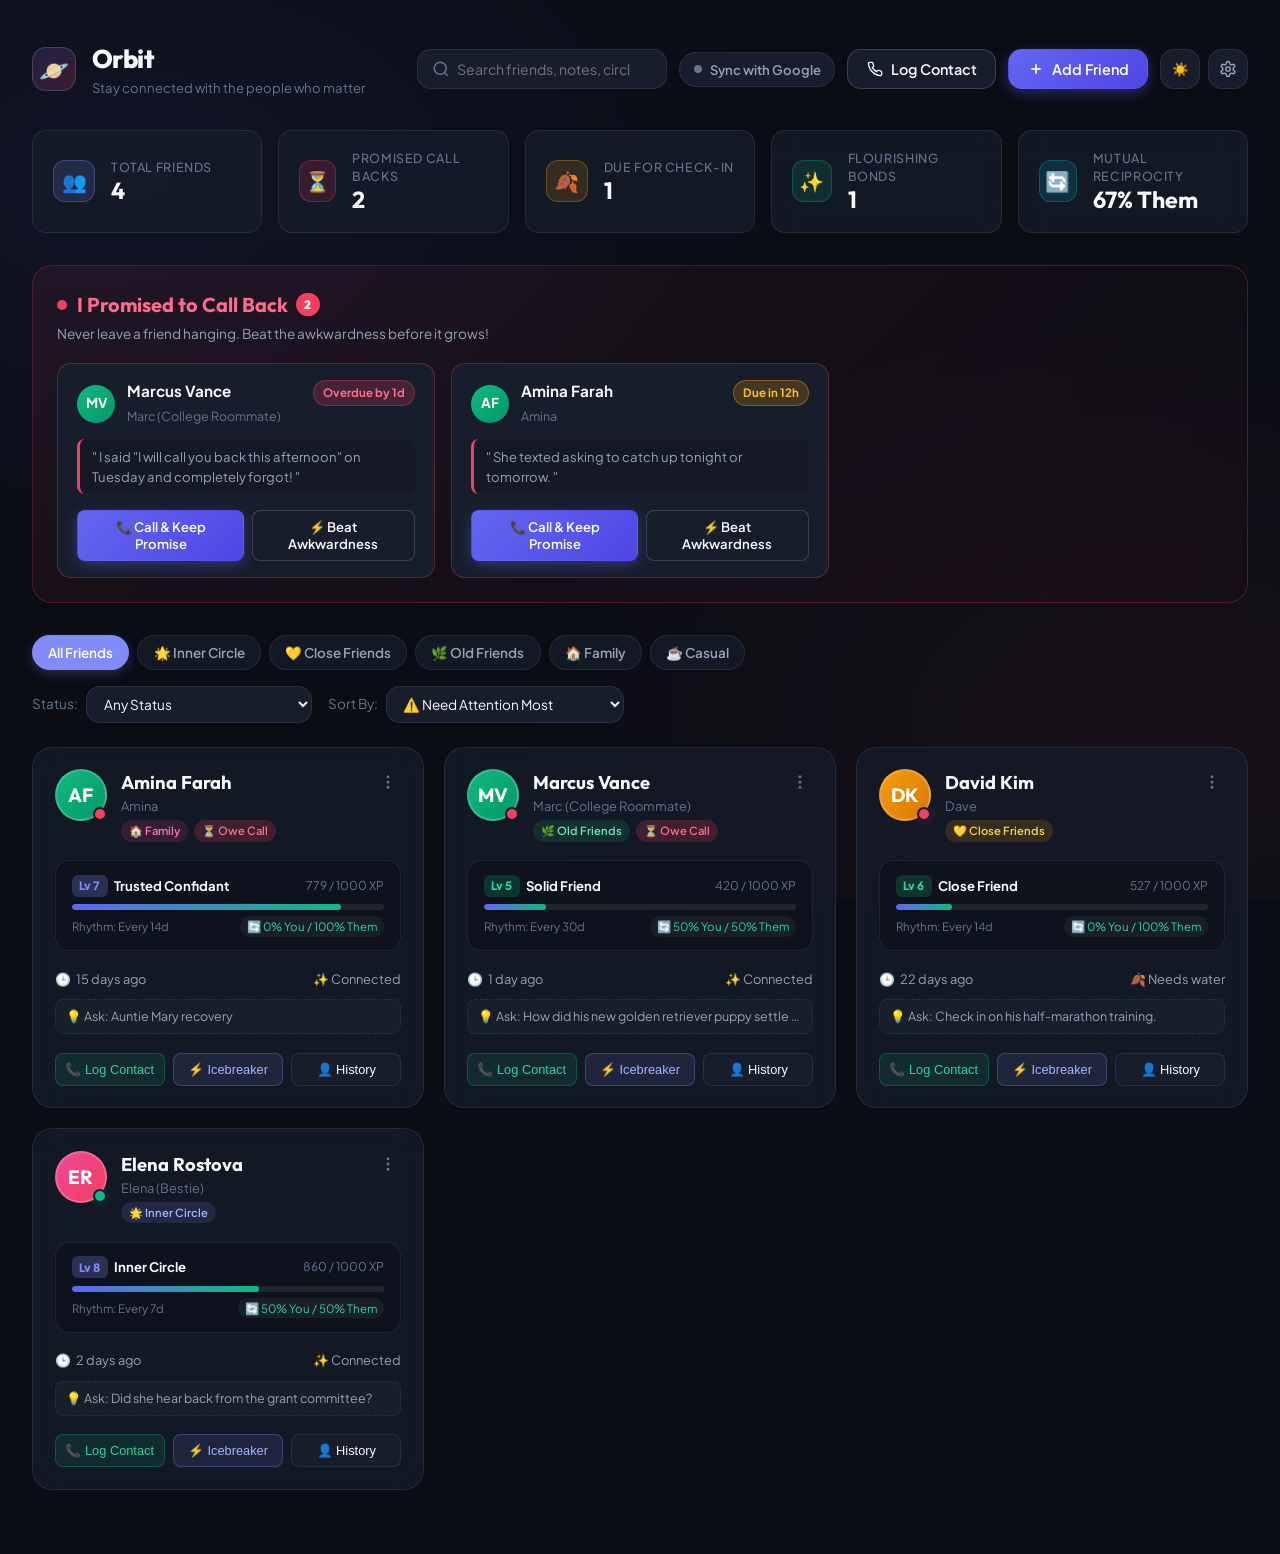
==== android/app/src/main/assets/index.html @ af42774a "feat: Orbit v1.0.0 - Social Circle & Connection Tracker with Android optimization and Cloud Hosting" ====
<!DOCTYPE html>
<html lang="en">
<head>
  <meta charset="UTF-8">
  <meta name="viewport" content="width=device-width, initial-scale=1.0, viewport-fit=cover">
  <title>Orbit - Social Circle & Connection Tracker</title>
  
  <!-- PWA & Android Meta Tags -->
  <meta name="theme-color" content="#121622">
  <meta name="mobile-web-app-capable" content="yes">
  <meta name="apple-mobile-web-app-capable" content="yes">
  <meta name="apple-mobile-web-app-status-bar-style" content="black-translucent">
  <link rel="manifest" href="manifest.json">
  <link rel="icon" type="image/png" sizes="192x192" href="icons/icon-192.png">
  <link rel="apple-touch-icon" href="icons/icon-192.png">

  <!-- Google Identity Services SDK -->
  <script src="https://accounts.google.com/gsi/client" async defer></script>

  <link rel="stylesheet" href="styles.css">
  <link rel="preconnect" href="https://fonts.googleapis.com">
  <link rel="preconnect" href="https://fonts.gstatic.com" crossorigin>
  <link href="https://fonts.googleapis.com/css2?family=Plus+Jakarta+Sans:wght@400;500;600;700;800&family=Outfit:wght@500;600;700;800&display=swap" rel="stylesheet">
</head>
<body class="theme-dark">
  <div id="app" class="app-container">
    
    <!-- TOP HEADER -->
    <header class="app-header">
      <div class="header-brand">
        <div class="brand-logo">
          <span class="logo-orbit-ring"></span>
          <span class="logo-core">🪐</span>
        </div>
        <div class="brand-text">
          <h1>Orbit</h1>
          <p class="tagline">Stay connected with the people who matter</p>
        </div>
      </div>

      <div class="header-actions">
        <div class="search-box">
          <svg class="search-icon" width="18" height="18" viewBox="0 0 24 24" fill="none" stroke="currentColor" stroke-width="2"><circle cx="11" cy="11" r="8"/><path d="m21 21-4.35-4.35"/></svg>
          <input type="text" id="searchInput" placeholder="Search friends, notes, circles...">
          <button id="clearSearchBtn" class="clear-search-btn" title="Clear search" style="display:none;">&times;</button>
        </div>

        <button id="googleSyncPill" class="google-sync-pill" title="Google Account Cloud Sync">
          <span id="syncStatusDot" class="sync-dot dot-disconnected"></span>
          <img id="syncUserAvatar" class="sync-avatar" style="display:none;" alt="User">
          <span id="syncStatusText">Sync with Google</span>
        </button>

        <button id="quickLogBtn" class="btn btn-secondary">
          <svg width="16" height="16" viewBox="0 0 24 24" fill="none" stroke="currentColor" stroke-width="2"><path d="M22 16.92v3a2 2 0 0 1-2.18 2 19.79 19.79 0 0 1-8.63-3.07 19.5 19.5 0 0 1-6-6 19.79 19.79 0 0 1-3.07-8.67A2 2 0 0 1 4.11 2h3a2 2 0 0 1 2 1.72 12.84 12.84 0 0 0 .7 2.81 2 2 0 0 1-.45 2.11L8.09 9.91a16 16 0 0 0 6 6l1.27-1.27a2 2 0 0 1 2.11-.45 12.84 12.84 0 0 0 2.81.7A2 2 0 0 1 22 16.92z"/></svg>
          <span>Log Contact</span>
        </button>

        <button id="addContactBtn" class="btn btn-primary">
          <svg width="16" height="16" viewBox="0 0 24 24" fill="none" stroke="currentColor" stroke-width="2.5"><line x1="12" y1="5" x2="12" y2="19"></line><line x1="5" y1="12" x2="19" y2="12"></line></svg>
          <span>Add Friend</span>
        </button>

        <div class="header-tools">
          <button id="themeToggleBtn" class="icon-btn" title="Toggle Dark/Light Mode">
            <span id="themeIcon">☀️</span>
          </button>
          <button id="dataSettingsBtn" class="icon-btn" title="Backup / Restore">
            <svg width="18" height="18" viewBox="0 0 24 24" fill="none" stroke="currentColor" stroke-width="2"><path d="M12.22 2h-.44a2 2 0 0 0-2 2v.18a2 2 0 0 1-1 1.73l-.43.25a2 2 0 0 1-2 0l-.15-.08a2 2 0 0 0-2.73.73l-.22.38a2 2 0 0 0 .73 2.73l.15.1a2 2 0 0 1 1 1.72v.51a2 2 0 0 1-1 1.74l-.15.09a2 2 0 0 0-.73 2.73l.22.38a2 2 0 0 0 2.73.73l.15-.08a2 2 0 0 1 2 0l.43.25a2 2 0 0 1 1 1.73V20a2 2 0 0 0 2 2h.44a2 2 0 0 0 2-2v-.18a2 2 0 0 1 1-1.73l.43-.25a2 2 0 0 1 2 0l.15.08a2 2 0 0 0 2.73-.73l.22-.39a2 2 0 0 0-.73-2.73l-.15-.08a2 2 0 0 1-1-1.74v-.5a2 2 0 0 1 1-1.74l.15-.09a2 2 0 0 0 .73-2.73l-.22-.38a2 2 0 0 0-2.73-.73l-.15.08a2 2 0 0 1-2 0l-.43-.25a2 2 0 0 1-1-1.73V4a2 2 0 0 0-2-2z"/><circle cx="12" cy="12" r="3"/></svg>
          </button>
        </div>
      </div>
    </header>

    <!-- ANDROID INSTALL PWA BANNER -->
    <div id="androidInstallBanner" class="android-install-banner" style="display:none;">
      <div class="banner-left">
        <img src="icons/icon-96.png" class="install-icon" alt="Orbit">
        <div class="install-text">
          <strong>Install Orbit on Android</strong>
          <span>Seamless access, callback notifications & Google Sync</span>
        </div>
      </div>
      <div class="banner-actions">
        <button id="btnInstallApp" class="btn btn-sm btn-primary">Install App</button>
        <button id="btnDismissInstall" class="dismiss-install-btn">&times;</button>
      </div>
    </div>

    <!-- DASHBOARD STATS ROW -->
    <section class="stats-overview">
      <div class="stat-card" data-filter="all">
        <div class="stat-icon circle-purple">👥</div>
        <div class="stat-info">
          <span class="stat-label">Total Friends</span>
          <span class="stat-value" id="statTotalContacts">0</span>
        </div>
      </div>

      <div class="stat-card stat-alert" id="statCardOweCall" data-filter="owe_call">
        <div class="stat-icon circle-rose">⏳</div>
        <div class="stat-info">
          <span class="stat-label">Promised Call Backs</span>
          <span class="stat-value" id="statPromisedCalls">0</span>
        </div>
      </div>

      <div class="stat-card" id="statCardNeedWater" data-filter="needs_water">
        <div class="stat-icon circle-amber">🍂</div>
        <div class="stat-info">
          <span class="stat-label">Due for Check-in</span>
          <span class="stat-value" id="statNeedsCheckin">0</span>
        </div>
      </div>

      <div class="stat-card" data-filter="strong">
        <div class="stat-icon circle-green">✨</div>
        <div class="stat-info">
          <span class="stat-label">Flourishing Bonds</span>
          <span class="stat-value" id="statFlourishing">0</span>
        </div>
      </div>

      <div class="stat-card" data-filter="two_way">
        <div class="stat-icon circle-cyan">🔄</div>
        <div class="stat-info">
          <span class="stat-label">Mutual Reciprocity</span>
          <span class="stat-value" id="statReciprocityScore">0%</span>
        </div>
      </div>
    </section>

    <!-- URGENT CALLBACK BANNER / REMINDER DECK -->
    <section id="promisedCallsDeck" class="promised-calls-section" style="display:none;">
      <div class="section-badge-header">
        <div class="badge-title">
          <span class="badge-pulse"></span>
          <h2>I Promised to Call Back <span class="badge-count" id="promisedCountBadge">0</span></h2>
        </div>
        <p class="badge-hint">Never leave a friend hanging. Beat the awkwardness before it grows!</p>
      </div>
      <div id="promisedCallsList" class="promised-cards-grid">
        <!-- Rendered dynamically -->
      </div>
    </section>

    <!-- FILTER & CONTROL TOOLBAR -->
    <section class="toolbar-section">
      <div class="circles-tabs" id="circlesTabs">
        <button class="circle-tab active" data-circle="all">All Friends</button>
        <button class="circle-tab" data-circle="inner">🌟 Inner Circle</button>
        <button class="circle-tab" data-circle="close">💛 Close Friends</button>
        <button class="circle-tab" data-circle="old">🌿 Old Friends</button>
        <button class="circle-tab" data-circle="family">🏠 Family</button>
        <button class="circle-tab" data-circle="casual">☕ Casual</button>
      </div>

      <div class="toolbar-filters">
        <div class="filter-dropdown-wrap">
          <label for="statusFilterSelect">Status:</label>
          <select id="statusFilterSelect">
            <option value="all">Any Status</option>
            <option value="owe_call">⏳ Owe a Call</option>
            <option value="cooling">🍂 Cooling Down / Overdue</option>
            <option value="thriving">✨ Flourishing / Active</option>
            <option value="they_reached_out">📥 They Reached Out Last</option>
          </select>
        </div>

        <div class="filter-dropdown-wrap">
          <label for="sortSelect">Sort By:</label>
          <select id="sortSelect">
            <option value="urgency">⚠️ Need Attention Most</option>
            <option value="level_desc">🏆 Highest Connection Level</option>
            <option value="level_asc">🌱 Growing Bonds (Lowest Lv)</option>
            <option value="recent">🕒 Recently Contacted</option>
            <option value="name">🔤 Alphabetical (A-Z)</option>
          </select>
        </div>
      </div>
    </section>

    <!-- MAIN CONTACTS GRID -->
    <main class="contacts-main">
      <div id="contactsGrid" class="contacts-grid">
        <!-- Contact cards injected by JS -->
      </div>

      <div id="emptyState" class="empty-state" style="display:none;">
        <div class="empty-illustration">🪐</div>
        <h3 id="emptyStateTitle">No contacts found</h3>
        <p id="emptyStateMsg">Try adjusting your search or circle filter, or add a new friend to start tracking your circle!</p>
        <button class="btn btn-primary" id="emptyAddBtn">Add First Friend</button>
      </div>
    </main>

  </div><!-- /app-container -->

  <!-- MODAL: ADD / EDIT CONTACT -->
  <div id="contactModal" class="modal-backdrop" style="display:none;">
    <div class="modal-card">
      <div class="modal-header">
        <h3 id="contactModalTitle">Add New Friend</h3>
        <button class="modal-close-btn" data-close="contactModal">&times;</button>
      </div>
      <form id="contactForm" class="modal-body">
        <input type="hidden" id="editContactId">

        <div class="form-row">
          <div class="form-group flex-2">
            <label for="formName">Full Name *</label>
            <input type="text" id="formName" required placeholder="e.g. Alex Morgan">
          </div>
          <div class="form-group flex-1">
            <label for="formNickname">Nickname / Tag</label>
            <input type="text" id="formNickname" placeholder="e.g. Al, College buddy">
          </div>
        </div>

        <div class="form-row">
          <div class="form-group flex-1">
            <label for="formPhone">Phone Number</label>
            <input type="tel" id="formPhone" placeholder="e.g. +1 555-0192">
          </div>
          <div class="form-group flex-1">
            <label for="formEmail">Email</label>
            <input type="email" id="formEmail" placeholder="e.g. alex@example.com">
          </div>
        </div>

        <div class="form-row">
          <div class="form-group flex-1">
            <label for="formCircle">Social Circle Tier</label>
            <select id="formCircle">
              <option value="inner">🌟 Inner Circle (Very close)</option>
              <option value="close" selected>💛 Close Friends (Regular)</option>
              <option value="old">🌿 Old Friends (Don't lose touch!)</option>
              <option value="family">🏠 Family / Kin</option>
              <option value="casual">☕ Casual / Community</option>
            </select>
          </div>
          <div class="form-group flex-1">
            <label for="formCadence">Desired Contact Rhythm</label>
            <select id="formCadence">
              <option value="7">Every 7 Days (Weekly)</option>
              <option value="14" selected>Every 2 Weeks (Bi-weekly)</option>
              <option value="30">Every Month (30 Days)</option>
              <option value="60">Every 2 Months (60 Days)</option>
              <option value="90">Every Quarter (90 Days)</option>
              <option value="180">Twice a Year (180 Days)</option>
            </select>
          </div>
        </div>

        <div class="connection-leveler-box">
          <div class="leveler-header">
            <div>
              <span class="leveler-label">Connection Leveler (Initial Setup)</span>
              <p class="form-hint">Auto-levels up with each contact! You can also adjust it anytime.</p>
            </div>
            <div class="level-badge" id="formLevelBadge">Level 5: Solid Friend</div>
          </div>
          <div class="slider-row">
            <input type="range" id="formInitialLevel" min="1" max="10" value="5" step="1">
            <span class="slider-val" id="formLevelVal">Lv 5</span>
          </div>
        </div>

        <div class="form-group">
          <label for="formBirthday">Birthday (Optional)</label>
          <input type="date" id="formBirthday">
        </div>

        <div class="form-group">
          <label for="formNextTopics">Topics to Ask / Remember for Next Call</label>
          <input type="text" id="formNextTopics" placeholder="e.g. New puppy, wedding plans, how interview went">
        </div>

        <div class="form-group">
          <label for="formNotes">General Notes & Memories</label>
          <textarea id="formNotes" rows="2" placeholder="Where you met, shared memories, things they love..."></textarea>
        </div>

        <div class="modal-footer">
          <button type="button" class="btn btn-ghost" data-close="contactModal">Cancel</button>
          <button type="submit" class="btn btn-primary">Save Friend</button>
        </div>
      </form>
    </div>
  </div>

  <!-- MODAL: LOG INTERACTION -->
  <div id="interactionModal" class="modal-backdrop" style="display:none;">
    <div class="modal-card">
      <div class="modal-header">
        <h3 id="interactionModalTitle">Log Connection</h3>
        <button class="modal-close-btn" data-close="interactionModal">&times;</button>
      </div>
      <form id="interactionForm" class="modal-body">
        <input type="hidden" id="logContactId">

        <div class="form-group" id="logContactPickerWrap">
          <label for="logContactSelect">Friend *</label>
          <select id="logContactSelect" required>
            <!-- Injected -->
          </select>
        </div>

        <div class="form-group">
          <label>Interaction Type</label>
          <div class="interaction-type-grid">
            <label class="type-pill selected">
              <input type="radio" name="interactionType" value="call" checked>
              <span class="type-icon">📞</span>
              <span class="type-text">Phone / Video Call</span>
              <span class="xp-tag">+25 XP</span>
            </label>
            <label class="type-pill">
              <input type="radio" name="interactionType" value="meetup">
              <span class="type-icon">☕</span>
              <span class="type-text">Met in Person</span>
              <span class="xp-tag">+35 XP</span>
            </label>
            <label class="type-pill">
              <input type="radio" name="interactionType" value="message">
              <span class="type-icon">💬</span>
              <span class="type-text">Text / Voice Note</span>
              <span class="xp-tag">+15 XP</span>
            </label>
            <label class="type-pill">
              <input type="radio" name="interactionType" value="promised_call">
              <span class="type-icon">⏳</span>
              <span class="type-text">I Promised to Call!</span>
              <span class="xp-tag alert-xp">Set Reminder</span>
            </label>
          </div>
        </div>

        <!-- Reciprocity Tracker: Who initiated? -->
        <div class="form-group reciprocity-selector-wrap" id="reciprocityFieldGroup">
          <label>Who reached out / initiated?</label>
          <div class="reciprocity-options">
            <label class="radio-card">
              <input type="radio" name="initiator" value="me" checked>
              <div class="radio-card-content">
                <span class="r-icon">🙋‍♂️</span>
                <span class="r-title">I Reached Out</span>
                <span class="r-desc">You called or initiated contact</span>
              </div>
            </label>
            <label class="radio-card special-card">
              <input type="radio" name="initiator" value="them">
              <div class="radio-card-content">
                <span class="r-icon">📥</span>
                <span class="r-title">They Contacted Me!</span>
                <span class="r-desc">They called/pinged you (+15 Bonus XP)</span>
              </div>
            </label>
          </div>
        </div>

        <!-- Promised callback deadline (shown if promised_call selected) -->
        <div class="form-group" id="promiseDeadlineContainer" style="display:none;">
          <label for="promisedDeadline">When did you promise to call back by?</label>
          <div class="deadline-presets">
            <button type="button" class="btn-preset" data-hours="4">Later Today (4 hrs)</button>
            <button type="button" class="btn-preset" data-hours="24">Tomorrow</button>
            <button type="button" class="btn-preset" data-hours="72">In 3 Days</button>
            <button type="button" class="btn-preset" data-hours="168">This Weekend</button>
          </div>
          <input type="datetime-local" id="promisedDeadline" class="mt-2">
        </div>

        <div class="form-row">
          <div class="form-group flex-1">
            <label for="interactionDate">Date & Time</label>
            <input type="datetime-local" id="interactionDate" required>
          </div>
          <div class="form-group flex-1">
            <label for="interactionMood">Vibe / Quality</label>
            <select id="interactionMood">
              <option value="great">🔥 Amazing & Energizing</option>
              <option value="good" selected>😊 Warm & Good</option>
              <option value="quick">⚡ Quick Check-in</option>
              <option value="deep">❤️ Deep & Heartfelt</option>
              <option value="missed">📵 Missed call / Left voicemail</option>
            </select>
          </div>
        </div>

        <div class="form-group">
          <label for="interactionSummary">What did you talk about?</label>
          <textarea id="interactionSummary" rows="2" placeholder="Life updates, shared laughs, what they are currently doing..."></textarea>
        </div>

        <div class="form-group">
          <label for="interactionNextTopics">Update: Topics to remember for next time</label>
          <input type="text" id="interactionNextTopics" placeholder="e.g. Ask how the road trip was">
        </div>

        <div class="modal-footer">
          <button type="button" class="btn btn-ghost" data-close="interactionModal">Cancel</button>
          <button type="submit" class="btn btn-primary" id="saveInteractionBtn">Save & Level Up</button>
        </div>
      </form>
    </div>
  </div>

  <!-- MODAL: AWKWARDNESS-BUSTER ICEBREAKER GENERATOR -->
  <div id="icebreakerModal" class="modal-backdrop" style="display:none;">
    <div class="modal-card modal-large">
      <div class="modal-header">
        <div class="header-with-badge">
          <h3>Awkwardness-Buster</h3>
          <span class="modal-tag">Break the silence with zero weirdness</span>
        </div>
        <button class="modal-close-btn" data-close="icebreakerModal">&times;</button>
      </div>
      <div class="modal-body">
        <p class="icebreaker-intro">
          It happens to everyone: you said you'd call back, days or months slipped by, and now picking up the phone feels intimidating. 
          Use these proven, heartfelt, pressure-free scripts tailored for <strong id="icebreakerFriendName">your friend</strong> to reconnect effortlessly:
        </p>

        <div class="icebreaker-tabs">
          <button class="ice-tab active" data-scenario="forgot_call">😅 "I forgot to call back" (Honest & Humorous)</button>
          <button class="ice-tab" data-scenario="been_months">🌿 "It's been a minute" (Warm & Zero Pressure)</button>
          <button class="ice-tab" data-scenario="random_thought">💭 "Thought of you" (Casual)</button>
          <button class="ice-tab" data-scenario="catchup_call">☕ "Quick Catch-up Invite" (Concrete)</button>
        </div>

        <div class="script-cards-container" id="scriptCardsContainer">
          <!-- Dynamically populated scripts -->
        </div>

        <div class="quick-launch-actions" id="quickLaunchActions">
          <span class="launch-label">Reach out right now:</span>
          <a id="btnActionCall" href="#" class="btn btn-action-call">📞 Call Now</a>
          <a id="btnActionWhatsApp" href="#" target="_blank" class="btn btn-action-wa">💬 WhatsApp</a>
          <a id="btnActionSms" href="#" class="btn btn-action-sms">✉️ SMS</a>
        </div>
      </div>
    </div>
  </div>

  <!-- MODAL: CONTACT PROFILE & FULL HISTORY -->
  <div id="profileModal" class="modal-backdrop" style="display:none;">
    <div class="modal-card modal-large">
      <div class="modal-header">
        <div class="profile-header-info">
          <div class="profile-avatar" id="profAvatar">AM</div>
          <div>
            <h2 id="profName">Friend Name</h2>
            <div class="prof-sub">
              <span id="profCircleBadge" class="circle-pill">Close Friends</span>
              <span id="profStatusBadge" class="status-pill">Connected</span>
            </div>
          </div>
        </div>
        <button class="modal-close-btn" data-close="profileModal">&times;</button>
      </div>

      <div class="modal-body profile-layout">
        <!-- Left Column: Metrics & Level Adjuster -->
        <div class="profile-sidebar">
          
          <!-- Connection Leveler Card -->
          <div class="leveler-panel">
            <div class="panel-header">
              <h4>Connection Leveler</h4>
              <span class="level-indicator-badge" id="profLevelBadge">Level 6</span>
            </div>
            
            <div class="level-bar-wrap">
              <div class="level-progress-bar">
                <div class="level-progress-fill" id="profProgressFill" style="width: 65%;"></div>
              </div>
              <div class="level-meta">
                <span id="profXpText">650 / 1000 XP</span>
                <span id="profLevelTitle">Close Friend</span>
              </div>
            </div>

            <!-- Manual Leveler Adjustment -->
            <div class="manual-adjust-box">
              <label for="profManualSlider">
                <span>Manual Level Adjustment:</span>
                <strong id="profManualSliderVal">Lv 6</strong>
              </label>
              <input type="range" id="profManualSlider" min="1" max="10" step="1" value="6">
              <button id="applyManualLevelBtn" class="btn btn-sm btn-secondary w-full mt-2">Update Connection Level</button>
            </div>

            <!-- Reciprocity Meter -->
            <div class="reciprocity-meter-box">
              <span class="rec-label">Mutual Reciprocity Balance</span>
              <div class="rec-split-bar">
                <div class="rec-user-fill" id="profRecUserFill" style="width:50%;" title="You initiated">50% You</div>
                <div class="rec-them-fill" id="profRecThemFill" style="width:50%;" title="They initiated">50% Them</div>
              </div>
              <p class="rec-caption" id="profRecCaption">Balanced two-way friendship!</p>
            </div>
          </div>

          <!-- Quick Details -->
          <div class="details-panel">
            <h4>Contact Details</h4>
            <div class="detail-item" id="profPhoneRow">
              <span class="d-icon">📞</span>
              <span id="profPhoneText">No phone</span>
            </div>
            <div class="detail-item" id="profEmailRow">
              <span class="d-icon">✉️</span>
              <span id="profEmailText">No email</span>
            </div>
            <div class="detail-item">
              <span class="d-icon">⏱️</span>
              <span>Cadence: <strong id="profCadenceText">Every 14 days</strong></span>
            </div>
            <div class="detail-item" id="profBirthdayRow">
              <span class="d-icon">🎂</span>
              <span id="profBirthdayText">None set</span>
            </div>
          </div>

          <!-- Things to Ask Next Time -->
          <div class="topics-panel">
            <h4>Next Call Reminders</h4>
            <div id="profNextTopicsBox" class="topics-bubble">
              Ask about their new puppy!
            </div>
          </div>
        </div>

        <!-- Right Column: Timeline & Log History -->
        <div class="profile-content">
          <div class="timeline-header">
            <h4>Interaction Timeline</h4>
            <div class="timeline-actions">
              <button id="profLogInterBtn" class="btn btn-sm btn-primary">+ Log Contact</button>
              <button id="profIcebreakerBtn" class="btn btn-sm btn-secondary">⚡ Icebreaker</button>
              <button id="profEditBtn" class="btn btn-sm btn-ghost">✏️ Edit</button>
            </div>
          </div>

          <div class="timeline-list" id="profTimelineList">
            <!-- Timeline items injected -->
          </div>
        </div>
      </div>
    </div>
  </div>

  <!-- MODAL: DATA BACKUP / SETTINGS -->
  <div id="dataSettingsModal" class="modal-backdrop" style="display:none;">
    <div class="modal-card">
      <div class="modal-header">
        <h3>Settings & Data Management</h3>
        <button class="modal-close-btn" data-close="dataSettingsModal">&times;</button>
      </div>
      <div class="modal-body settings-body">
        <div class="settings-group">
          <h4>Export & Backup</h4>
          <p class="text-sm">Download your entire social circle, contact history, and connection levels as a JSON file.</p>
          <button id="exportDataBtn" class="btn btn-secondary">
            <svg width="16" height="16" viewBox="0 0 24 24" fill="none" stroke="currentColor" stroke-width="2"><path d="M21 15v4a2 2 0 0 1-2 2H5a2 2 0 0 1-2-2v-4"/><polyline points="7 10 12 15 17 10"/><line x1="12" y1="15" x2="12" y2="3"/></svg>
            Export All Data (JSON)
          </button>
        </div>

        <div class="settings-group">
          <h4>Import & Restore</h4>
          <p class="text-sm">Restore your social circle from a previously exported backup file.</p>
          <input type="file" id="importFileInput" accept=".json" style="display:none;">
          <button id="importDataBtn" class="btn btn-secondary">
            <svg width="16" height="16" viewBox="0 0 24 24" fill="none" stroke="currentColor" stroke-width="2"><path d="M21 15v4a2 2 0 0 1-2 2H5a2 2 0 0 1-2-2v-4"/><polyline points="17 8 12 3 7 8"/><line x1="12" y1="3" x2="12" y2="15"/></svg>
            Import Data File
          </button>
        </div>

        <div class="settings-group">
          <h4>Audio & Notifications</h4>
          <p class="text-sm">Enable sound cues and browser notifications for callbacks that are due.</p>
          <button id="enableSoundBtn" class="btn btn-ghost">🔔 Test Chime Sound</button>
        </div>

        <div class="settings-group danger-zone">
          <h4>Reset Options</h4>
          <div class="danger-actions">
            <button id="loadSampleDataBtn" class="btn btn-ghost">🔄 Reload Sample Friends</button>
            <button id="clearAllDataBtn" class="btn btn-danger">⚠️ Wipe All Data</button>
          </div>
        </div>
      </div>
    </div>
  </div>

  <!-- MODAL: GOOGLE ACCOUNT SYNC -->
  <div id="googleSyncModal" class="modal-backdrop" style="display:none;">
    <div class="modal-card modal-large">
      <div class="modal-header">
        <div class="header-with-badge">
          <h3>Google Account Cloud Sync</h3>
          <span class="modal-tag">Seamlessly sync friends, callbacks, and levels across PC and Android</span>
        </div>
        <button class="modal-close-btn" data-close="googleSyncModal">&times;</button>
      </div>
      <div class="modal-body google-sync-body">
        
        <!-- Warning for file:// origin with 1-click switch button -->
        <div id="fileOriginWarning" class="origin-warning-banner" style="display:none;">
          <div class="origin-warning-content">
            <span class="warn-icon">⚠️</span>
            <div>
              <strong>You are running Orbit via local file mode (<code>file://</code>)</strong>
              <p>Google OAuth strictly blocks <code>file://</code> URLs for security. To enable Google Sign-In and Android Sync, run Orbit via your local server.</p>
            </div>
          </div>
          <a href="http://localhost:5000/" class="btn btn-sm btn-primary">🚀 Switch to http://localhost:5000</a>
        </div>

        <!-- Connected Account Card (Shown when signed in) -->
        <div id="googleAccountProfileCard" class="google-profile-card" style="display:none;">
          <img id="googleProfImg" src="" alt="Google Profile" class="google-profile-img">
          <div class="google-profile-info">
            <h4 id="googleProfName">Bisrat</h4>
            <span id="googleProfEmail">user@gmail.com</span>
            <span class="sync-active-badge">🟢 Google Account Active & Synced</span>
          </div>
          <button id="btnGoogleDisconnect" class="btn btn-sm btn-ghost">Disconnect</button>
        </div>

        <!-- SYNC METHOD 1: GOOGLE ACCOUNT IDENTITY & DIRECT DRIVE BACKUP -->
        <div class="sync-config-section">
          <div class="section-badge-tag">Method 1 (Instant — Zero Setup)</div>
          <h4>Link Your Google Account</h4>
          <p class="text-sm">Link your Google email address to enable personalized sync identity and 1-click Google Drive backup:</p>
          
          <div class="form-row mt-2">
            <div class="form-group flex-2">
              <label for="googleAccountEmailInput">Your Google Email Address</label>
              <input type="email" id="googleAccountEmailInput" placeholder="e.g. yourname@gmail.com">
            </div>
            <div class="form-group flex-1" style="justify-content: flex-end;">
              <button id="btnLinkGoogleEmail" class="btn btn-primary w-full">Link Account</button>
            </div>
          </div>

          <div class="sync-drive-actions mt-2">
            <button id="btnExportToGoogleDrive" class="btn btn-secondary">
              <svg width="16" height="16" viewBox="0 0 24 24" fill="none" stroke="currentColor" stroke-width="2"><path d="M21 15v4a2 2 0 0 1-2 2H5a2 2 0 0 1-2-2v-4"/><polyline points="7 10 12 15 17 10"/><line x1="12" y1="15" x2="12" y2="3"/></svg>
              💾 Save Backup to Google Drive
            </button>
            <button id="btnSyncNowGlobal" class="btn btn-secondary">🔄 Sync Now</button>
          </div>
        </div>

        <!-- SYNC METHOD 2: REAL-TIME LOCAL WI-FI SYNC -->
        <div class="sync-config-section">
          <div class="section-badge-tag">Method 2 (Local Network)</div>
          <h4>Real-Time PC ⇄ Android Wi-Fi Sync</h4>
          <p class="text-sm">When your PC and Android phone are on the same Wi-Fi network, Orbit syncs changes in real-time automatically.</p>
          
          <div class="wifi-sync-status-row">
            <span id="wifiSyncIndicator" class="wifi-dot dot-active"></span>
            <span id="wifiSyncStatusText">Local Server: <strong>http://localhost:5000/</strong> (Active)</span>
          </div>
        </div>

        <!-- SYNC METHOD 3: GOOGLE CLOUD OAUTH2 CLIENT ID -->
        <div class="sync-config-section">
          <div class="section-badge-tag">Method 3 (Advanced)</div>
          <h4>Google Cloud OAuth 2.0 Client (Google Drive AppData)</h4>
          <p class="text-sm">If you have a Google Cloud Developer OAuth Client ID, enter it below for official background Drive sync:</p>
          
          <div class="form-group mt-2">
            <label for="googleClientIdInput">Google OAuth Client ID</label>
            <input type="text" id="googleClientIdInput" placeholder="e.g. 1234567890-abcdefg.apps.googleusercontent.com">
          </div>

          <div class="sync-action-row">
            <button id="btnSaveClientId" class="btn btn-secondary">Save Client ID</button>
            <button id="btnGoogleConnect" class="btn btn-primary btn-google-brand">
              <svg width="18" height="18" viewBox="0 0 24 24"><path fill="#EA4335" d="M12 5c1.54 0 2.93.56 4.02 1.48l3.01-3.01C17.21 1.74 14.77 1 12 1 7.42 1 3.51 3.6 1.7 7.37l3.7 2.87C6.28 7.35 8.9 5 12 5z"/><path fill="#4285F4" d="M23.49 12.27c0-.79-.07-1.54-.19-2.27H12v4.51h6.47c-.29 1.48-1.14 2.73-2.4 3.58l3.7 2.87c2.16-1.99 3.72-4.94 3.72-8.69z"/><path fill="#FBBC05" d="M5.4 14.76c-.24-.72-.38-1.49-.38-2.26s.14-1.54.38-2.26L1.7 7.37C.62 9.53 0 11.96 0 14.5s.62 4.97 1.7 7.13l3.7-2.87z"/><path fill="#34A853" d="M12 23.5c3.24 0 5.95-1.08 7.93-2.91l-3.7-2.87c-1.08.72-2.45 1.16-4.23 1.16-3.1 0-5.72-2.35-6.6-5.24L1.7 16.5C3.51 20.27 7.42 23.5 12 23.5z"/></svg>
              <span>Sign in & Sync with Google</span>
            </button>
          </div>

          <details class="setup-guide-box">
            <summary><strong>Google Client ID Setup Instructions</strong></summary>
            <ol class="guide-steps">
              <li>Open <a href="https://console.cloud.google.com/" target="_blank">Google Cloud Console</a>.</li>
              <li>Create a project, go to <strong>APIs & Services ➔ Credentials</strong>.</li>
              <li>Click <strong>Create Credentials ➔ OAuth Client ID</strong> (Web application).</li>
              <li>Under <em>Authorized JavaScript origins</em>, add <code>http://localhost:5000</code>.</li>
              <li>Paste the Client ID above!</li>
            </ol>
          </details>
        </div>

      </div>
    </div>
  </div>

  <!-- ANDROID MOBILE BOTTOM NAVIGATION BAR -->
  <nav class="mobile-bottom-nav">
    <button class="mobile-nav-item active" data-nav="circle">
      <span class="nav-icon">🪐</span>
      <span class="nav-label">Circle</span>
    </button>
    <button class="mobile-nav-item" data-nav="callbacks">
      <span class="nav-icon">⏳</span>
      <span class="nav-label">Callbacks</span>
      <span class="nav-badge" id="navPromisedBadge" style="display:none;">0</span>
    </button>
    <button class="mobile-nav-item mobile-fab-item" id="mobileFabAdd" title="Add Contact">
      <div class="fab-circle">➕</div>
    </button>
    <button class="mobile-nav-item" id="mobileNavSync">
      <span class="nav-icon">🔄</span>
      <span class="nav-label">Sync</span>
    </button>
    <button class="mobile-nav-item" data-nav="settings">
      <span class="nav-icon">⚙️</span>
      <span class="nav-label">Settings</span>
    </button>
  </nav>

  <!-- TOAST NOTIFICATION CONTAINER -->
  <div id="toastContainer" class="toast-container"></div>

  <!-- SCRIPTS -->
  <script src="google-sync.js"></script>
  <script src="app.js"></script>
</body>
</html>
---- android/app/src/main/assets/styles.css ----
/* ==========================================================================
   ORBIT - SOCIAL CIRCLE & CONNECTION TRACKER
   Design System & Styling
   ========================================================================== */

:root {
  /* Dark Theme Palette (Default) */
  --bg-primary: #0a0d14;
  --bg-secondary: #121622;
  --bg-card: rgba(22, 28, 42, 0.75);
  --bg-card-hover: rgba(30, 38, 58, 0.85);
  --bg-card-solid: #171d2b;
  --bg-input: #1a2233;
  --bg-modal: #131826;
  
  --border-subtle: rgba(255, 255, 255, 0.08);
  --border-highlight: rgba(255, 255, 255, 0.16);
  --border-focus: #6366f1;

  --text-primary: #f8fafc;
  --text-secondary: #94a3b8;
  --text-muted: #64748b;
  --text-inverse: #0f172a;

  /* Accent Colors */
  --accent-purple: #818cf8;
  --accent-purple-glow: rgba(129, 140, 248, 0.25);
  --accent-rose: #f43f5e;
  --accent-rose-glow: rgba(244, 63, 94, 0.25);
  --accent-amber: #f59e0b;
  --accent-amber-glow: rgba(245, 158, 11, 0.25);
  --accent-emerald: #10b981;
  --accent-emerald-glow: rgba(16, 185, 129, 0.25);
  --accent-cyan: #06b6d4;
  --accent-cyan-glow: rgba(6, 182, 212, 0.25);

  /* Radius & Shadows */
  --radius-sm: 8px;
  --radius-md: 14px;
  --radius-lg: 20px;
  --radius-full: 9999px;

  --shadow-sm: 0 2px 8px rgba(0, 0, 0, 0.2);
  --shadow-md: 0 8px 24px rgba(0, 0, 0, 0.35);
  --shadow-lg: 0 16px 40px rgba(0, 0, 0, 0.5);
  --shadow-glow: 0 0 20px var(--accent-purple-glow);

  --font-heading: 'Outfit', -apple-system, BlinkMacSystemFont, "Segoe UI", Roboto, sans-serif;
  --font-body: 'Plus Jakarta Sans', -apple-system, BlinkMacSystemFont, "Segoe UI", Roboto, sans-serif;
}

/* Light Theme Overrides */
body.theme-light {
  --bg-primary: #f8fafc;
  --bg-secondary: #ffffff;
  --bg-card: rgba(255, 255, 255, 0.9);
  --bg-card-hover: #ffffff;
  --bg-card-solid: #ffffff;
  --bg-input: #f1f5f9;
  --bg-modal: #ffffff;

  --border-subtle: rgba(0, 0, 0, 0.08);
  --border-highlight: rgba(0, 0, 0, 0.16);
  --border-focus: #4f46e5;

  --text-primary: #0f172a;
  --text-secondary: #475569;
  --text-muted: #94a3b8;
  --text-inverse: #ffffff;

  --shadow-sm: 0 2px 6px rgba(0, 0, 0, 0.05);
  --shadow-md: 0 8px 20px rgba(0, 0, 0, 0.08);
  --shadow-lg: 0 16px 36px rgba(0, 0, 0, 0.12);
}

/* Base Reset */
*, *::before, *::after {
  box-sizing: border-box;
  margin: 0;
  padding: 0;
}

body {
  font-family: var(--font-body);
  background-color: var(--bg-primary);
  color: var(--text-primary);
  line-height: 1.5;
  min-height: 100vh;
  -webkit-font-smoothing: antialiased;
  background-image: 
    radial-gradient(at 10% 20%, rgba(99, 102, 241, 0.08) 0px, transparent 40%),
    radial-gradient(at 90% 80%, rgba(244, 63, 94, 0.06) 0px, transparent 40%);
  background-attachment: fixed;
}

/* Container */
.app-container {
  max-width: 1320px;
  margin: 0 auto;
  padding: 1.5rem 2rem 4rem;
}

/* Buttons */
.btn {
  display: inline-flex;
  align-items: center;
  justify-content: center;
  gap: 0.5rem;
  font-family: var(--font-body);
  font-size: 0.9rem;
  font-weight: 600;
  padding: 0.65rem 1.15rem;
  border-radius: var(--radius-md);
  border: 1px solid transparent;
  cursor: pointer;
  transition: all 0.2s cubic-bezier(0.16, 1, 0.3, 1);
  text-decoration: none;
}

.btn-primary {
  background: linear-gradient(135deg, #6366f1 0%, #4f46e5 100%);
  color: #ffffff;
  box-shadow: 0 4px 14px rgba(99, 102, 241, 0.35);
}
.btn-primary:hover {
  transform: translateY(-1px);
  box-shadow: 0 6px 20px rgba(99, 102, 241, 0.5);
}

.btn-secondary {
  background: var(--bg-card-solid);
  color: var(--text-primary);
  border: 1px solid var(--border-highlight);
}
.btn-secondary:hover {
  background: var(--bg-input);
  border-color: var(--accent-purple);
  transform: translateY(-1px);
}

.btn-ghost {
  background: transparent;
  color: var(--text-secondary);
  border: 1px solid var(--border-subtle);
}
.btn-ghost:hover {
  background: var(--border-subtle);
  color: var(--text-primary);
}

.btn-danger {
  background: rgba(244, 63, 94, 0.15);
  color: #ff4d6d;
  border: 1px solid rgba(244, 63, 94, 0.3);
}
.btn-danger:hover {
  background: var(--accent-rose);
  color: #fff;
}

.btn-sm {
  padding: 0.45rem 0.8rem;
  font-size: 0.82rem;
  border-radius: var(--radius-sm);
}

.icon-btn {
  display: inline-flex;
  align-items: center;
  justify-content: center;
  width: 40px;
  height: 40px;
  border-radius: var(--radius-md);
  border: 1px solid var(--border-subtle);
  background: var(--bg-card-solid);
  color: var(--text-secondary);
  cursor: pointer;
  transition: all 0.2s ease;
}
.icon-btn:hover {
  color: var(--text-primary);
  border-color: var(--border-highlight);
  background: var(--bg-input);
}

/* ==========================================================================
   HEADER
   ========================================================================== */
.app-header {
  display: flex;
  align-items: center;
  justify-content: space-between;
  gap: 1.5rem;
  padding: 1rem 0 2rem;
  flex-wrap: wrap;
}

.header-brand {
  display: flex;
  align-items: center;
  gap: 1rem;
}

.brand-logo {
  position: relative;
  width: 44px;
  height: 44px;
  display: flex;
  align-items: center;
  justify-content: center;
  background: linear-gradient(135deg, rgba(99, 102, 241, 0.2), rgba(244, 63, 94, 0.2));
  border: 1px solid rgba(255, 255, 255, 0.15);
  border-radius: 14px;
}

.logo-core {
  font-size: 1.5rem;
  z-index: 1;
}

.brand-text h1 {
  font-family: var(--font-heading);
  font-size: 1.6rem;
  font-weight: 800;
  letter-spacing: -0.02em;
  background: linear-gradient(135deg, #ffffff 0%, #cbd5e1 100%);
  -webkit-background-clip: text;
  -webkit-text-fill-color: transparent;
}

body.theme-light .brand-text h1 {
  background: linear-gradient(135deg, #0f172a 0%, #334155 100%);
  -webkit-background-clip: text;
  -webkit-text-fill-color: transparent;
}

.brand-text .tagline {
  font-size: 0.82rem;
  color: var(--text-muted);
}

.header-actions {
  display: flex;
  align-items: center;
  gap: 0.75rem;
  flex-wrap: wrap;
}

.search-box {
  position: relative;
  display: flex;
  align-items: center;
}

.search-icon {
  position: absolute;
  left: 0.9rem;
  color: var(--text-muted);
  pointer-events: none;
}

.search-box input {
  padding: 0.65rem 2.2rem 0.65rem 2.4rem;
  background: var(--bg-card-solid);
  border: 1px solid var(--border-subtle);
  border-radius: var(--radius-md);
  color: var(--text-primary);
  font-family: var(--font-body);
  font-size: 0.88rem;
  width: 250px;
  transition: all 0.2s ease;
}

.search-box input:focus {
  outline: none;
  border-color: var(--border-focus);
  box-shadow: 0 0 0 3px rgba(99, 102, 241, 0.2);
  width: 290px;
}

.clear-search-btn {
  position: absolute;
  right: 0.6rem;
  background: none;
  border: none;
  color: var(--text-muted);
  font-size: 1.2rem;
  cursor: pointer;
  padding: 0 0.3rem;
}
.clear-search-btn:hover {
  color: var(--text-primary);
}

.header-tools {
  display: flex;
  gap: 0.5rem;
}

/* ==========================================================================
   STATS OVERVIEW
   ========================================================================== */
.stats-overview {
  display: grid;
  grid-template-columns: repeat(auto-fit, minmax(200px, 1fr));
  gap: 1rem;
  margin-bottom: 2rem;
}

.stat-card {
  display: flex;
  align-items: center;
  gap: 1rem;
  background: var(--bg-card);
  backdrop-filter: blur(12px);
  border: 1px solid var(--border-subtle);
  border-radius: var(--radius-md);
  padding: 1.1rem 1.25rem;
  cursor: pointer;
  transition: all 0.2s cubic-bezier(0.16, 1, 0.3, 1);
}

.stat-card:hover {
  border-color: var(--border-highlight);
  transform: translateY(-2px);
  box-shadow: var(--shadow-sm);
}

.stat-card.active-filter {
  border-color: var(--accent-purple);
  background: var(--bg-card-hover);
}

.stat-icon {
  width: 42px;
  height: 42px;
  border-radius: 12px;
  display: flex;
  align-items: center;
  justify-content: center;
  font-size: 1.25rem;
}

.circle-purple { background: rgba(129, 140, 248, 0.15); border: 1px solid rgba(129, 140, 248, 0.3); }
.circle-rose { background: rgba(244, 63, 94, 0.15); border: 1px solid rgba(244, 63, 94, 0.3); }
.circle-amber { background: rgba(245, 158, 11, 0.15); border: 1px solid rgba(245, 158, 11, 0.3); }
.circle-green { background: rgba(16, 185, 129, 0.15); border: 1px solid rgba(16, 185, 129, 0.3); }
.circle-cyan { background: rgba(6, 182, 212, 0.15); border: 1px solid rgba(6, 182, 212, 0.3); }

.stat-info {
  display: flex;
  flex-direction: column;
}

.stat-label {
  font-size: 0.78rem;
  font-weight: 500;
  color: var(--text-muted);
  text-transform: uppercase;
  letter-spacing: 0.05em;
}

.stat-value {
  font-family: var(--font-heading);
  font-size: 1.45rem;
  font-weight: 700;
  color: var(--text-primary);
  line-height: 1.2;
}

/* ==========================================================================
   PROMISED CALLS DECK / URGENT CALLBACK BANNER
   ========================================================================== */
.promised-calls-section {
  background: linear-gradient(135deg, rgba(244, 63, 94, 0.08) 0%, rgba(225, 29, 72, 0.02) 100%);
  border: 1px solid rgba(244, 63, 94, 0.25);
  border-radius: var(--radius-lg);
  padding: 1.5rem;
  margin-bottom: 2rem;
  position: relative;
  overflow: hidden;
}

.section-badge-header {
  margin-bottom: 1.2rem;
}

.badge-title {
  display: flex;
  align-items: center;
  gap: 0.6rem;
}

.badge-pulse {
  width: 10px;
  height: 10px;
  background-color: var(--accent-rose);
  border-radius: 50%;
  box-shadow: 0 0 0 0 rgba(244, 63, 94, 0.7);
  animation: pulse-ring 2s infinite;
}

@keyframes pulse-ring {
  0% { transform: scale(0.95); box-shadow: 0 0 0 0 rgba(244, 63, 94, 0.7); }
  70% { transform: scale(1); box-shadow: 0 0 0 10px rgba(244, 63, 94, 0); }
  100% { transform: scale(0.95); box-shadow: 0 0 0 0 rgba(244, 63, 94, 0); }
}

.badge-title h2 {
  font-family: var(--font-heading);
  font-size: 1.25rem;
  font-weight: 700;
  color: #ff6b8b;
  display: flex;
  align-items: center;
  gap: 0.5rem;
}

.badge-count {
  background: var(--accent-rose);
  color: #fff;
  font-size: 0.75rem;
  font-weight: 800;
  padding: 0.15rem 0.55rem;
  border-radius: var(--radius-full);
}

.badge-hint {
  font-size: 0.85rem;
  color: var(--text-secondary);
  margin-top: 0.25rem;
}

.promised-cards-grid {
  display: grid;
  grid-template-columns: repeat(auto-fill, minmax(320px, 1fr));
  gap: 1rem;
}

.promised-card {
  background: var(--bg-card-solid);
  border: 1px solid rgba(244, 63, 94, 0.3);
  border-radius: var(--radius-md);
  padding: 1rem 1.2rem;
  display: flex;
  flex-direction: column;
  gap: 0.75rem;
  transition: transform 0.2s ease, border-color 0.2s ease;
}

.promised-card:hover {
  transform: translateY(-2px);
  border-color: var(--accent-rose);
}

.promised-card-top {
  display: flex;
  justify-content: space-between;
  align-items: flex-start;
}

.promised-friend-info {
  display: flex;
  align-items: center;
  gap: 0.75rem;
}

.avatar-mini {
  width: 38px;
  height: 38px;
  border-radius: 50%;
  display: flex;
  align-items: center;
  justify-content: center;
  font-weight: 700;
  font-size: 0.85rem;
  color: #ffffff;
}

.friend-name-sub h4 {
  font-size: 0.95rem;
  font-weight: 700;
  color: var(--text-primary);
}

.friend-name-sub span {
  font-size: 0.78rem;
  color: var(--text-muted);
}

.due-pill {
  font-size: 0.72rem;
  font-weight: 700;
  padding: 0.2rem 0.55rem;
  border-radius: var(--radius-full);
  display: inline-flex;
  align-items: center;
  gap: 0.3rem;
}

.due-overdue {
  background: rgba(244, 63, 94, 0.2);
  color: #ff6b8b;
  border: 1px solid rgba(244, 63, 94, 0.4);
}

.due-today {
  background: rgba(245, 158, 11, 0.2);
  color: #fbbf24;
  border: 1px solid rgba(245, 158, 11, 0.4);
}

.due-future {
  background: rgba(99, 102, 241, 0.2);
  color: #a5b4fc;
  border: 1px solid rgba(99, 102, 241, 0.4);
}

.promised-note {
  font-size: 0.82rem;
  color: var(--text-secondary);
  background: rgba(0, 0, 0, 0.15);
  padding: 0.5rem 0.75rem;
  border-radius: var(--radius-sm);
  border-left: 3px solid var(--accent-rose);
}

.promised-actions {
  display: flex;
  align-items: center;
  gap: 0.5rem;
  margin-top: 0.25rem;
}

/* ==========================================================================
   TOOLBAR & FILTERS
   ========================================================================== */
.toolbar-section {
  display: flex;
  align-items: center;
  justify-content: space-between;
  gap: 1rem;
  margin-bottom: 1.5rem;
  flex-wrap: wrap;
}

.circles-tabs {
  display: flex;
  gap: 0.5rem;
  flex-wrap: wrap;
}

.circle-tab {
  background: var(--bg-card);
  border: 1px solid var(--border-subtle);
  color: var(--text-secondary);
  font-family: var(--font-body);
  font-size: 0.84rem;
  font-weight: 600;
  padding: 0.5rem 0.95rem;
  border-radius: var(--radius-full);
  cursor: pointer;
  transition: all 0.2s ease;
}

.circle-tab:hover {
  background: var(--bg-card-hover);
  color: var(--text-primary);
  border-color: var(--border-highlight);
}

.circle-tab.active {
  background: var(--accent-purple);
  color: #ffffff;
  border-color: var(--accent-purple);
  box-shadow: 0 4px 12px var(--accent-purple-glow);
}

.toolbar-filters {
  display: flex;
  gap: 1rem;
  align-items: center;
  flex-wrap: wrap;
}

.filter-dropdown-wrap {
  display: flex;
  align-items: center;
  gap: 0.5rem;
  font-size: 0.85rem;
  color: var(--text-muted);
}

.filter-dropdown-wrap select {
  background: var(--bg-card-solid);
  border: 1px solid var(--border-subtle);
  color: var(--text-primary);
  font-family: var(--font-body);
  font-size: 0.85rem;
  padding: 0.5rem 0.8rem;
  border-radius: var(--radius-md);
  cursor: pointer;
}

.filter-dropdown-wrap select:focus {
  outline: none;
  border-color: var(--border-focus);
}

/* ==========================================================================
   CONTACT CARDS GRID
   ========================================================================== */
.contacts-grid {
  display: grid;
  grid-template-columns: repeat(auto-fill, minmax(360px, 1fr));
  gap: 1.25rem;
}

.contact-card {
  background: var(--bg-card);
  backdrop-filter: blur(14px);
  border: 1px solid var(--border-subtle);
  border-radius: var(--radius-lg);
  padding: 1.35rem;
  display: flex;
  flex-direction: column;
  justify-content: space-between;
  gap: 1.15rem;
  position: relative;
  transition: all 0.25s cubic-bezier(0.16, 1, 0.3, 1);
}

.contact-card:hover {
  transform: translateY(-3px);
  border-color: var(--border-highlight);
  box-shadow: var(--shadow-md);
}

/* Card Header */
.contact-header {
  display: flex;
  align-items: flex-start;
  gap: 0.9rem;
  position: relative;
}

.avatar-wrapper {
  position: relative;
}

.avatar {
  width: 52px;
  height: 52px;
  border-radius: 50%;
  display: flex;
  align-items: center;
  justify-content: center;
  font-family: var(--font-heading);
  font-size: 1.2rem;
  font-weight: 700;
  color: #ffffff;
  border: 2px solid rgba(255, 255, 255, 0.2);
}

.status-dot {
  position: absolute;
  bottom: 0;
  right: 0;
  width: 14px;
  height: 14px;
  border-radius: 50%;
  border: 2px solid var(--bg-card-solid);
}

.status-thriving { background-color: var(--accent-emerald); box-shadow: 0 0 8px var(--accent-emerald-glow); }
.status-due { background-color: var(--accent-amber); box-shadow: 0 0 8px var(--accent-amber-glow); }
.status-cooling { background-color: var(--accent-rose); box-shadow: 0 0 8px var(--accent-rose-glow); }
.status-owe { background-color: #f43f5e; animation: pulse-ring 2s infinite; }

.contact-info {
  flex: 1;
  min-width: 0;
}

.contact-name-row {
  display: flex;
  align-items: baseline;
  gap: 0.5rem;
}

.contact-name {
  font-family: var(--font-heading);
  font-size: 1.15rem;
  font-weight: 700;
  color: var(--text-primary);
  white-space: nowrap;
  overflow: hidden;
  text-overflow: ellipsis;
}

.contact-nickname {
  font-size: 0.8rem;
  color: var(--text-muted);
}

.contact-tags {
  display: flex;
  gap: 0.4rem;
  margin-top: 0.25rem;
  flex-wrap: wrap;
}

.circle-badge {
  font-size: 0.7rem;
  font-weight: 600;
  padding: 0.15rem 0.5rem;
  border-radius: var(--radius-full);
  background: rgba(255, 255, 255, 0.08);
  color: var(--text-secondary);
}

.badge-inner { background: rgba(129, 140, 248, 0.15); color: #a5b4fc; }
.badge-close { background: rgba(245, 158, 11, 0.15); color: #fcd34d; }
.badge-old { background: rgba(16, 185, 129, 0.15); color: #6ee7b7; }
.badge-family { background: rgba(236, 72, 153, 0.15); color: #f472b6; }
.badge-casual { background: rgba(6, 182, 212, 0.15); color: #67e8f9; }

.card-top-action {
  background: none;
  border: none;
  color: var(--text-muted);
  cursor: pointer;
  padding: 0.25rem;
  border-radius: 6px;
  transition: all 0.2s ease;
}
.card-top-action:hover {
  color: var(--text-primary);
  background: var(--border-subtle);
}

/* ==========================================================================
   CONNECTION LEVELER VISUALIZER
   ========================================================================== */
.connection-leveler-display {
  background: rgba(0, 0, 0, 0.2);
  border: 1px solid var(--border-subtle);
  border-radius: var(--radius-md);
  padding: 0.85rem 1rem;
}

.leveler-top {
  display: flex;
  align-items: center;
  justify-content: space-between;
  margin-bottom: 0.45rem;
}

.level-tag {
  display: flex;
  align-items: center;
  gap: 0.4rem;
  font-size: 0.82rem;
  font-weight: 700;
  color: var(--text-primary);
}

.level-number-pill {
  font-size: 0.72rem;
  padding: 0.15rem 0.45rem;
  border-radius: 6px;
  font-weight: 800;
  letter-spacing: 0.02em;
}

/* Level color gradient assignments */
.lvl-1, .lvl-2 { background: #334155; color: #94a3b8; }
.lvl-3, .lvl-4 { background: rgba(6, 182, 212, 0.2); color: #22d3ee; }
.lvl-5, .lvl-6 { background: rgba(16, 185, 129, 0.2); color: #34d399; }
.lvl-7, .lvl-8 { background: rgba(129, 140, 248, 0.25); color: #818cf8; }
.lvl-9, .lvl-10 { background: linear-gradient(135deg, #f59e0b, #ec4899); color: #ffffff; }

.xp-counter {
  font-size: 0.75rem;
  color: var(--text-muted);
}

.progress-track {
  height: 6px;
  background: rgba(255, 255, 255, 0.08);
  border-radius: var(--radius-full);
  overflow: hidden;
  position: relative;
}

.progress-bar-fill {
  height: 100%;
  border-radius: var(--radius-full);
  transition: width 0.4s cubic-bezier(0.16, 1, 0.3, 1);
  background: linear-gradient(90deg, #6366f1, #10b981);
}

.leveler-sub {
  display: flex;
  align-items: center;
  justify-content: space-between;
  font-size: 0.72rem;
  color: var(--text-muted);
  margin-top: 0.4rem;
}

.reciprocity-pill {
  display: inline-flex;
  align-items: center;
  gap: 0.3rem;
  padding: 0.1rem 0.45rem;
  border-radius: var(--radius-full);
  background: rgba(255, 255, 255, 0.05);
}

.rec-they-initiated {
  color: #34d399;
}

/* Card Body Content */
.contact-body {
  display: flex;
  flex-direction: column;
  gap: 0.65rem;
}

.contact-meta-row {
  display: flex;
  align-items: center;
  justify-content: space-between;
  font-size: 0.8rem;
  color: var(--text-secondary);
}

.meta-item {
  display: flex;
  align-items: center;
  gap: 0.35rem;
}

.topics-preview {
  font-size: 0.78rem;
  color: var(--text-secondary);
  background: rgba(255, 255, 255, 0.03);
  border: 1px dashed var(--border-subtle);
  border-radius: var(--radius-sm);
  padding: 0.45rem 0.65rem;
  display: flex;
  align-items: center;
  gap: 0.4rem;
}

.topics-preview span {
  white-space: nowrap;
  overflow: hidden;
  text-overflow: ellipsis;
}

/* Card Actions Footer */
.card-actions {
  display: flex;
  gap: 0.5rem;
  align-items: center;
}

.btn-card-action {
  flex: 1;
  font-size: 0.8rem;
  padding: 0.5rem 0.6rem;
  background: var(--bg-card-solid);
  border: 1px solid var(--border-subtle);
  border-radius: var(--radius-sm);
  color: var(--text-primary);
  display: inline-flex;
  align-items: center;
  justify-content: center;
  gap: 0.35rem;
  cursor: pointer;
  transition: all 0.15s ease;
}

.btn-card-action:hover {
  background: var(--border-subtle);
  border-color: var(--border-highlight);
}

.btn-card-icebreaker {
  background: rgba(129, 140, 248, 0.12);
  border-color: rgba(129, 140, 248, 0.3);
  color: #a5b4fc;
}
.btn-card-icebreaker:hover {
  background: var(--accent-purple);
  color: #fff;
}

.btn-card-call {
  background: rgba(16, 185, 129, 0.12);
  border-color: rgba(16, 185, 129, 0.3);
  color: #34d399;
}
.btn-card-call:hover {
  background: var(--accent-emerald);
  color: #fff;
}

/* ==========================================================================
   MODALS & BACKDROPS
   ========================================================================== */
.modal-backdrop {
  position: fixed;
  inset: 0;
  background: rgba(0, 0, 0, 0.75);
  backdrop-filter: blur(8px);
  display: flex;
  align-items: center;
  justify-content: center;
  padding: 1.5rem;
  z-index: 1000;
  animation: modal-fade-in 0.2s ease;
}

@keyframes modal-fade-in {
  from { opacity: 0; }
  to { opacity: 1; }
}

.modal-card {
  background: var(--bg-modal);
  border: 1px solid var(--border-highlight);
  border-radius: var(--radius-lg);
  width: 100%;
  max-width: 580px;
  max-height: 90vh;
  display: flex;
  flex-direction: column;
  overflow: hidden;
  box-shadow: var(--shadow-lg);
  animation: modal-slide-up 0.25s cubic-bezier(0.16, 1, 0.3, 1);
}

.modal-large {
  max-width: 820px;
}

@keyframes modal-slide-up {
  from { transform: translateY(20px) scale(0.97); opacity: 0; }
  to { transform: translateY(0) scale(1); opacity: 1; }
}

.modal-header {
  padding: 1.25rem 1.5rem;
  border-bottom: 1px solid var(--border-subtle);
  display: flex;
  align-items: center;
  justify-content: space-between;
}

.modal-header h3 {
  font-family: var(--font-heading);
  font-size: 1.25rem;
  font-weight: 700;
}

.modal-close-btn {
  background: none;
  border: none;
  color: var(--text-muted);
  font-size: 1.6rem;
  line-height: 1;
  cursor: pointer;
  padding: 0 0.3rem;
  transition: color 0.15s ease;
}
.modal-close-btn:hover {
  color: var(--text-primary);
}

.modal-body {
  padding: 1.5rem;
  overflow-y: auto;
  display: flex;
  flex-direction: column;
  gap: 1.15rem;
}

.modal-footer {
  display: flex;
  justify-content: flex-end;
  gap: 0.75rem;
  padding-top: 1rem;
  border-top: 1px solid var(--border-subtle);
  margin-top: 0.5rem;
}

/* Form Controls */
.form-row {
  display: flex;
  gap: 1rem;
}

.flex-1 { flex: 1; }
.flex-2 { flex: 2; }

.form-group {
  display: flex;
  flex-direction: column;
  gap: 0.4rem;
}

.form-group label {
  font-size: 0.82rem;
  font-weight: 600;
  color: var(--text-secondary);
}

.form-group input,
.form-group select,
.form-group textarea {
  background: var(--bg-input);
  border: 1px solid var(--border-subtle);
  border-radius: var(--radius-sm);
  padding: 0.65rem 0.85rem;
  color: var(--text-primary);
  font-family: var(--font-body);
  font-size: 0.9rem;
  transition: all 0.2s ease;
}

.form-group input:focus,
.form-group select:focus,
.form-group textarea:focus {
  outline: none;
  border-color: var(--border-focus);
  box-shadow: 0 0 0 3px rgba(99, 102, 241, 0.2);
}

.form-hint {
  font-size: 0.75rem;
  color: var(--text-muted);
}

/* Connection Leveler Setup in Form */
.connection-leveler-box {
  background: rgba(99, 102, 241, 0.08);
  border: 1px solid rgba(99, 102, 241, 0.25);
  border-radius: var(--radius-md);
  padding: 1rem 1.15rem;
  display: flex;
  flex-direction: column;
  gap: 0.75rem;
}

.leveler-header {
  display: flex;
  justify-content: space-between;
  align-items: flex-start;
}

.leveler-label {
  font-size: 0.88rem;
  font-weight: 700;
  color: var(--text-primary);
}

.level-badge {
  font-size: 0.8rem;
  font-weight: 700;
  padding: 0.2rem 0.65rem;
  border-radius: var(--radius-full);
  background: var(--accent-purple);
  color: #fff;
}

.slider-row {
  display: flex;
  align-items: center;
  gap: 1rem;
}

.slider-row input[type="range"],
.manual-adjust-box input[type="range"] {
  flex: 1;
  accent-color: var(--accent-purple);
  cursor: pointer;
}

.slider-val {
  font-family: var(--font-heading);
  font-weight: 800;
  font-size: 1.1rem;
  color: var(--text-primary);
  min-width: 45px;
  text-align: right;
}

/* Interaction Type Grid */
.interaction-type-grid {
  display: grid;
  grid-template-columns: repeat(2, 1fr);
  gap: 0.65rem;
}

.type-pill {
  display: flex;
  align-items: center;
  gap: 0.5rem;
  padding: 0.75rem 0.85rem;
  background: var(--bg-card-solid);
  border: 1px solid var(--border-subtle);
  border-radius: var(--radius-md);
  cursor: pointer;
  position: relative;
  transition: all 0.2s ease;
}

.type-pill input {
  display: none;
}

.type-pill:hover {
  border-color: var(--border-highlight);
  background: var(--bg-input);
}

.type-pill.selected {
  border-color: var(--accent-purple);
  background: rgba(99, 102, 241, 0.15);
}

.type-pill .type-icon {
  font-size: 1.2rem;
}

.type-pill .type-text {
  font-size: 0.82rem;
  font-weight: 600;
  color: var(--text-primary);
  flex: 1;
}

.type-pill .xp-tag {
  font-size: 0.7rem;
  font-weight: 800;
  color: #34d399;
  background: rgba(16, 185, 129, 0.15);
  padding: 0.15rem 0.4rem;
  border-radius: 4px;
}

.type-pill .alert-xp {
  color: #ff6b8b;
  background: rgba(244, 63, 94, 0.15);
}

/* Reciprocity Radio Selection */
.reciprocity-options {
  display: grid;
  grid-template-columns: repeat(2, 1fr);
  gap: 0.75rem;
}

.radio-card {
  display: flex;
  align-items: flex-start;
  padding: 0.8rem;
  background: var(--bg-card-solid);
  border: 1px solid var(--border-subtle);
  border-radius: var(--radius-md);
  cursor: pointer;
  transition: all 0.2s ease;
}

.radio-card input {
  display: none;
}

.radio-card.selected {
  border-color: var(--accent-purple);
  background: rgba(99, 102, 241, 0.12);
}

.radio-card.special-card.selected {
  border-color: var(--accent-emerald);
  background: rgba(16, 185, 129, 0.12);
}

.radio-card-content {
  display: flex;
  flex-direction: column;
}

.r-icon {
  font-size: 1.1rem;
  margin-bottom: 0.2rem;
}

.r-title {
  font-size: 0.85rem;
  font-weight: 700;
  color: var(--text-primary);
}

.r-desc {
  font-size: 0.72rem;
  color: var(--text-muted);
}

/* Deadline presets */
.deadline-presets {
  display: flex;
  gap: 0.5rem;
  flex-wrap: wrap;
}

.btn-preset {
  background: var(--bg-card-solid);
  border: 1px solid var(--border-subtle);
  color: var(--text-secondary);
  font-size: 0.78rem;
  padding: 0.35rem 0.65rem;
  border-radius: var(--radius-sm);
  cursor: pointer;
}
.btn-preset:hover {
  background: var(--bg-input);
  color: var(--text-primary);
}

.mt-2 { margin-top: 0.5rem; }
.w-full { width: 100%; }

/* ==========================================================================
   ICEBREAKER GENERATOR MODAL
   ========================================================================== */
.header-with-badge {
  display: flex;
  flex-direction: column;
  gap: 0.2rem;
}

.modal-tag {
  font-size: 0.8rem;
  color: var(--text-muted);
}

.icebreaker-intro {
  font-size: 0.88rem;
  color: var(--text-secondary);
  line-height: 1.5;
}

.icebreaker-tabs {
  display: flex;
  gap: 0.5rem;
  overflow-x: auto;
  padding-bottom: 0.5rem;
}

.ice-tab {
  white-space: nowrap;
  background: var(--bg-card-solid);
  border: 1px solid var(--border-subtle);
  color: var(--text-secondary);
  font-family: var(--font-body);
  font-size: 0.82rem;
  font-weight: 600;
  padding: 0.45rem 0.85rem;
  border-radius: var(--radius-full);
  cursor: pointer;
  transition: all 0.2s ease;
}

.ice-tab.active {
  background: var(--accent-purple);
  color: #ffffff;
  border-color: var(--accent-purple);
}

.script-cards-container {
  display: flex;
  flex-direction: column;
  gap: 0.85rem;
}

.script-card {
  background: var(--bg-card-solid);
  border: 1px solid var(--border-subtle);
  border-radius: var(--radius-md);
  padding: 1rem 1.15rem;
  display: flex;
  flex-direction: column;
  gap: 0.65rem;
  position: relative;
  transition: border-color 0.2s ease;
}

.script-card:hover {
  border-color: var(--border-highlight);
}

.script-header {
  display: flex;
  justify-content: space-between;
  align-items: center;
}

.script-tone {
  font-size: 0.78rem;
  font-weight: 700;
  text-transform: uppercase;
  letter-spacing: 0.05em;
  color: var(--accent-purple);
}

.script-text {
  font-size: 0.9rem;
  color: var(--text-primary);
  line-height: 1.55;
  background: rgba(0, 0, 0, 0.2);
  padding: 0.75rem 1rem;
  border-radius: var(--radius-sm);
  border-left: 3px solid var(--accent-purple);
}

.script-footer {
  display: flex;
  justify-content: flex-end;
}

.quick-launch-actions {
  display: flex;
  align-items: center;
  gap: 0.75rem;
  padding-top: 1rem;
  border-top: 1px solid var(--border-subtle);
  flex-wrap: wrap;
}

.launch-label {
  font-size: 0.82rem;
  font-weight: 600;
  color: var(--text-muted);
}

.btn-action-call {
  background: rgba(16, 185, 129, 0.15);
  color: #34d399;
  border: 1px solid rgba(16, 185, 129, 0.3);
}
.btn-action-call:hover { background: var(--accent-emerald); color: #fff; }

.btn-action-wa {
  background: rgba(37, 211, 102, 0.15);
  color: #25d366;
  border: 1px solid rgba(37, 211, 102, 0.3);
}
.btn-action-wa:hover { background: #25d366; color: #fff; }

.btn-action-sms {
  background: rgba(6, 182, 212, 0.15);
  color: #22d3ee;
  border: 1px solid rgba(6, 182, 212, 0.3);
}
.btn-action-sms:hover { background: var(--accent-cyan); color: #fff; }

/* ==========================================================================
   PROFILE & FULL HISTORY MODAL
   ========================================================================== */
.profile-header-info {
  display: flex;
  align-items: center;
  gap: 1rem;
}

.profile-avatar {
  width: 56px;
  height: 56px;
  border-radius: 50%;
  background: linear-gradient(135deg, #6366f1, #ec4899);
  color: #fff;
  font-family: var(--font-heading);
  font-size: 1.35rem;
  font-weight: 800;
  display: flex;
  align-items: center;
  justify-content: center;
}

.prof-sub {
  display: flex;
  gap: 0.5rem;
  margin-top: 0.2rem;
}

.circle-pill, .status-pill {
  font-size: 0.72rem;
  font-weight: 700;
  padding: 0.15rem 0.55rem;
  border-radius: var(--radius-full);
}

.profile-layout {
  display: grid;
  grid-template-columns: 280px 1fr;
  gap: 1.5rem;
}

.profile-sidebar {
  display: flex;
  flex-direction: column;
  gap: 1.25rem;
}

.leveler-panel, .details-panel, .topics-panel {
  background: var(--bg-card-solid);
  border: 1px solid var(--border-subtle);
  border-radius: var(--radius-md);
  padding: 1rem;
}

.panel-header {
  display: flex;
  justify-content: space-between;
  align-items: center;
  margin-bottom: 0.75rem;
}

.panel-header h4, .details-panel h4, .topics-panel h4, .timeline-header h4 {
  font-family: var(--font-heading);
  font-size: 0.95rem;
  font-weight: 700;
  color: var(--text-primary);
}

.level-indicator-badge {
  font-size: 0.75rem;
  font-weight: 800;
  padding: 0.15rem 0.5rem;
  border-radius: 6px;
  background: var(--accent-purple);
  color: #fff;
}

.level-bar-wrap {
  margin-bottom: 1rem;
}

.level-progress-bar {
  height: 8px;
  background: rgba(255, 255, 255, 0.08);
  border-radius: var(--radius-full);
  overflow: hidden;
  margin-bottom: 0.35rem;
}

.level-progress-fill {
  height: 100%;
  border-radius: var(--radius-full);
  background: linear-gradient(90deg, #6366f1, #34d399);
}

.level-meta {
  display: flex;
  justify-content: space-between;
  font-size: 0.75rem;
  color: var(--text-muted);
}

.manual-adjust-box {
  background: rgba(0, 0, 0, 0.15);
  border-radius: var(--radius-sm);
  padding: 0.75rem;
  margin-bottom: 1rem;
}

.manual-adjust-box label {
  display: flex;
  justify-content: space-between;
  font-size: 0.78rem;
  color: var(--text-secondary);
  margin-bottom: 0.4rem;
}

.reciprocity-meter-box {
  display: flex;
  flex-direction: column;
  gap: 0.4rem;
}

.rec-label {
  font-size: 0.75rem;
  color: var(--text-muted);
  font-weight: 600;
}

.rec-split-bar {
  height: 18px;
  border-radius: var(--radius-full);
  display: flex;
  overflow: hidden;
  font-size: 0.65rem;
  font-weight: 800;
  line-height: 18px;
  text-align: center;
}

.rec-user-fill {
  background: #6366f1;
  color: #fff;
  transition: width 0.3s ease;
}

.rec-them-fill {
  background: #10b981;
  color: #fff;
  transition: width 0.3s ease;
}

.rec-caption {
  font-size: 0.72rem;
  color: var(--text-secondary);
  font-style: italic;
}

.detail-item {
  display: flex;
  align-items: center;
  gap: 0.5rem;
  font-size: 0.82rem;
  color: var(--text-secondary);
  margin-top: 0.5rem;
}

.topics-bubble {
  font-size: 0.84rem;
  color: var(--text-primary);
  background: rgba(129, 140, 248, 0.08);
  border-left: 3px solid var(--accent-purple);
  padding: 0.65rem 0.85rem;
  border-radius: var(--radius-sm);
  margin-top: 0.5rem;
}

/* Timeline */
.timeline-header {
  display: flex;
  justify-content: space-between;
  align-items: center;
  margin-bottom: 1rem;
}

.timeline-actions {
  display: flex;
  gap: 0.4rem;
}

.timeline-list {
  display: flex;
  flex-direction: column;
  gap: 0.85rem;
  position: relative;
}

.timeline-list::before {
  content: '';
  position: absolute;
  top: 10px;
  bottom: 10px;
  left: 17px;
  width: 2px;
  background: var(--border-subtle);
}

.timeline-card {
  position: relative;
  display: flex;
  gap: 1rem;
  align-items: flex-start;
}

.timeline-dot {
  width: 36px;
  height: 36px;
  border-radius: 50%;
  background: var(--bg-card-solid);
  border: 2px solid var(--border-highlight);
  display: flex;
  align-items: center;
  justify-content: center;
  font-size: 1rem;
  z-index: 1;
}

.timeline-body {
  flex: 1;
  background: var(--bg-card-solid);
  border: 1px solid var(--border-subtle);
  border-radius: var(--radius-md);
  padding: 0.85rem 1rem;
}

.timeline-meta {
  display: flex;
  justify-content: space-between;
  align-items: center;
  margin-bottom: 0.25rem;
}

.timeline-title {
  font-size: 0.85rem;
  font-weight: 700;
  color: var(--text-primary);
}

.timeline-time {
  font-size: 0.75rem;
  color: var(--text-muted);
}

.timeline-note {
  font-size: 0.82rem;
  color: var(--text-secondary);
  line-height: 1.5;
}

.timeline-badge-reciprocity {
  display: inline-block;
  margin-top: 0.35rem;
  font-size: 0.68rem;
  font-weight: 700;
  color: #34d399;
  background: rgba(16, 185, 129, 0.12);
  padding: 0.1rem 0.4rem;
  border-radius: 4px;
}

/* ==========================================================================
   SETTINGS & DATA BACKUP MODAL
   ========================================================================== */
.settings-body {
  gap: 1.5rem;
}

.settings-group {
  display: flex;
  flex-direction: column;
  gap: 0.45rem;
  padding-bottom: 1.25rem;
  border-bottom: 1px solid var(--border-subtle);
}

.settings-group h4 {
  font-family: var(--font-heading);
  font-size: 0.95rem;
  font-weight: 700;
}

.text-sm {
  font-size: 0.82rem;
  color: var(--text-muted);
}

.danger-zone {
  border-bottom: none;
}

.danger-zone h4 {
  color: #ff4d6d;
}

.danger-actions {
  display: flex;
  gap: 0.75rem;
  margin-top: 0.5rem;
}

/* ==========================================================================
   EMPTY STATE & TOASTS
   ========================================================================== */
.empty-state {
  text-align: center;
  padding: 4rem 1.5rem;
  background: var(--bg-card);
  border: 1px dashed var(--border-subtle);
  border-radius: var(--radius-lg);
  display: flex;
  flex-direction: column;
  align-items: center;
  gap: 0.75rem;
  max-width: 480px;
  margin: 2rem auto;
}

.empty-illustration {
  font-size: 3rem;
  margin-bottom: 0.5rem;
}

.empty-state h3 {
  font-family: var(--font-heading);
  font-size: 1.25rem;
  font-weight: 700;
}

.empty-state p {
  font-size: 0.88rem;
  color: var(--text-muted);
  margin-bottom: 0.5rem;
}

.toast-container {
  position: fixed;
  bottom: 24px;
  right: 24px;
  display: flex;
  flex-direction: column;
  gap: 0.6rem;
  z-index: 2000;
  pointer-events: none;
}

.toast {
  pointer-events: auto;
  background: var(--bg-card-solid);
  border: 1px solid var(--border-highlight);
  color: var(--text-primary);
  padding: 0.8rem 1.2rem;
  border-radius: var(--radius-md);
  box-shadow: var(--shadow-lg);
  font-size: 0.88rem;
  display: flex;
  align-items: center;
  gap: 0.6rem;
  animation: toast-in 0.3s cubic-bezier(0.16, 1, 0.3, 1);
}

.toast-success { border-left: 4px solid var(--accent-emerald); }
.toast-info { border-left: 4px solid var(--accent-purple); }
.toast-warning { border-left: 4px solid var(--accent-amber); }
.toast-error { border-left: 4px solid var(--accent-rose); }

@keyframes toast-in {
  from { transform: translateX(100%); opacity: 0; }
  to { transform: translateX(0); opacity: 1; }
}

/* ==========================================================================
   RESPONSIVE DESIGN
   ========================================================================== */
@media (max-width: 900px) {
  .app-container {
    padding: 1rem 1rem 3rem;
  }
  .profile-layout {
    grid-template-columns: 1fr;
  }
  .header-actions {
    width: 100%;
    justify-content: space-between;
  }
  .search-box input {
    width: 100%;
  }
  .search-box input:focus {
    width: 100%;
  }
}

@media (max-width: 600px) {
  .form-row, .reciprocity-options, .interaction-type-grid {
    grid-template-columns: 1fr;
    flex-direction: column;
  }
  .contacts-grid {
    grid-template-columns: 1fr;
  }
  .app-container {
    padding-bottom: 5.5rem; /* Space for Android bottom nav */
  }
}

/* ==========================================================================
   GOOGLE CLOUD SYNC UI
   ========================================================================== */
.google-sync-pill {
  display: inline-flex;
  align-items: center;
  gap: 0.5rem;
  background: var(--bg-card-solid);
  border: 1px solid var(--border-subtle);
  color: var(--text-secondary);
  font-family: var(--font-body);
  font-size: 0.82rem;
  font-weight: 600;
  padding: 0.5rem 0.85rem;
  border-radius: var(--radius-full);
  cursor: pointer;
  transition: all 0.2s cubic-bezier(0.16, 1, 0.3, 1);
}

.google-sync-pill:hover {
  background: var(--bg-card-hover);
  border-color: var(--border-highlight);
  color: var(--text-primary);
}

.google-sync-pill.connected {
  border-color: rgba(16, 185, 129, 0.35);
  background: rgba(16, 185, 129, 0.08);
  color: var(--text-primary);
}

.sync-dot {
  width: 8px;
  height: 8px;
  border-radius: 50%;
  display: inline-block;
}

.dot-disconnected { background-color: var(--text-muted); }
.dot-syncing {
  background-color: var(--accent-amber);
  animation: pulse-ring 1.2s infinite;
}
.dot-synced {
  background-color: var(--accent-emerald);
  box-shadow: 0 0 8px var(--accent-emerald-glow);
}
.dot-error { background-color: var(--accent-rose); }

.sync-avatar {
  width: 20px;
  height: 20px;
  border-radius: 50%;
  object-fit: cover;
}

/* Google Account Profile Card in Modal */
.google-profile-card {
  display: flex;
  align-items: center;
  gap: 1rem;
  background: rgba(16, 185, 129, 0.1);
  border: 1px solid rgba(16, 185, 129, 0.3);
  border-radius: var(--radius-md);
  padding: 1rem;
  margin-bottom: 1rem;
}

.google-profile-img {
  width: 50px;
  height: 50px;
  border-radius: 50%;
  border: 2px solid var(--accent-emerald);
}

.google-profile-info {
  flex: 1;
  display: flex;
  flex-direction: column;
}

.google-profile-info h4 {
  font-size: 1rem;
  font-weight: 700;
  color: var(--text-primary);
}

.google-profile-info span {
  font-size: 0.8rem;
  color: var(--text-muted);
}

.sync-active-badge {
  font-size: 0.72rem;
  color: #34d399;
  font-weight: 700;
  margin-top: 0.2rem;
}

.sync-benefit-banner {
  display: grid;
  grid-template-columns: 1fr 1fr;
  gap: 1rem;
  margin-bottom: 1.5rem;
}

@media (max-width: 600px) {
  .sync-benefit-banner {
    grid-template-columns: 1fr;
  }
}

.benefit-item {
  display: flex;
  gap: 0.75rem;
  background: var(--bg-card-solid);
  border: 1px solid var(--border-subtle);
  border-radius: var(--radius-md);
  padding: 0.85rem 1rem;
}

.benefit-item .b-icon {
  font-size: 1.5rem;
}

.benefit-item strong {
  font-size: 0.88rem;
  color: var(--text-primary);
  display: block;
}

.benefit-item p {
  font-size: 0.78rem;
  color: var(--text-muted);
  margin-top: 0.2rem;
}

.sync-config-section {
  background: var(--bg-card-solid);
  border: 1px solid var(--border-subtle);
  border-radius: var(--radius-md);
  padding: 1.25rem;
}

.sync-action-row {
  display: flex;
  gap: 0.75rem;
  margin-top: 1rem;
  flex-wrap: wrap;
}

.btn-google-brand {
  background: #ffffff;
  color: #1f2937;
  border: 1px solid #d1d5db;
  box-shadow: 0 2px 6px rgba(0, 0, 0, 0.15);
}
.btn-google-brand:hover {
  background: #f9fafb;
  box-shadow: 0 4px 12px rgba(0, 0, 0, 0.2);
}

.setup-guide-box {
  margin-top: 1.25rem;
  background: rgba(0, 0, 0, 0.15);
  border-radius: var(--radius-sm);
  padding: 0.75rem 1rem;
  font-size: 0.82rem;
  color: var(--text-secondary);
}

.setup-guide-box summary {
  cursor: pointer;
  color: var(--accent-purple);
}

.guide-steps {
  margin-top: 0.6rem;
  padding-left: 1.2rem;
  line-height: 1.6;
}

.guide-steps code {
  background: var(--bg-input);
  padding: 0.1rem 0.35rem;
  border-radius: 4px;
  color: #38bdf8;
  font-size: 0.78rem;
}

/* ==========================================================================
   ANDROID INSTALL BANNER
   ========================================================================== */
.android-install-banner {
  display: flex;
  align-items: center;
  justify-content: space-between;
  gap: 1rem;
  background: linear-gradient(135deg, rgba(99, 102, 241, 0.15) 0%, rgba(16, 185, 129, 0.15) 100%);
  border: 1px solid rgba(99, 102, 241, 0.3);
  border-radius: var(--radius-md);
  padding: 0.75rem 1rem;
  margin-bottom: 1.5rem;
}

.banner-left {
  display: flex;
  align-items: center;
  gap: 0.75rem;
}

.install-icon {
  width: 36px;
  height: 36px;
  border-radius: 10px;
}

.install-text {
  display: flex;
  flex-direction: column;
}

.install-text strong {
  font-size: 0.88rem;
  color: var(--text-primary);
}

.install-text span {
  font-size: 0.75rem;
  color: var(--text-muted);
}

.banner-actions {
  display: flex;
  align-items: center;
  gap: 0.5rem;
}

.dismiss-install-btn {
  background: none;
  border: none;
  color: var(--text-muted);
  font-size: 1.4rem;
  cursor: pointer;
  padding: 0 0.25rem;
}

/* ==========================================================================
   ANDROID MOBILE BOTTOM NAVIGATION
   ========================================================================== */
.mobile-bottom-nav {
  display: none;
  position: fixed;
  bottom: 0;
  left: 0;
  right: 0;
  height: calc(64px + env(safe-area-inset-bottom, 0px));
  padding-bottom: env(safe-area-inset-bottom, 0px);
  background: rgba(18, 22, 34, 0.94);
  backdrop-filter: blur(16px);
  border-top: 1px solid var(--border-subtle);
  z-index: 900;
  justify-content: space-around;
  align-items: center;
}

@media (max-width: 768px) {
  .mobile-bottom-nav {
    display: flex;
  }
}

.mobile-nav-item {
  flex: 1;
  display: flex;
  flex-direction: column;
  align-items: center;
  justify-content: center;
  gap: 0.2rem;
  background: none;
  border: none;
  color: var(--text-muted);
  cursor: pointer;
  padding: 0.4rem 0;
  position: relative;
  transition: all 0.15s ease;
}

.mobile-nav-item:active,
.mobile-nav-item.active {
  color: var(--accent-purple);
}

.mobile-nav-item .nav-icon {
  font-size: 1.25rem;
  line-height: 1;
}

.mobile-nav-item .nav-label {
  font-size: 0.68rem;
  font-weight: 600;
}

.nav-badge {
  position: absolute;
  top: 4px;
  right: calc(50% - 18px);
  background: var(--accent-rose);
  color: #fff;
  font-size: 0.65rem;
  font-weight: 800;
  width: 16px;
  height: 16px;
  border-radius: 50%;
  display: flex;
  align-items: center;
  justify-content: center;
}

.mobile-fab-item {
  position: relative;
  top: -12px;
}

.fab-circle {
  width: 46px;
  height: 46px;
  border-radius: 50%;
  background: linear-gradient(135deg, #6366f1, #4f46e5);
  color: #fff;
  font-size: 1.25rem;
  display: flex;
  align-items: center;
  justify-content: center;
  box-shadow: 0 4px 16px rgba(99, 102, 241, 0.5);
  border: 2px solid var(--bg-card-solid);
}

.nav-syncing .nav-icon {
  animation: spin 1s infinite linear;
}

@keyframes spin {
  from { transform: rotate(0deg); }
  to { transform: rotate(360deg); }
}

/* ==========================================================================
   ENHANCED SYNC MODAL STYLES
   ========================================================================== */
.origin-warning-banner {
  background: rgba(245, 158, 11, 0.12);
  border: 1px solid rgba(245, 158, 11, 0.35);
  border-radius: var(--radius-md);
  padding: 1rem;
  margin-bottom: 1.25rem;
  display: flex;
  flex-direction: column;
  gap: 0.75rem;
}

.origin-warning-content {
  display: flex;
  gap: 0.75rem;
  align-items: flex-start;
}

.warn-icon {
  font-size: 1.4rem;
}

.origin-warning-content strong {
  color: #fbbf24;
  font-size: 0.9rem;
  display: block;
}

.origin-warning-content p {
  font-size: 0.8rem;
  color: var(--text-secondary);
  margin-top: 0.2rem;
}

.section-badge-tag {
  display: inline-block;
  font-size: 0.68rem;
  font-weight: 800;
  text-transform: uppercase;
  letter-spacing: 0.05em;
  padding: 0.15rem 0.5rem;
  border-radius: 4px;
  background: rgba(99, 102, 241, 0.15);
  color: #a5b4fc;
  margin-bottom: 0.4rem;
}

.sync-drive-actions {
  display: flex;
  gap: 0.75rem;
  flex-wrap: wrap;
}

.wifi-sync-status-row {
  display: flex;
  align-items: center;
  gap: 0.6rem;
  background: rgba(0, 0, 0, 0.2);
  padding: 0.65rem 0.85rem;
  border-radius: var(--radius-sm);
  margin-top: 0.5rem;
  font-size: 0.82rem;
  color: var(--text-secondary);
}

.wifi-dot {
  width: 10px;
  height: 10px;
  border-radius: 50%;
  display: inline-block;
}

.dot-active {
  background-color: var(--accent-emerald);
  box-shadow: 0 0 8px var(--accent-emerald-glow);
}
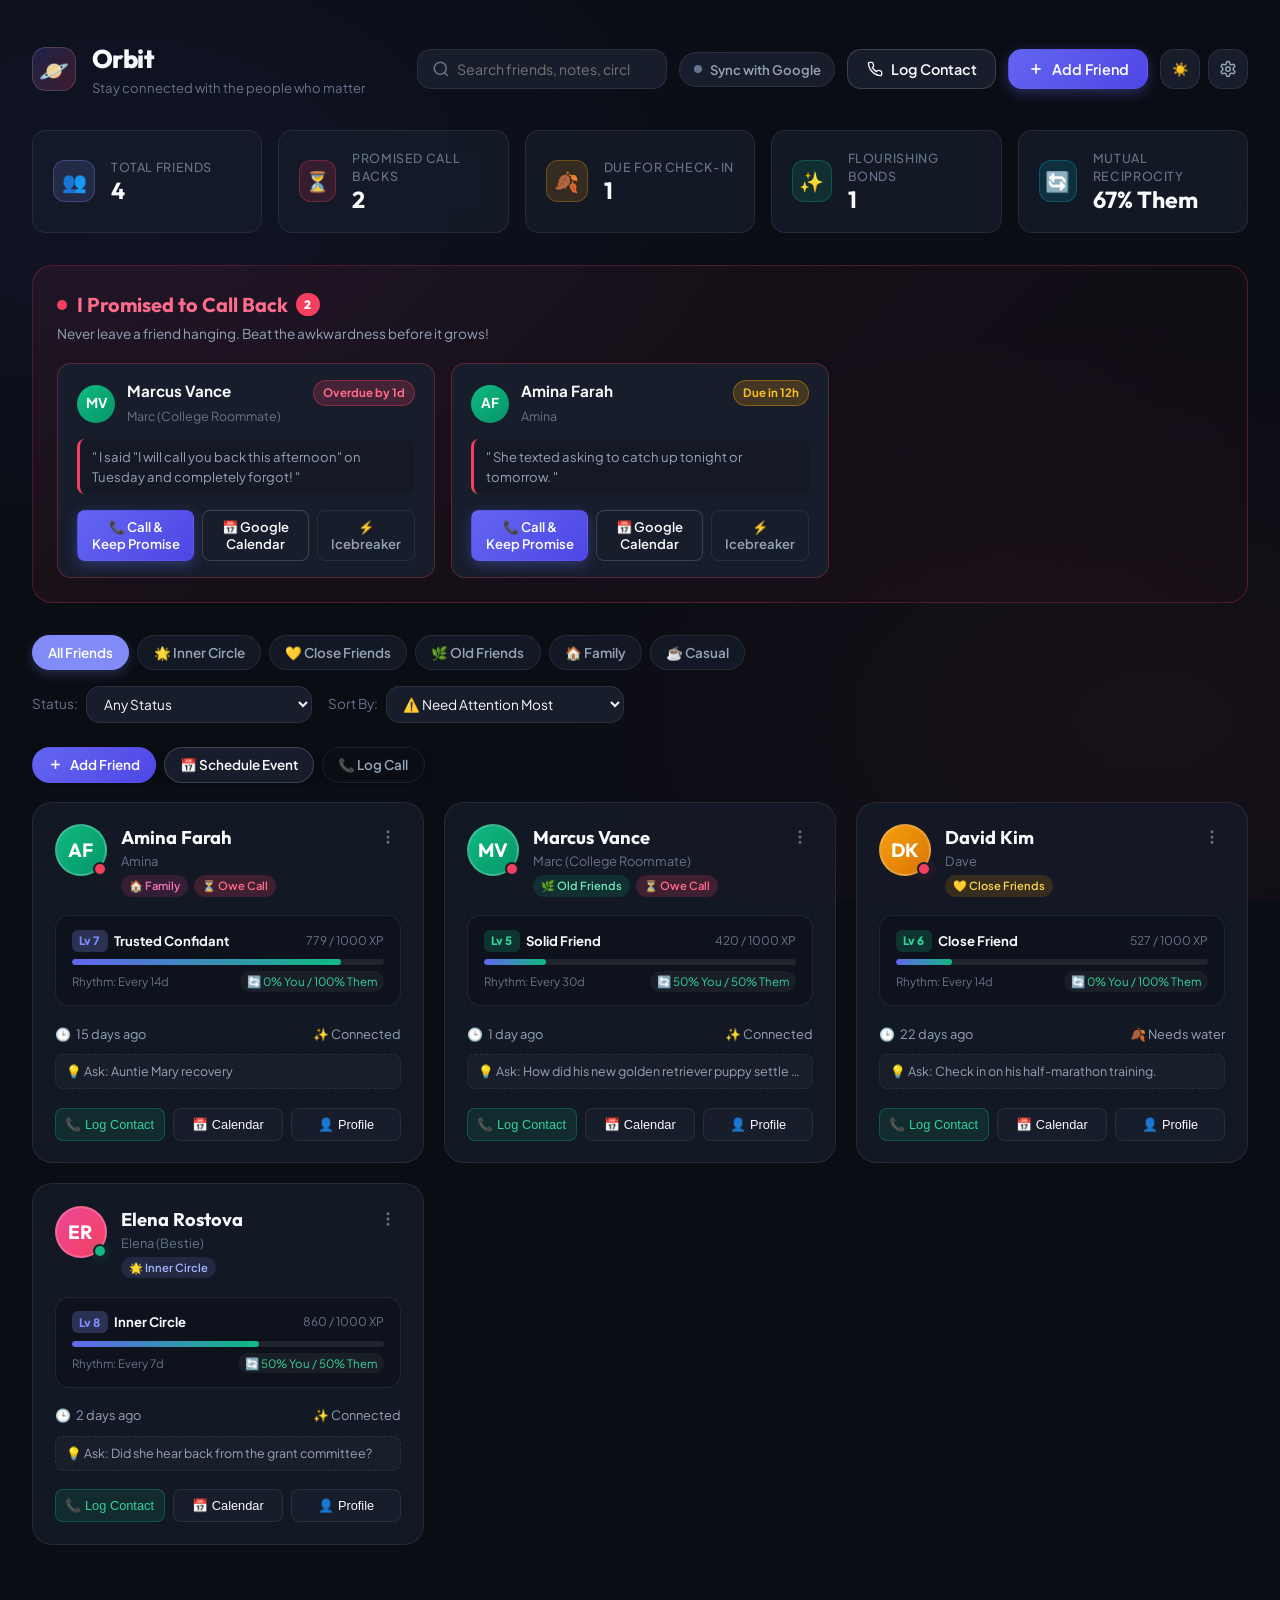
==== commit 09eb6428: "feat: add Google Calendar scheduling, quick action bar, and mobile edge safe-area padding" ====
--- a/android/app/src/main/assets/index.html
+++ b/android/app/src/main/assets/index.html
@@ -2,14 +2,16 @@
 <html lang="en">
 <head>
   <meta charset="UTF-8">
-  <meta name="viewport" content="width=device-width, initial-scale=1.0, viewport-fit=cover">
+  <meta name="viewport" content="width=device-width, initial-scale=1.0, maximum-scale=1.0, user-scalable=no, viewport-fit=cover">
   <title>Orbit - Social Circle & Connection Tracker</title>
   
   <!-- PWA & Android Meta Tags -->
   <meta name="theme-color" content="#121622">
   <meta name="mobile-web-app-capable" content="yes">
+  <meta name="application-name" content="Orbit">
   <meta name="apple-mobile-web-app-capable" content="yes">
   <meta name="apple-mobile-web-app-status-bar-style" content="black-translucent">
+  <meta name="format-detection" content="telephone=no">
   <link rel="manifest" href="manifest.json">
   <link rel="icon" type="image/png" sizes="192x192" href="icons/icon-192.png">
   <link rel="apple-touch-icon" href="icons/icon-192.png">
@@ -87,6 +89,26 @@
       </div>
     </div>
 
+    <!-- OFFLINE STATUS INDICATOR BANNER -->
+    <div id="offlineIndicatorBanner" class="offline-status-banner" style="display:none;">
+      <span>⚡ Offline Mode — Changes are saved locally on your device and will sync when reconnected.</span>
+    </div>
+
+    <!-- NOTIFICATION ACCESS PERMISSION BANNER -->
+    <div id="notificationPermissionBanner" class="notification-prompt-banner" style="display:none;">
+      <div class="banner-left">
+        <span class="bell-icon">🔔</span>
+        <div class="install-text">
+          <strong>Enable Callback Reminders</strong>
+          <span>Get notified when you promised to call a friend back so you never lose touch</span>
+        </div>
+      </div>
+      <div class="banner-actions">
+        <button id="btnGrantNotifications" class="btn btn-sm btn-primary">Enable Notifications</button>
+        <button id="btnDismissNotifications" class="dismiss-install-btn">&times;</button>
+      </div>
+    </div>
+
     <!-- DASHBOARD STATS ROW -->
     <section class="stats-overview">
       <div class="stat-card" data-filter="all">
@@ -180,6 +202,20 @@
       </div>
     </section>
 
+    <!-- MOBILE QUICK ACTIONS: Direct 1-tap friend creation & calendar scheduling -->
+    <div class="mobile-quick-action-bar">
+      <button id="mobileActionAddFriend" class="btn btn-primary btn-action-pill">
+        <svg width="15" height="15" viewBox="0 0 24 24" fill="none" stroke="currentColor" stroke-width="2.5"><line x1="12" y1="5" x2="12" y2="19"></line><line x1="5" y1="12" x2="19" y2="12"></line></svg>
+        <span>Add Friend</span>
+      </button>
+      <button id="mobileActionCalendar" class="btn btn-secondary btn-action-pill">
+        <span>📅 Schedule Event</span>
+      </button>
+      <button id="mobileActionQuickLog" class="btn btn-ghost btn-action-pill">
+        <span>📞 Log Call</span>
+      </button>
+    </div>
+
     <!-- MAIN CONTACTS GRID -->
     <main class="contacts-main">
       <div id="contactsGrid" class="contacts-grid">
@@ -199,6 +235,7 @@
   <!-- MODAL: ADD / EDIT CONTACT -->
   <div id="contactModal" class="modal-backdrop" style="display:none;">
     <div class="modal-card">
+      <div class="modal-handle"></div>
       <div class="modal-header">
         <h3 id="contactModalTitle">Add New Friend</h3>
         <button class="modal-close-btn" data-close="contactModal">&times;</button>
@@ -292,6 +329,7 @@
   <!-- MODAL: LOG INTERACTION -->
   <div id="interactionModal" class="modal-backdrop" style="display:none;">
     <div class="modal-card">
+      <div class="modal-handle"></div>
       <div class="modal-header">
         <h3 id="interactionModalTitle">Log Connection</h3>
         <button class="modal-close-btn" data-close="interactionModal">&times;</button>
@@ -409,6 +447,7 @@
   <!-- MODAL: AWKWARDNESS-BUSTER ICEBREAKER GENERATOR -->
   <div id="icebreakerModal" class="modal-backdrop" style="display:none;">
     <div class="modal-card modal-large">
+      <div class="modal-handle"></div>
       <div class="modal-header">
         <div class="header-with-badge">
           <h3>Awkwardness-Buster</h3>
@@ -446,6 +485,7 @@
   <!-- MODAL: CONTACT PROFILE & FULL HISTORY -->
   <div id="profileModal" class="modal-backdrop" style="display:none;">
     <div class="modal-card modal-large">
+      <div class="modal-handle"></div>
       <div class="modal-header">
         <div class="profile-header-info">
           <div class="profile-avatar" id="profAvatar">AM</div>
@@ -538,6 +578,7 @@
             <h4>Interaction Timeline</h4>
             <div class="timeline-actions">
               <button id="profLogInterBtn" class="btn btn-sm btn-primary">+ Log Contact</button>
+              <button id="profCalendarBtn" class="btn btn-sm btn-secondary">📅 Google Calendar</button>
               <button id="profIcebreakerBtn" class="btn btn-sm btn-secondary">⚡ Icebreaker</button>
               <button id="profEditBtn" class="btn btn-sm btn-ghost">✏️ Edit</button>
             </div>
@@ -554,6 +595,7 @@
   <!-- MODAL: DATA BACKUP / SETTINGS -->
   <div id="dataSettingsModal" class="modal-backdrop" style="display:none;">
     <div class="modal-card">
+      <div class="modal-handle"></div>
       <div class="modal-header">
         <h3>Settings & Data Management</h3>
         <button class="modal-close-btn" data-close="dataSettingsModal">&times;</button>
@@ -578,10 +620,20 @@
           </button>
         </div>
 
-        <div class="settings-group">
-          <h4>Audio & Notifications</h4>
-          <p class="text-sm">Enable sound cues and browser notifications for callbacks that are due.</p>
-          <button id="enableSoundBtn" class="btn btn-ghost">🔔 Test Chime Sound</button>
+        <div class="settings-group notification-settings-card">
+          <h4>Android & System Notifications</h4>
+          <p class="text-sm">Never forget to call friends back. Orbit fires background reminders when promised callbacks are due or friendships need water.</p>
+          
+          <div class="notification-status-row">
+            <span class="status-label">Notification Access:</span>
+            <span id="notifStatusBadge" class="notif-badge badge-pending">Checking...</span>
+          </div>
+
+          <div class="notification-action-buttons">
+            <button id="btnRequestNotifPermission" class="btn btn-secondary btn-sm">🔔 Request Notification Access</button>
+            <button id="btnSendTestNotification" class="btn btn-secondary btn-sm">⚡ Send Test Notification</button>
+            <button id="enableSoundBtn" class="btn btn-ghost btn-sm">🎵 Test Audio Chime</button>
+          </div>
         </div>
 
         <div class="settings-group danger-zone">
@@ -598,6 +650,7 @@
   <!-- MODAL: GOOGLE ACCOUNT SYNC -->
   <div id="googleSyncModal" class="modal-backdrop" style="display:none;">
     <div class="modal-card modal-large">
+      <div class="modal-handle"></div>
       <div class="modal-header">
         <div class="header-with-badge">
           <h3>Google Account Cloud Sync</h3>
@@ -612,29 +665,32 @@
           <div class="origin-warning-content">
             <span class="warn-icon">⚠️</span>
             <div>
-              <strong>You are running Orbit via local file mode (<code>file://</code>)</strong>
-              <p>Google OAuth strictly blocks <code>file://</code> URLs for security. To enable Google Sign-In and Android Sync, run Orbit via your local server.</p>
-            </div>
-          </div>
-          <a href="http://localhost:5000/" class="btn btn-sm btn-primary">🚀 Switch to http://localhost:5000</a>
-        </div>
-
-        <!-- Connected Account Card (Shown when signed in) -->
+              <strong>You are running Orbit in local file mode (<code>file://</code>)</strong>
+              <p>Google Identity & real-time network sync require the local web server. Run <strong>launch.bat</strong> or click below to open via HTTP.</p>
+            </div>
+          </div>
+          <a href="http://localhost:5000/" class="btn btn-sm btn-primary">🚀 Switch to http://localhost:5000/</a>
+        </div>
+
+        <!-- Connected Google Account Card (Shown when signed in / linked) -->
         <div id="googleAccountProfileCard" class="google-profile-card" style="display:none;">
-          <img id="googleProfImg" src="" alt="Google Profile" class="google-profile-img">
+          <img id="googleProfImg" src="icons/icon-96.png" alt="Google Profile" class="google-profile-img">
           <div class="google-profile-info">
             <h4 id="googleProfName">Bisrat</h4>
             <span id="googleProfEmail">user@gmail.com</span>
             <span class="sync-active-badge">🟢 Google Account Active & Synced</span>
           </div>
-          <button id="btnGoogleDisconnect" class="btn btn-sm btn-ghost">Disconnect</button>
-        </div>
-
-        <!-- SYNC METHOD 1: GOOGLE ACCOUNT IDENTITY & DIRECT DRIVE BACKUP -->
-        <div class="sync-config-section">
+          <div class="profile-card-actions">
+            <button id="btnSyncNowProfile" class="btn btn-sm btn-primary">🔄 Sync Now</button>
+            <button id="btnGoogleDisconnect" class="btn btn-sm btn-ghost">Disconnect</button>
+          </div>
+        </div>
+
+        <!-- SYNC METHOD 1: INSTANT GOOGLE ACCOUNT LINK (ZERO SETUP) -->
+        <div id="googleLinkSection" class="sync-config-section">
           <div class="section-badge-tag">Method 1 (Instant — Zero Setup)</div>
           <h4>Link Your Google Account</h4>
-          <p class="text-sm">Link your Google email address to enable personalized sync identity and 1-click Google Drive backup:</p>
+          <p class="text-sm">Link your Google email to activate seamless cross-device identity and cloud backup:</p>
           
           <div class="form-row mt-2">
             <div class="form-group flex-2">
@@ -642,16 +698,30 @@
               <input type="email" id="googleAccountEmailInput" placeholder="e.g. yourname@gmail.com">
             </div>
             <div class="form-group flex-1" style="justify-content: flex-end;">
-              <button id="btnLinkGoogleEmail" class="btn btn-primary w-full">Link Account</button>
-            </div>
-          </div>
-
+              <button id="btnLinkGoogleEmail" class="btn btn-primary w-full">⚡ Connect Google Account</button>
+            </div>
+          </div>
+        </div>
+
+        <!-- GOOGLE DRIVE 1-CLICK BACKUP & RESTORE -->
+        <div class="sync-config-section">
+          <div class="section-badge-tag">Cloud Backup & Restore</div>
+          <h4>Google Drive Cloud Backup & Restore</h4>
+          <p class="text-sm">Save your entire social circle, levels, and notes directly to Google Drive, or restore from a previous backup:</p>
+          
           <div class="sync-drive-actions mt-2">
             <button id="btnExportToGoogleDrive" class="btn btn-secondary">
               <svg width="16" height="16" viewBox="0 0 24 24" fill="none" stroke="currentColor" stroke-width="2"><path d="M21 15v4a2 2 0 0 1-2 2H5a2 2 0 0 1-2-2v-4"/><polyline points="7 10 12 15 17 10"/><line x1="12" y1="15" x2="12" y2="3"/></svg>
               💾 Save Backup to Google Drive
             </button>
-            <button id="btnSyncNowGlobal" class="btn btn-secondary">🔄 Sync Now</button>
+            
+            <input type="file" id="googleDriveRestoreInput" accept=".json" style="display:none;">
+            <button id="btnRestoreFromGoogleDrive" class="btn btn-secondary">
+              <svg width="16" height="16" viewBox="0 0 24 24" fill="none" stroke="currentColor" stroke-width="2"><path d="M21 15v4a2 2 0 0 1-2 2H5a2 2 0 0 1-2-2v-4"/><polyline points="17 8 12 3 7 8"/><line x1="12" y1="3" x2="12" y2="15"/></svg>
+              📥 Restore from Google Drive
+            </button>
+
+            <button id="btnSyncNowGlobal" class="btn btn-primary">🔄 Sync All Data</button>
           </div>
         </div>
 
@@ -659,19 +729,36 @@
         <div class="sync-config-section">
           <div class="section-badge-tag">Method 2 (Local Network)</div>
           <h4>Real-Time PC ⇄ Android Wi-Fi Sync</h4>
-          <p class="text-sm">When your PC and Android phone are on the same Wi-Fi network, Orbit syncs changes in real-time automatically.</p>
+          <p class="text-sm">When your PC and Android phone are on the same Wi-Fi network, changes sync between both devices instantly.</p>
           
           <div class="wifi-sync-status-row">
             <span id="wifiSyncIndicator" class="wifi-dot dot-active"></span>
-            <span id="wifiSyncStatusText">Local Server: <strong>http://localhost:5000/</strong> (Active)</span>
-          </div>
-        </div>
-
-        <!-- SYNC METHOD 3: GOOGLE CLOUD OAUTH2 CLIENT ID -->
-        <div class="sync-config-section">
-          <div class="section-badge-tag">Method 3 (Advanced)</div>
-          <h4>Google Cloud OAuth 2.0 Client (Google Drive AppData)</h4>
-          <p class="text-sm">If you have a Google Cloud Developer OAuth Client ID, enter it below for official background Drive sync:</p>
+            <span id="wifiSyncStatusText">Checking local server status...</span>
+          </div>
+
+          <div class="wifi-sync-details mt-2">
+            <div class="wifi-ip-badge highlight-badge" style="background: rgba(99, 102, 241, 0.15); border: 1px solid rgba(99, 102, 241, 0.4); padding: 12px; border-radius: 10px;">
+              <div style="font-weight: 700; color: #a5b4fc; margin-bottom: 6px;">🚀 Instant Android App Link (Bypasses Firewall & Router Isolation):</div>
+              <code id="androidHttpsUrl" style="font-size: 1.1rem; color: #38bdf8; word-break: break-all;">https://00193578f9cdd1.lhr.life</code>
+              <div class="mt-2">
+                <button type="button" id="btnCopyHttpsUrl" class="btn btn-xs btn-primary" onclick="navigator.clipboard.writeText('https://00193578f9cdd1.lhr.life'); alert('Copied mobile link to clipboard!');">📋 Copy Phone Link</button>
+              </div>
+            </div>
+            <div class="wifi-ip-badge mt-2" style="font-size: 0.85rem; opacity: 0.75; padding: 6px 10px;">
+              <span>📶 Local Wi-Fi Direct:</span>
+              <code id="androidWifiSyncUrl">http://192.168.1.6:5000/</code>
+            </div>
+          </div>
+
+          <div class="sync-action-row mt-2">
+            <button id="btnForceWifiSync" class="btn btn-secondary btn-sm">🔄 Sync Data Now</button>
+          </div>
+        </div>
+
+        <!-- SYNC METHOD 3: ADVANCED GOOGLE CLOUD OAUTH2 CLIENT -->
+        <details class="sync-config-section setup-guide-box">
+          <summary><strong>⚙️ Advanced: Automatic Google Drive AppData (OAuth 2.0 Client)</strong></summary>
+          <p class="text-sm mt-2">For developers or users with a Google Cloud Developer OAuth Client ID for automated background Drive sync:</p>
           
           <div class="form-group mt-2">
             <label for="googleClientIdInput">Google OAuth Client ID</label>
@@ -682,12 +769,12 @@
             <button id="btnSaveClientId" class="btn btn-secondary">Save Client ID</button>
             <button id="btnGoogleConnect" class="btn btn-primary btn-google-brand">
               <svg width="18" height="18" viewBox="0 0 24 24"><path fill="#EA4335" d="M12 5c1.54 0 2.93.56 4.02 1.48l3.01-3.01C17.21 1.74 14.77 1 12 1 7.42 1 3.51 3.6 1.7 7.37l3.7 2.87C6.28 7.35 8.9 5 12 5z"/><path fill="#4285F4" d="M23.49 12.27c0-.79-.07-1.54-.19-2.27H12v4.51h6.47c-.29 1.48-1.14 2.73-2.4 3.58l3.7 2.87c2.16-1.99 3.72-4.94 3.72-8.69z"/><path fill="#FBBC05" d="M5.4 14.76c-.24-.72-.38-1.49-.38-2.26s.14-1.54.38-2.26L1.7 7.37C.62 9.53 0 11.96 0 14.5s.62 4.97 1.7 7.13l3.7-2.87z"/><path fill="#34A853" d="M12 23.5c3.24 0 5.95-1.08 7.93-2.91l-3.7-2.87c-1.08.72-2.45 1.16-4.23 1.16-3.1 0-5.72-2.35-6.6-5.24L1.7 16.5C3.51 20.27 7.42 23.5 12 23.5z"/></svg>
-              <span>Sign in & Sync with Google</span>
+              <span>Sign in with Google OAuth</span>
             </button>
           </div>
 
-          <details class="setup-guide-box">
-            <summary><strong>Google Client ID Setup Instructions</strong></summary>
+          <div class="mt-2">
+            <strong>Setup Steps:</strong>
             <ol class="guide-steps">
               <li>Open <a href="https://console.cloud.google.com/" target="_blank">Google Cloud Console</a>.</li>
               <li>Create a project, go to <strong>APIs & Services ➔ Credentials</strong>.</li>
@@ -695,10 +782,76 @@
               <li>Under <em>Authorized JavaScript origins</em>, add <code>http://localhost:5000</code>.</li>
               <li>Paste the Client ID above!</li>
             </ol>
-          </details>
-        </div>
-
-      </div>
+          </div>
+        </details>
+
+      </div>
+  </div>
+
+  <!-- MODAL: SCHEDULE PROGRAM / GOOGLE CALENDAR -->
+  <div id="calendarModal" class="modal-backdrop" style="display:none;">
+    <div class="modal-card">
+      <div class="modal-handle"></div>
+      <div class="modal-header">
+        <div class="header-icon-title">
+          <span class="modal-icon-badge">📅</span>
+          <div>
+            <h3>Schedule in Google Calendar</h3>
+            <p class="modal-subtitle">Set dates, calls & meetup programs with friends</p>
+          </div>
+        </div>
+        <button class="modal-close-btn" data-close="calendarModal">&times;</button>
+      </div>
+      <form id="calendarForm" class="modal-body">
+        <div class="form-group">
+          <label for="calFriendSelect">Friend *</label>
+          <select id="calFriendSelect" required></select>
+        </div>
+
+        <div class="form-group">
+          <label for="calEventTitle">Program / Event Title *</label>
+          <input type="text" id="calEventTitle" required placeholder="e.g. Catch up call, Coffee, Lunch, Project sync">
+        </div>
+
+        <div class="form-row">
+          <div class="form-group flex-1">
+            <label for="calDateTime">Date & Time *</label>
+            <input type="datetime-local" id="calDateTime" required>
+          </div>
+          <div class="form-group flex-1">
+            <label for="calDuration">Duration</label>
+            <select id="calDuration">
+              <option value="15">15 Minutes (Quick catch-up)</option>
+              <option value="30" selected>30 Minutes (Casual call)</option>
+              <option value="60">1 Hour (Deep conversation)</option>
+              <option value="90">1.5 Hours (Coffee / Lunch)</option>
+              <option value="120">2 Hours (Dinner / Hangout)</option>
+              <option value="240">Half Day (Trip / Program)</option>
+            </select>
+          </div>
+        </div>
+
+        <div class="form-group">
+          <label for="calLocation">Location / Channel (Optional)</label>
+          <input type="text" id="calLocation" placeholder="e.g. Phone Call, Google Meet, Cafe, Downtown">
+        </div>
+
+        <div class="form-group">
+          <label for="calNotes">Agenda / Topics to Remember</label>
+          <textarea id="calNotes" rows="2" placeholder="Topics to discuss, life updates, catch-up reminders..."></textarea>
+        </div>
+
+        <div class="calendar-sync-notice">
+          <span>⚡ <strong>Direct Google Calendar Sync:</strong> Instantly opens in your Google Calendar app with date, time, and friend notes pre-filled!</span>
+        </div>
+
+        <div class="modal-footer">
+          <button type="button" class="btn btn-ghost" data-close="calendarModal">Cancel</button>
+          <button type="submit" class="btn btn-primary" id="btnSubmitCalendarEvent">
+            <span>📅 Add to Google Calendar</span>
+          </button>
+        </div>
+      </form>
     </div>
   </div>
 
@@ -715,10 +868,11 @@
     </button>
     <button class="mobile-nav-item mobile-fab-item" id="mobileFabAdd" title="Add Contact">
       <div class="fab-circle">➕</div>
+      <span class="nav-label fab-label">Add Friend</span>
     </button>
-    <button class="mobile-nav-item" id="mobileNavSync">
-      <span class="nav-icon">🔄</span>
-      <span class="nav-label">Sync</span>
+    <button class="mobile-nav-item" data-nav="calendar" id="mobileNavCalendar">
+      <span class="nav-icon">📅</span>
+      <span class="nav-label">Calendar</span>
     </button>
     <button class="mobile-nav-item" data-nav="settings">
       <span class="nav-icon">⚙️</span>
--- a/android/app/src/main/assets/styles.css
+++ b/android/app/src/main/assets/styles.css
@@ -930,6 +930,10 @@
   to { opacity: 1; }
 }
 
+.modal-handle {
+  display: none;
+}
+
 .modal-card {
   background: var(--bg-modal);
   border: 1px solid var(--border-highlight);
@@ -2032,6 +2036,97 @@
   padding: 0 0.25rem;
 }
 
+/* Offline Status Banner */
+.offline-status-banner {
+  background: rgba(244, 63, 94, 0.12);
+  border: 1px solid rgba(244, 63, 94, 0.35);
+  color: #ff6b8b;
+  font-size: 0.82rem;
+  font-weight: 600;
+  padding: 0.55rem 1rem;
+  border-radius: var(--radius-md);
+  margin-bottom: 1rem;
+  display: flex;
+  align-items: center;
+  justify-content: center;
+  text-align: center;
+  animation: modal-fade-in 0.25s ease;
+}
+
+/* Notification Prompt Banner */
+.notification-prompt-banner {
+  display: flex;
+  align-items: center;
+  justify-content: space-between;
+  gap: 1rem;
+  background: linear-gradient(135deg, rgba(245, 158, 11, 0.15) 0%, rgba(236, 72, 153, 0.15) 100%);
+  border: 1px solid rgba(245, 158, 11, 0.35);
+  border-radius: var(--radius-md);
+  padding: 0.75rem 1rem;
+  margin-bottom: 1.25rem;
+  animation: modal-fade-in 0.25s ease;
+}
+
+.bell-icon {
+  font-size: 1.75rem;
+  display: flex;
+  align-items: center;
+  justify-content: center;
+  width: 42px;
+  height: 42px;
+  background: rgba(245, 158, 11, 0.2);
+  border-radius: 12px;
+  flex-shrink: 0;
+}
+
+/* Notification Settings Panel */
+.notification-settings-card {
+  border-left: 3px solid var(--accent-amber);
+}
+
+.notification-status-row {
+  display: flex;
+  align-items: center;
+  gap: 0.75rem;
+  margin: 0.75rem 0;
+  font-size: 0.88rem;
+}
+
+.notif-badge {
+  display: inline-flex;
+  align-items: center;
+  gap: 0.35rem;
+  font-size: 0.75rem;
+  font-weight: 700;
+  padding: 0.25rem 0.65rem;
+  border-radius: 999px;
+}
+
+.badge-granted {
+  background: rgba(16, 185, 129, 0.15);
+  color: #34d399;
+  border: 1px solid rgba(16, 185, 129, 0.35);
+}
+
+.badge-denied {
+  background: rgba(244, 63, 94, 0.15);
+  color: #ff6b8b;
+  border: 1px solid rgba(244, 63, 94, 0.35);
+}
+
+.badge-pending {
+  background: rgba(245, 158, 11, 0.15);
+  color: #fbbf24;
+  border: 1px solid rgba(245, 158, 11, 0.35);
+}
+
+.notification-action-buttons {
+  display: flex;
+  gap: 0.5rem;
+  flex-wrap: wrap;
+  margin-top: 0.5rem;
+}
+
 /* ==========================================================================
    ANDROID MOBILE BOTTOM NAVIGATION
    ========================================================================== */
@@ -2041,12 +2136,18 @@
   bottom: 0;
   left: 0;
   right: 0;
-  height: calc(64px + env(safe-area-inset-bottom, 0px));
-  padding-bottom: env(safe-area-inset-bottom, 0px);
-  background: rgba(18, 22, 34, 0.94);
-  backdrop-filter: blur(16px);
-  border-top: 1px solid var(--border-subtle);
-  z-index: 900;
+  height: auto;
+  min-height: 64px;
+  padding-top: 8px;
+  padding-bottom: max(14px, env(safe-area-inset-bottom, 16px));
+  padding-left: max(8px, env(safe-area-inset-left, 8px));
+  padding-right: max(8px, env(safe-area-inset-right, 8px));
+  background: rgba(11, 14, 23, 0.96);
+  backdrop-filter: blur(24px);
+  -webkit-backdrop-filter: blur(24px);
+  border-top: 1px solid rgba(255, 255, 255, 0.1);
+  box-shadow: 0 -4px 24px rgba(0, 0, 0, 0.6);
+  z-index: 999;
   justify-content: space-around;
   align-items: center;
 }
@@ -2063,14 +2164,15 @@
   flex-direction: column;
   align-items: center;
   justify-content: center;
-  gap: 0.2rem;
+  gap: 0.25rem;
   background: none;
   border: none;
   color: var(--text-muted);
   cursor: pointer;
-  padding: 0.4rem 0;
+  padding: 0.35rem 0;
   position: relative;
   transition: all 0.15s ease;
+  -webkit-tap-highlight-color: transparent;
 }
 
 .mobile-nav-item:active,
@@ -2079,48 +2181,127 @@
 }
 
 .mobile-nav-item .nav-icon {
-  font-size: 1.25rem;
+  font-size: 1.3rem;
   line-height: 1;
 }
 
 .mobile-nav-item .nav-label {
-  font-size: 0.68rem;
+  font-size: 0.7rem;
   font-weight: 600;
 }
 
 .nav-badge {
   position: absolute;
-  top: 4px;
+  top: 2px;
   right: calc(50% - 18px);
   background: var(--accent-rose);
   color: #fff;
   font-size: 0.65rem;
   font-weight: 800;
-  width: 16px;
-  height: 16px;
+  width: 17px;
+  height: 17px;
   border-radius: 50%;
   display: flex;
   align-items: center;
   justify-content: center;
+  border: 2px solid #0B0E17;
 }
 
 .mobile-fab-item {
   position: relative;
-  top: -12px;
+  top: -14px;
 }
 
 .fab-circle {
-  width: 46px;
-  height: 46px;
+  width: 50px;
+  height: 50px;
   border-radius: 50%;
-  background: linear-gradient(135deg, #6366f1, #4f46e5);
+  background: linear-gradient(135deg, #7c3aed, #4f46e5);
   color: #fff;
+  font-size: 1.35rem;
+  display: flex;
+  align-items: center;
+  justify-content: center;
+  box-shadow: 0 4px 18px rgba(124, 58, 237, 0.65);
+  border: 3px solid #0B0E17;
+  transition: transform 0.15s ease;
+}
+
+.mobile-fab-item:active .fab-circle {
+  transform: scale(0.92);
+}
+
+.fab-label {
+  color: #c4b5fd !important;
+  font-weight: 700 !important;
+  font-size: 0.68rem !important;
+}
+
+/* Mobile Quick Action Pills */
+.mobile-quick-action-bar {
+  display: flex;
+  gap: 0.5rem;
+  margin-bottom: 0.9rem;
+  overflow-x: auto;
+  padding-bottom: 0.25rem;
+  -webkit-overflow-scrolling: touch;
+  scrollbar-width: none;
+}
+
+.mobile-quick-action-bar::-webkit-scrollbar {
+  display: none;
+}
+
+.btn-action-pill {
+  display: inline-flex;
+  align-items: center;
+  gap: 0.4rem;
+  padding: 0.55rem 0.95rem;
+  font-size: 0.84rem;
+  font-weight: 600;
+  border-radius: 999px;
+  white-space: nowrap;
+  flex-shrink: 0;
+  box-shadow: 0 2px 8px rgba(0, 0, 0, 0.25);
+}
+
+/* Calendar Modal & Notice Styles */
+.modal-icon-badge {
+  font-size: 1.8rem;
+  line-height: 1;
+}
+
+.header-icon-title {
+  display: flex;
+  align-items: center;
+  gap: 0.75rem;
+}
+
+.header-icon-title h3 {
   font-size: 1.25rem;
-  display: flex;
-  align-items: center;
-  justify-content: center;
-  box-shadow: 0 4px 16px rgba(99, 102, 241, 0.5);
-  border: 2px solid var(--bg-card-solid);
+  font-weight: 700;
+  margin: 0;
+}
+
+.modal-subtitle {
+  font-size: 0.8rem;
+  color: var(--text-muted);
+  margin-top: 0.15rem;
+}
+
+.calendar-sync-notice {
+  background: rgba(99, 102, 241, 0.12);
+  border: 1px solid rgba(99, 102, 241, 0.3);
+  border-radius: 12px;
+  padding: 0.8rem 1rem;
+  font-size: 0.84rem;
+  color: #c7d2fe;
+  line-height: 1.45;
+  margin: 0.25rem 0;
+}
+
+.calendar-sync-notice strong {
+  color: #fff;
 }
 
 .nav-syncing .nav-icon {
@@ -2211,4 +2392,543 @@
   box-shadow: 0 0 8px var(--accent-emerald-glow);
 }
 
-
+.dot-offline {
+  background-color: var(--text-muted);
+  box-shadow: none;
+}
+
+.profile-card-actions {
+  display: flex;
+  gap: 0.5rem;
+  align-items: center;
+}
+
+.wifi-sync-details {
+  margin-top: 0.5rem;
+}
+
+.wifi-ip-badge {
+  display: flex;
+  align-items: center;
+  gap: 0.6rem;
+  background: var(--bg-card);
+  border: 1px dashed var(--border-highlight);
+  padding: 0.5rem 0.85rem;
+  border-radius: var(--radius-sm);
+  font-size: 0.82rem;
+  flex-wrap: wrap;
+}
+
+.wifi-ip-badge code {
+  background: rgba(0, 0, 0, 0.3);
+  color: #38bdf8;
+  padding: 0.2rem 0.5rem;
+  border-radius: 4px;
+  font-family: monospace;
+  font-weight: 700;
+  font-size: 0.85rem;
+}
+
+/* ==========================================================================
+   ANDROID MOBILE POLISH & ERGONOMIC TOUCH STYLES (Screen widths <= 680px)
+   ========================================================================== */
+@media (max-width: 680px) {
+  /* Prevent horizontal scroll / rubber-banding */
+  html, body {
+    overflow-x: hidden !important;
+    width: 100% !important;
+    max-width: 100vw !important;
+    position: relative;
+    -webkit-tap-highlight-color: transparent;
+    touch-action: manipulation;
+  }
+
+  .app-container {
+    padding-top: max(14px, env(safe-area-inset-top, 14px)) !important;
+    padding-left: max(16px, env(safe-area-inset-left, 16px)) !important;
+    padding-right: max(16px, env(safe-area-inset-right, 16px)) !important;
+    padding-bottom: max(96px, calc(74px + env(safe-area-inset-bottom, 24px))) !important;
+    max-width: 100vw !important;
+    box-sizing: border-box !important;
+    overflow-x: hidden !important;
+  }
+
+  /* Compact Android App Header */
+  .app-header {
+    display: flex !important;
+    flex-direction: column !important;
+    gap: 0.65rem !important;
+    padding: 0.4rem 0 0.65rem !important;
+    margin-bottom: 0.75rem !important;
+  }
+
+  .header-brand {
+    width: 100% !important;
+    display: flex !important;
+    align-items: center !important;
+    justify-content: space-between !important;
+  }
+
+  .brand-logo {
+    width: 38px !important;
+    height: 38px !important;
+    border-radius: 12px !important;
+  }
+
+  .logo-core {
+    font-size: 1.25rem !important;
+  }
+
+  .brand-text h1 {
+    font-size: 1.35rem !important;
+    letter-spacing: -0.02em !important;
+  }
+
+  .brand-text .tagline {
+    display: none !important; /* Hide tagline on mobile for clean top bar */
+  }
+
+  .header-actions {
+    width: 100% !important;
+    display: flex !important;
+    flex-direction: column !important;
+    gap: 0.5rem !important;
+  }
+
+  .search-box {
+    width: 100% !important;
+    order: 1 !important;
+  }
+
+  .search-box input {
+    width: 100% !important;
+    height: 44px !important;
+    font-size: 16px !important; /* Prevents unwanted zoom on mobile */
+    border-radius: 12px !important;
+    padding-left: 2.4rem !important;
+  }
+
+  /* Mobile Header Actions Row (Add Friend + Sync + Settings) */
+  #addContactBtn {
+    display: inline-flex !important;
+    align-items: center !important;
+    justify-content: center !important;
+    gap: 0.4rem !important;
+    padding: 0.5rem 0.95rem !important;
+    font-size: 0.85rem !important;
+    font-weight: 700 !important;
+    border-radius: 999px !important;
+    height: 40px !important;
+    background: linear-gradient(135deg, #7c3aed, #4f46e5) !important;
+    box-shadow: 0 4px 14px rgba(124, 58, 237, 0.4) !important;
+    color: #fff !important;
+    white-space: nowrap !important;
+    order: 2 !important;
+  }
+
+  #quickLogBtn {
+    display: none !important; /* Handled by mobile-quick-action-bar */
+  }
+
+  .header-tools {
+    display: flex !important;
+    align-items: center !important;
+    gap: 0.5rem !important;
+    order: 2 !important;
+    justify-content: flex-end !important;
+  }
+
+  .header-actions-row {
+    display: flex !important;
+    align-items: center !important;
+    justify-content: space-between !important;
+    gap: 0.5rem !important;
+    order: 2 !important;
+    width: 100% !important;
+  }
+
+  .google-sync-pill {
+    padding: 0.4rem 0.7rem !important;
+    font-size: 0.75rem !important;
+    border-radius: 999px !important;
+  }
+
+  #syncStatusText {
+    max-width: 95px !important;
+    white-space: nowrap !important;
+    overflow: hidden !important;
+    text-overflow: ellipsis !important;
+  }
+
+  /* Ergonomic Swipeable Stats Ribbon */
+  .stats-overview {
+    display: flex !important;
+    overflow-x: auto !important;
+    scroll-snap-type: x mandatory !important;
+    -webkit-overflow-scrolling: touch !important;
+    gap: 0.55rem !important;
+    padding: 0.2rem 0.1rem 0.5rem !important;
+    margin-bottom: 0.75rem !important;
+    scrollbar-width: none !important;
+  }
+
+  .stats-overview::-webkit-scrollbar {
+    display: none !important;
+  }
+
+  .stat-card {
+    flex: 0 0 138px !important;
+    min-width: 130px !important;
+    scroll-snap-align: start !important;
+    padding: 0.7rem 0.75rem !important;
+    border-radius: 14px !important;
+    gap: 0.45rem !important;
+  }
+
+  .stat-icon {
+    width: 32px !important;
+    height: 32px !important;
+    font-size: 1.1rem !important;
+    border-radius: 10px !important;
+  }
+
+  .stat-value {
+    font-size: 1.25rem !important;
+  }
+
+  .stat-label {
+    font-size: 0.68rem !important;
+    line-height: 1.2 !important;
+  }
+
+  /* Urgent Callbacks Section on Mobile */
+  .promised-calls-section {
+    padding: 0.85rem !important;
+    border-radius: 14px !important;
+    margin-bottom: 0.85rem !important;
+  }
+
+  .section-badge-header {
+    margin-bottom: 0.65rem !important;
+  }
+
+  .section-badge-header h2 {
+    font-size: 1.05rem !important;
+  }
+
+  .badge-hint {
+    font-size: 0.75rem !important;
+  }
+
+  .promised-cards-grid {
+    display: flex !important;
+    overflow-x: auto !important;
+    scroll-snap-type: x mandatory !important;
+    gap: 0.65rem !important;
+    padding-bottom: 0.35rem !important;
+    scrollbar-width: none !important;
+  }
+
+  .promised-cards-grid::-webkit-scrollbar {
+    display: none !important;
+  }
+
+  .promised-card {
+    flex: 0 0 88% !important;
+    min-width: 260px !important;
+    max-width: 320px !important;
+    scroll-snap-align: start !important;
+    padding: 0.85rem !important;
+  }
+
+  /* Circles Tabs & Filters Toolbar */
+  .toolbar-section {
+    margin-bottom: 0.85rem !important;
+    gap: 0.5rem !important;
+  }
+
+  .circles-tabs {
+    display: flex !important;
+    overflow-x: auto !important;
+    scroll-snap-type: x proximity !important;
+    -webkit-overflow-scrolling: touch !important;
+    gap: 0.4rem !important;
+    padding: 0.2rem 0.1rem 0.4rem !important;
+    scrollbar-width: none !important;
+  }
+
+  .circles-tabs::-webkit-scrollbar {
+    display: none !important;
+  }
+
+  .circle-tab {
+    padding: 0.45rem 0.85rem !important;
+    font-size: 0.78rem !important;
+    min-height: 38px !important;
+    white-space: nowrap !important;
+    border-radius: 999px !important;
+    flex-shrink: 0 !important;
+    touch-action: manipulation !important;
+  }
+
+  .toolbar-filters {
+    display: grid !important;
+    grid-template-columns: 1fr 1fr !important;
+    gap: 0.5rem !important;
+    width: 100% !important;
+  }
+
+  .filter-dropdown-wrap {
+    display: flex !important;
+    flex-direction: column !important;
+    align-items: flex-start !important;
+    gap: 0.2rem !important;
+    width: 100% !important;
+  }
+
+  .filter-dropdown-wrap label {
+    font-size: 0.68rem !important;
+    font-weight: 700 !important;
+  }
+
+  .filter-dropdown-wrap select {
+    width: 100% !important;
+    height: 38px !important;
+    font-size: 0.78rem !important;
+    border-radius: 10px !important;
+    padding: 0 0.5rem !important;
+  }
+
+  /* Contact Cards Grid */
+  .contacts-grid {
+    grid-template-columns: 1fr !important;
+    gap: 0.85rem !important;
+  }
+
+  .contact-card {
+    padding: 1rem !important;
+    border-radius: 16px !important;
+    margin: 0 !important;
+    box-shadow: 0 4px 16px rgba(0, 0, 0, 0.18) !important;
+  }
+
+  .contact-header {
+    gap: 0.75rem !important;
+  }
+
+  .avatar {
+    width: 46px !important;
+    height: 46px !important;
+    font-size: 1.05rem !important;
+  }
+
+  .contact-name {
+    font-size: 1.05rem !important;
+  }
+
+  .connection-leveler-display {
+    padding: 0.75rem 0.85rem !important;
+    border-radius: 12px !important;
+    margin: 0.75rem 0 !important;
+  }
+
+  .level-number-pill {
+    font-size: 0.75rem !important;
+    padding: 0.2rem 0.5rem !important;
+  }
+
+  .card-actions {
+    display: grid !important;
+    grid-template-columns: 1.25fr 1fr 0.9fr !important;
+    gap: 0.4rem !important;
+    margin-top: 0.75rem !important;
+  }
+
+  .btn-card-action {
+    min-height: 44px !important; /* 44px Material touch target */
+    font-size: 0.78rem !important;
+    padding: 0.5rem 0.3rem !important;
+    border-radius: 10px !important;
+    display: flex !important;
+    align-items: center !important;
+    justify-content: center !important;
+    text-align: center !important;
+    white-space: nowrap !important;
+  }
+
+  /* ========================================================================
+     MODALS AS NATIVE ANDROID BOTTOM SHEETS
+     ======================================================================== */
+  .modal-backdrop {
+    align-items: flex-end !important;
+    justify-content: center !important;
+    padding: 0 !important;
+    background: rgba(0, 0, 0, 0.8) !important;
+    backdrop-filter: blur(8px) !important;
+  }
+
+  .modal-card {
+    width: 100% !important;
+    max-width: 100% !important;
+    max-height: 90vh !important;
+    border-radius: 22px 22px 0 0 !important;
+    border-left: none !important;
+    border-right: none !important;
+    border-bottom: none !important;
+    margin: 0 !important;
+    animation: android-bottom-sheet-slide 0.26s cubic-bezier(0.16, 1, 0.3, 1) !important;
+    padding-bottom: env(safe-area-inset-bottom, 16px) !important;
+    display: flex !important;
+    flex-direction: column !important;
+  }
+
+  .modal-large {
+    max-width: 100% !important;
+  }
+
+  .modal-handle {
+    display: block !important;
+    width: 44px !important;
+    height: 4px !important;
+    background: rgba(255, 255, 255, 0.32) !important;
+    border-radius: 3px !important;
+    margin: 0.6rem auto 0.25rem !important;
+    cursor: pointer !important;
+    flex-shrink: 0 !important;
+  }
+
+  .modal-header {
+    padding: 0.85rem 1.15rem 0.75rem !important;
+    border-bottom: 1px solid var(--border-subtle) !important;
+  }
+
+  .modal-header h3 {
+    font-size: 1.15rem !important;
+  }
+
+  .modal-close-btn {
+    font-size: 1.5rem !important;
+    padding: 0.25rem !important;
+    min-width: 36px !important;
+    min-height: 36px !important;
+    display: flex !important;
+    align-items: center !important;
+    justify-content: center !important;
+  }
+
+  .modal-body {
+    padding: 1rem 1.15rem calc(1rem + env(safe-area-inset-bottom, 16px)) !important;
+    max-height: calc(90vh - 75px) !important;
+    overflow-y: auto !important;
+    -webkit-overflow-scrolling: touch !important;
+  }
+
+  /* Form Elements Touch Optimization */
+  .form-row {
+    display: flex !important;
+    flex-direction: column !important;
+    gap: 0.75rem !important;
+  }
+
+  .form-group input,
+  .form-group select,
+  .form-group textarea {
+    font-size: 16px !important; /* Prevents auto zoom bounce */
+    min-height: 46px !important;
+    border-radius: 12px !important;
+    padding: 0.65rem 0.85rem !important;
+  }
+
+  .reciprocity-options {
+    grid-template-columns: 1fr !important;
+    gap: 0.5rem !important;
+  }
+
+  .interaction-type-grid {
+    grid-template-columns: repeat(2, 1fr) !important;
+    gap: 0.5rem !important;
+  }
+
+  .modal-footer {
+    padding: 0.85rem 1.15rem calc(0.85rem + env(safe-area-inset-bottom, 16px)) !important;
+    gap: 0.65rem !important;
+  }
+
+  .modal-footer .btn {
+    flex: 1 !important;
+    min-height: 46px !important;
+    justify-content: center !important;
+    font-size: 0.92rem !important;
+  }
+
+  /* Icebreaker modal on mobile */
+  .icebreaker-tabs {
+    gap: 0.4rem !important;
+    padding-bottom: 0.4rem !important;
+  }
+
+  .ice-tab {
+    font-size: 0.78rem !important;
+    padding: 0.45rem 0.75rem !important;
+  }
+
+  .quick-launch-actions {
+    flex-direction: column !important;
+    align-items: stretch !important;
+    gap: 0.5rem !important;
+  }
+
+  .quick-launch-actions .btn {
+    width: 100% !important;
+    min-height: 44px !important;
+  }
+
+  /* Profile modal on mobile */
+  .profile-layout {
+    grid-template-columns: 1fr !important;
+    gap: 1rem !important;
+  }
+
+  .timeline-actions {
+    flex-wrap: wrap !important;
+    gap: 0.35rem !important;
+  }
+
+  .timeline-actions .btn {
+    flex: 1 1 30% !important;
+    font-size: 0.75rem !important;
+    padding: 0.4rem 0.5rem !important;
+  }
+
+  /* Android Install PWA Banner */
+  .android-install-banner {
+    flex-direction: column !important;
+    align-items: stretch !important;
+    gap: 0.75rem !important;
+    padding: 0.85rem !important;
+  }
+
+  .banner-actions {
+    justify-content: flex-end !important;
+    width: 100% !important;
+  }
+
+  .banner-actions .btn {
+    flex: 1 !important;
+    min-height: 42px !important;
+  }
+}
+
+@keyframes android-bottom-sheet-slide {
+  from {
+    transform: translateY(100%);
+    opacity: 0.8;
+  }
+  to {
+    transform: translateY(0);
+    opacity: 1;
+  }
+}
+
+
+
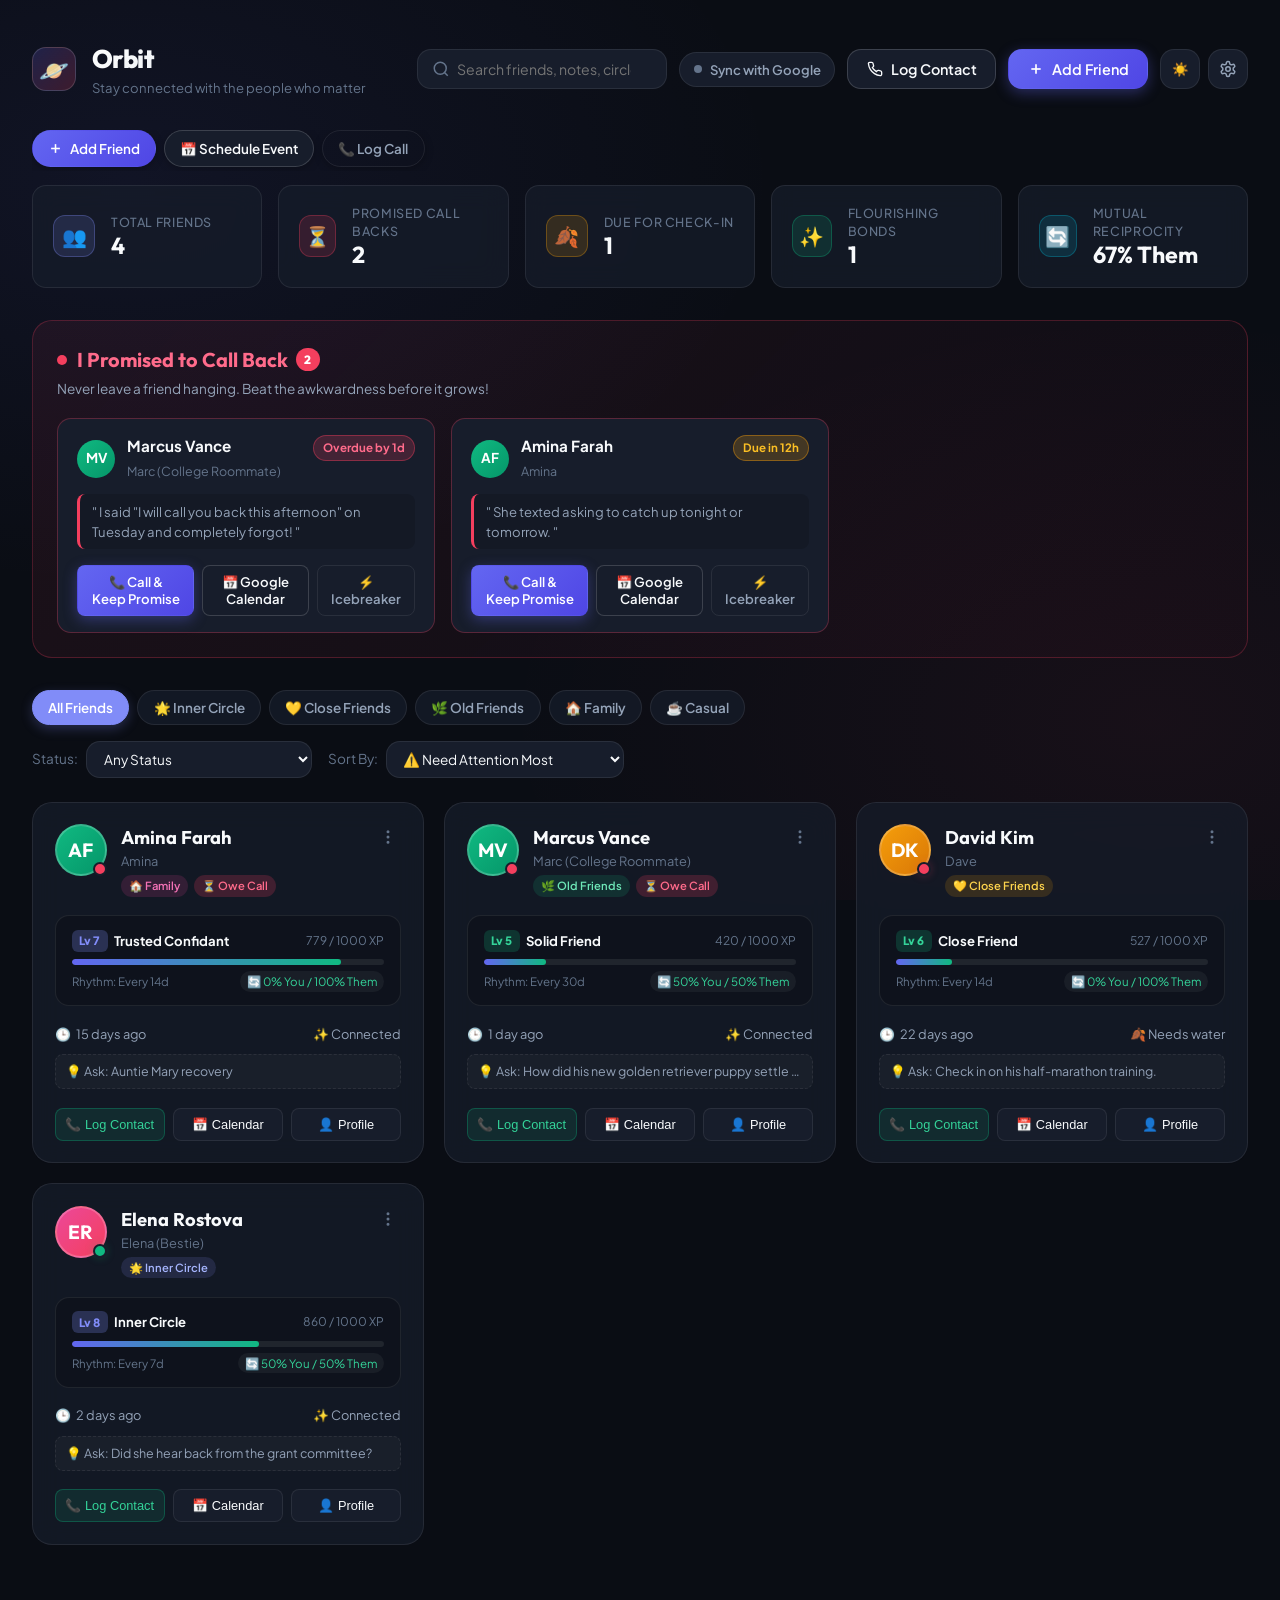
==== commit 791acd69: "perf & fix: enable hardware acceleration, fix screen size overflow, and enhance multi-tier calendar " ====
--- a/android/app/src/main/assets/index.html
+++ b/android/app/src/main/assets/index.html
@@ -109,100 +109,7 @@
       </div>
     </div>
 
-    <!-- DASHBOARD STATS ROW -->
-    <section class="stats-overview">
-      <div class="stat-card" data-filter="all">
-        <div class="stat-icon circle-purple">👥</div>
-        <div class="stat-info">
-          <span class="stat-label">Total Friends</span>
-          <span class="stat-value" id="statTotalContacts">0</span>
-        </div>
-      </div>
-
-      <div class="stat-card stat-alert" id="statCardOweCall" data-filter="owe_call">
-        <div class="stat-icon circle-rose">⏳</div>
-        <div class="stat-info">
-          <span class="stat-label">Promised Call Backs</span>
-          <span class="stat-value" id="statPromisedCalls">0</span>
-        </div>
-      </div>
-
-      <div class="stat-card" id="statCardNeedWater" data-filter="needs_water">
-        <div class="stat-icon circle-amber">🍂</div>
-        <div class="stat-info">
-          <span class="stat-label">Due for Check-in</span>
-          <span class="stat-value" id="statNeedsCheckin">0</span>
-        </div>
-      </div>
-
-      <div class="stat-card" data-filter="strong">
-        <div class="stat-icon circle-green">✨</div>
-        <div class="stat-info">
-          <span class="stat-label">Flourishing Bonds</span>
-          <span class="stat-value" id="statFlourishing">0</span>
-        </div>
-      </div>
-
-      <div class="stat-card" data-filter="two_way">
-        <div class="stat-icon circle-cyan">🔄</div>
-        <div class="stat-info">
-          <span class="stat-label">Mutual Reciprocity</span>
-          <span class="stat-value" id="statReciprocityScore">0%</span>
-        </div>
-      </div>
-    </section>
-
-    <!-- URGENT CALLBACK BANNER / REMINDER DECK -->
-    <section id="promisedCallsDeck" class="promised-calls-section" style="display:none;">
-      <div class="section-badge-header">
-        <div class="badge-title">
-          <span class="badge-pulse"></span>
-          <h2>I Promised to Call Back <span class="badge-count" id="promisedCountBadge">0</span></h2>
-        </div>
-        <p class="badge-hint">Never leave a friend hanging. Beat the awkwardness before it grows!</p>
-      </div>
-      <div id="promisedCallsList" class="promised-cards-grid">
-        <!-- Rendered dynamically -->
-      </div>
-    </section>
-
-    <!-- FILTER & CONTROL TOOLBAR -->
-    <section class="toolbar-section">
-      <div class="circles-tabs" id="circlesTabs">
-        <button class="circle-tab active" data-circle="all">All Friends</button>
-        <button class="circle-tab" data-circle="inner">🌟 Inner Circle</button>
-        <button class="circle-tab" data-circle="close">💛 Close Friends</button>
-        <button class="circle-tab" data-circle="old">🌿 Old Friends</button>
-        <button class="circle-tab" data-circle="family">🏠 Family</button>
-        <button class="circle-tab" data-circle="casual">☕ Casual</button>
-      </div>
-
-      <div class="toolbar-filters">
-        <div class="filter-dropdown-wrap">
-          <label for="statusFilterSelect">Status:</label>
-          <select id="statusFilterSelect">
-            <option value="all">Any Status</option>
-            <option value="owe_call">⏳ Owe a Call</option>
-            <option value="cooling">🍂 Cooling Down / Overdue</option>
-            <option value="thriving">✨ Flourishing / Active</option>
-            <option value="they_reached_out">📥 They Reached Out Last</option>
-          </select>
-        </div>
-
-        <div class="filter-dropdown-wrap">
-          <label for="sortSelect">Sort By:</label>
-          <select id="sortSelect">
-            <option value="urgency">⚠️ Need Attention Most</option>
-            <option value="level_desc">🏆 Highest Connection Level</option>
-            <option value="level_asc">🌱 Growing Bonds (Lowest Lv)</option>
-            <option value="recent">🕒 Recently Contacted</option>
-            <option value="name">🔤 Alphabetical (A-Z)</option>
-          </select>
-        </div>
-      </div>
-    </section>
-
-    <!-- MOBILE QUICK ACTIONS: Direct 1-tap friend creation & calendar scheduling -->
+    <!-- MOBILE QUICK ACTIONS: Immediate 1-tap friend creation & calendar scheduling -->
     <div class="mobile-quick-action-bar">
       <button id="mobileActionAddFriend" class="btn btn-primary btn-action-pill">
         <svg width="15" height="15" viewBox="0 0 24 24" fill="none" stroke="currentColor" stroke-width="2.5"><line x1="12" y1="5" x2="12" y2="19"></line><line x1="5" y1="12" x2="19" y2="12"></line></svg>
@@ -215,6 +122,99 @@
         <span>📞 Log Call</span>
       </button>
     </div>
+
+    <!-- DASHBOARD STATS ROW -->
+    <section class="stats-overview">
+      <div class="stat-card" data-filter="all">
+        <div class="stat-icon circle-purple">👥</div>
+        <div class="stat-info">
+          <span class="stat-label">Total Friends</span>
+          <span class="stat-value" id="statTotalContacts">0</span>
+        </div>
+      </div>
+
+      <div class="stat-card stat-alert" id="statCardOweCall" data-filter="owe_call">
+        <div class="stat-icon circle-rose">⏳</div>
+        <div class="stat-info">
+          <span class="stat-label">Promised Call Backs</span>
+          <span class="stat-value" id="statPromisedCalls">0</span>
+        </div>
+      </div>
+
+      <div class="stat-card" id="statCardNeedWater" data-filter="needs_water">
+        <div class="stat-icon circle-amber">🍂</div>
+        <div class="stat-info">
+          <span class="stat-label">Due for Check-in</span>
+          <span class="stat-value" id="statNeedsCheckin">0</span>
+        </div>
+      </div>
+
+      <div class="stat-card" data-filter="strong">
+        <div class="stat-icon circle-green">✨</div>
+        <div class="stat-info">
+          <span class="stat-label">Flourishing Bonds</span>
+          <span class="stat-value" id="statFlourishing">0</span>
+        </div>
+      </div>
+
+      <div class="stat-card" data-filter="two_way">
+        <div class="stat-icon circle-cyan">🔄</div>
+        <div class="stat-info">
+          <span class="stat-label">Mutual Reciprocity</span>
+          <span class="stat-value" id="statReciprocityScore">0%</span>
+        </div>
+      </div>
+    </section>
+
+    <!-- URGENT CALLBACK BANNER / REMINDER DECK -->
+    <section id="promisedCallsDeck" class="promised-calls-section" style="display:none;">
+      <div class="section-badge-header">
+        <div class="badge-title">
+          <span class="badge-pulse"></span>
+          <h2>I Promised to Call Back <span class="badge-count" id="promisedCountBadge">0</span></h2>
+        </div>
+        <p class="badge-hint">Never leave a friend hanging. Beat the awkwardness before it grows!</p>
+      </div>
+      <div id="promisedCallsList" class="promised-cards-grid">
+        <!-- Rendered dynamically -->
+      </div>
+    </section>
+
+    <!-- FILTER & CONTROL TOOLBAR -->
+    <section class="toolbar-section">
+      <div class="circles-tabs" id="circlesTabs">
+        <button class="circle-tab active" data-circle="all">All Friends</button>
+        <button class="circle-tab" data-circle="inner">🌟 Inner Circle</button>
+        <button class="circle-tab" data-circle="close">💛 Close Friends</button>
+        <button class="circle-tab" data-circle="old">🌿 Old Friends</button>
+        <button class="circle-tab" data-circle="family">🏠 Family</button>
+        <button class="circle-tab" data-circle="casual">☕ Casual</button>
+      </div>
+
+      <div class="toolbar-filters">
+        <div class="filter-dropdown-wrap">
+          <label for="statusFilterSelect">Status:</label>
+          <select id="statusFilterSelect">
+            <option value="all">Any Status</option>
+            <option value="owe_call">⏳ Owe a Call</option>
+            <option value="cooling">🍂 Cooling Down / Overdue</option>
+            <option value="thriving">✨ Flourishing / Active</option>
+            <option value="they_reached_out">📥 They Reached Out Last</option>
+          </select>
+        </div>
+
+        <div class="filter-dropdown-wrap">
+          <label for="sortSelect">Sort By:</label>
+          <select id="sortSelect">
+            <option value="urgency">⚠️ Need Attention Most</option>
+            <option value="level_desc">🏆 Highest Connection Level</option>
+            <option value="level_asc">🌱 Growing Bonds (Lowest Lv)</option>
+            <option value="recent">🕒 Recently Contacted</option>
+            <option value="name">🔤 Alphabetical (A-Z)</option>
+          </select>
+        </div>
+      </div>
+    </section>
 
     <!-- MAIN CONTACTS GRID -->
     <main class="contacts-main">
@@ -660,16 +660,16 @@
       </div>
       <div class="modal-body google-sync-body">
         
-        <!-- Warning for file:// origin with 1-click switch button -->
+        <!-- Native Android / Offline Mode Info Banner -->
         <div id="fileOriginWarning" class="origin-warning-banner" style="display:none;">
           <div class="origin-warning-content">
-            <span class="warn-icon">⚠️</span>
+            <span class="warn-icon">📱</span>
             <div>
-              <strong>You are running Orbit in local file mode (<code>file://</code>)</strong>
-              <p>Google Identity & real-time network sync require the local web server. Run <strong>launch.bat</strong> or click below to open via HTTP.</p>
-            </div>
-          </div>
-          <a href="http://localhost:5000/" class="btn btn-sm btn-primary">🚀 Switch to http://localhost:5000/</a>
+              <strong>Orbit Native Android App (Offline First)</strong>
+              <p>Your contacts and callback reminders are stored securely on your device. You can also sync to Google Drive or access the live cloud web app:</p>
+            </div>
+          </div>
+          <a href="https://unique-oyster-65y2m.ship.place/" target="_blank" class="btn btn-sm btn-primary">🌐 Open Live Cloud App</a>
         </div>
 
         <!-- Connected Google Account Card (Shown when signed in / linked) -->
@@ -842,13 +842,16 @@
         </div>
 
         <div class="calendar-sync-notice">
-          <span>⚡ <strong>Direct Google Calendar Sync:</strong> Instantly opens in your Google Calendar app with date, time, and friend notes pre-filled!</span>
+          <span>⚡ <strong>Multi-Calendar Sync:</strong> Launches directly into Google Calendar on your device, or download an .ICS invite for any phone calendar!</span>
         </div>
 
         <div class="modal-footer">
           <button type="button" class="btn btn-ghost" data-close="calendarModal">Cancel</button>
+          <button type="button" class="btn btn-secondary" id="btnDownloadIcsEvent" title="Save offline .ics calendar invite">
+            <span>📥 Download .ICS</span>
+          </button>
           <button type="submit" class="btn btn-primary" id="btnSubmitCalendarEvent">
-            <span>📅 Add to Google Calendar</span>
+            <span>📅 Google Calendar</span>
           </button>
         </div>
       </form>
--- a/android/app/src/main/assets/styles.css
+++ b/android/app/src/main/assets/styles.css
@@ -1773,19 +1773,6 @@
   }
   .search-box input:focus {
     width: 100%;
-  }
-}
-
-@media (max-width: 600px) {
-  .form-row, .reciprocity-options, .interaction-type-grid {
-    grid-template-columns: 1fr;
-    flex-direction: column;
-  }
-  .contacts-grid {
-    grid-template-columns: 1fr;
-  }
-  .app-container {
-    padding-bottom: 5.5rem; /* Space for Android bottom nav */
   }
 }
 
@@ -2142,11 +2129,9 @@
   padding-bottom: max(14px, env(safe-area-inset-bottom, 16px));
   padding-left: max(8px, env(safe-area-inset-left, 8px));
   padding-right: max(8px, env(safe-area-inset-right, 8px));
-  background: rgba(11, 14, 23, 0.96);
-  backdrop-filter: blur(24px);
-  -webkit-backdrop-filter: blur(24px);
+  background: #0B0E17;
   border-top: 1px solid rgba(255, 255, 255, 0.1);
-  box-shadow: 0 -4px 24px rgba(0, 0, 0, 0.6);
+  box-shadow: 0 -4px 18px rgba(0, 0, 0, 0.45);
   z-index: 999;
   justify-content: space-around;
   align-items: center;
@@ -2430,36 +2415,43 @@
 }
 
 /* ==========================================================================
-   ANDROID MOBILE POLISH & ERGONOMIC TOUCH STYLES (Screen widths <= 680px)
+   ANDROID MOBILE POLISH & HIGH-PERFORMANCE ERGONOMIC STYLES (<= 768px)
    ========================================================================== */
-@media (max-width: 680px) {
-  /* Prevent horizontal scroll / rubber-banding */
+@media (max-width: 768px) {
+  /* Prevent horizontal scroll, zoom jumping, and touch lag */
   html, body {
     overflow-x: hidden !important;
     width: 100% !important;
     max-width: 100vw !important;
     position: relative;
     -webkit-tap-highlight-color: transparent;
-    touch-action: manipulation;
+    touch-action: pan-y;
+  }
+
+  *, *::before, *::after {
+    box-sizing: border-box !important;
   }
 
   .app-container {
-    padding-top: max(14px, env(safe-area-inset-top, 14px)) !important;
-    padding-left: max(16px, env(safe-area-inset-left, 16px)) !important;
-    padding-right: max(16px, env(safe-area-inset-right, 16px)) !important;
-    padding-bottom: max(96px, calc(74px + env(safe-area-inset-bottom, 24px))) !important;
+    padding-top: max(8px, env(safe-area-inset-top, 8px)) !important;
+    padding-left: 12px !important;
+    padding-right: 12px !important;
+    padding-bottom: max(86px, calc(70px + env(safe-area-inset-bottom, 18px))) !important;
+    width: 100% !important;
     max-width: 100vw !important;
     box-sizing: border-box !important;
     overflow-x: hidden !important;
   }
 
-  /* Compact Android App Header */
+  /* Compact Top Header */
   .app-header {
     display: flex !important;
     flex-direction: column !important;
-    gap: 0.65rem !important;
-    padding: 0.4rem 0 0.65rem !important;
-    margin-bottom: 0.75rem !important;
+    gap: 0.5rem !important;
+    padding: 0.25rem 0 0.5rem !important;
+    margin-bottom: 0.5rem !important;
+    width: 100% !important;
+    box-sizing: border-box !important;
   }
 
   .header-brand {
@@ -2470,106 +2462,108 @@
   }
 
   .brand-logo {
-    width: 38px !important;
-    height: 38px !important;
-    border-radius: 12px !important;
+    width: 36px !important;
+    height: 36px !important;
+    border-radius: 10px !important;
   }
 
   .logo-core {
-    font-size: 1.25rem !important;
+    font-size: 1.2rem !important;
   }
 
   .brand-text h1 {
-    font-size: 1.35rem !important;
+    font-size: 1.3rem !important;
     letter-spacing: -0.02em !important;
   }
 
   .brand-text .tagline {
-    display: none !important; /* Hide tagline on mobile for clean top bar */
+    display: none !important;
   }
 
   .header-actions {
     width: 100% !important;
     display: flex !important;
     flex-direction: column !important;
-    gap: 0.5rem !important;
+    gap: 0.45rem !important;
+    box-sizing: border-box !important;
   }
 
   .search-box {
     width: 100% !important;
-    order: 1 !important;
+    box-sizing: border-box !important;
   }
 
   .search-box input {
     width: 100% !important;
-    height: 44px !important;
-    font-size: 16px !important; /* Prevents unwanted zoom on mobile */
+    height: 42px !important;
+    font-size: 16px !important; /* Prevents auto zoom bounce on mobile inputs */
     border-radius: 12px !important;
-    padding-left: 2.4rem !important;
-  }
-
-  /* Mobile Header Actions Row (Add Friend + Sync + Settings) */
-  #addContactBtn {
-    display: inline-flex !important;
-    align-items: center !important;
-    justify-content: center !important;
-    gap: 0.4rem !important;
-    padding: 0.5rem 0.95rem !important;
-    font-size: 0.85rem !important;
-    font-weight: 700 !important;
-    border-radius: 999px !important;
-    height: 40px !important;
-    background: linear-gradient(135deg, #7c3aed, #4f46e5) !important;
-    box-shadow: 0 4px 14px rgba(124, 58, 237, 0.4) !important;
-    color: #fff !important;
-    white-space: nowrap !important;
-    order: 2 !important;
-  }
-
-  #quickLogBtn {
-    display: none !important; /* Handled by mobile-quick-action-bar */
+    padding-left: 2.3rem !important;
+    box-sizing: border-box !important;
+  }
+
+  #quickLogBtn, #addContactBtn {
+    display: none !important; /* Handled directly by .mobile-quick-action-bar below */
   }
 
   .header-tools {
     display: flex !important;
     align-items: center !important;
-    gap: 0.5rem !important;
-    order: 2 !important;
-    justify-content: flex-end !important;
-  }
-
-  .header-actions-row {
-    display: flex !important;
-    align-items: center !important;
-    justify-content: space-between !important;
-    gap: 0.5rem !important;
-    order: 2 !important;
-    width: 100% !important;
+    gap: 0.45rem !important;
   }
 
   .google-sync-pill {
-    padding: 0.4rem 0.7rem !important;
-    font-size: 0.75rem !important;
+    padding: 0.35rem 0.65rem !important;
+    font-size: 0.74rem !important;
     border-radius: 999px !important;
   }
 
   #syncStatusText {
-    max-width: 95px !important;
+    max-width: 90px !important;
     white-space: nowrap !important;
     overflow: hidden !important;
     text-overflow: ellipsis !important;
   }
 
-  /* Ergonomic Swipeable Stats Ribbon */
+  /* Immediate Quick Action Bar */
+  .mobile-quick-action-bar {
+    display: grid !important;
+    grid-template-columns: 1fr 1fr 1fr !important;
+    gap: 6px !important;
+    width: 100% !important;
+    margin-bottom: 0.75rem !important;
+    box-sizing: border-box !important;
+  }
+
+  .mobile-quick-action-bar .btn-action-pill {
+    width: 100% !important;
+    padding: 0.5rem 0.2rem !important;
+    font-size: 0.76rem !important;
+    font-weight: 700 !important;
+    min-height: 42px !important;
+    border-radius: 10px !important;
+    display: flex !important;
+    align-items: center !important;
+    justify-content: center !important;
+    text-align: center !important;
+    white-space: nowrap !important;
+    overflow: hidden !important;
+    text-overflow: ellipsis !important;
+    box-sizing: border-box !important;
+  }
+
+  /* Fast Swipeable Stats Ribbon */
   .stats-overview {
     display: flex !important;
     overflow-x: auto !important;
     scroll-snap-type: x mandatory !important;
     -webkit-overflow-scrolling: touch !important;
-    gap: 0.55rem !important;
-    padding: 0.2rem 0.1rem 0.5rem !important;
+    gap: 0.5rem !important;
+    padding: 0.1rem 0.1rem 0.45rem !important;
     margin-bottom: 0.75rem !important;
     scrollbar-width: none !important;
+    width: 100% !important;
+    box-sizing: border-box !important;
   }
 
   .stats-overview::-webkit-scrollbar {
@@ -2577,23 +2571,25 @@
   }
 
   .stat-card {
-    flex: 0 0 138px !important;
-    min-width: 130px !important;
+    flex: 0 0 135px !important;
+    min-width: 125px !important;
     scroll-snap-align: start !important;
-    padding: 0.7rem 0.75rem !important;
-    border-radius: 14px !important;
-    gap: 0.45rem !important;
+    padding: 0.65rem 0.7rem !important;
+    border-radius: 12px !important;
+    backdrop-filter: none !important;
+    box-sizing: border-box !important;
+    gap: 0.4rem !important;
   }
 
   .stat-icon {
-    width: 32px !important;
-    height: 32px !important;
-    font-size: 1.1rem !important;
-    border-radius: 10px !important;
+    width: 30px !important;
+    height: 30px !important;
+    font-size: 1rem !important;
+    border-radius: 8px !important;
   }
 
   .stat-value {
-    font-size: 1.25rem !important;
+    font-size: 1.2rem !important;
   }
 
   .stat-label {
@@ -2601,23 +2597,21 @@
     line-height: 1.2 !important;
   }
 
-  /* Urgent Callbacks Section on Mobile */
+  /* Urgent Callbacks Section */
   .promised-calls-section {
     padding: 0.85rem !important;
     border-radius: 14px !important;
     margin-bottom: 0.85rem !important;
+    width: 100% !important;
+    box-sizing: border-box !important;
   }
 
   .section-badge-header {
-    margin-bottom: 0.65rem !important;
+    margin-bottom: 0.55rem !important;
   }
 
   .section-badge-header h2 {
     font-size: 1.05rem !important;
-  }
-
-  .badge-hint {
-    font-size: 0.75rem !important;
   }
 
   .promised-cards-grid {
@@ -2627,6 +2621,8 @@
     gap: 0.65rem !important;
     padding-bottom: 0.35rem !important;
     scrollbar-width: none !important;
+    width: 100% !important;
+    box-sizing: border-box !important;
   }
 
   .promised-cards-grid::-webkit-scrollbar {
@@ -2634,17 +2630,51 @@
   }
 
   .promised-card {
-    flex: 0 0 88% !important;
-    min-width: 260px !important;
-    max-width: 320px !important;
-    scroll-snap-align: start !important;
+    flex: 0 0 100% !important;
+    width: 100% !important;
+    max-width: 100% !important;
+    min-width: 0 !important;
+    box-sizing: border-box !important;
     padding: 0.85rem !important;
-  }
-
-  /* Circles Tabs & Filters Toolbar */
+    border-radius: 12px !important;
+  }
+
+  .promised-actions {
+    display: grid !important;
+    grid-template-columns: 1fr 1fr !important;
+    gap: 6px !important;
+    width: 100% !important;
+    margin-top: 0.5rem !important;
+    box-sizing: border-box !important;
+  }
+
+  .promised-actions .btn-call-promised {
+    grid-column: 1 / -1 !important;
+    width: 100% !important;
+    min-height: 44px !important;
+    box-sizing: border-box !important;
+  }
+
+  .promised-actions .btn-calendar-sync,
+  .promised-actions .btn-icebreaker-quick {
+    width: 100% !important;
+    min-height: 40px !important;
+    font-size: 0.78rem !important;
+    padding: 0.4rem 0.2rem !important;
+    justify-content: center !important;
+    text-align: center !important;
+    box-sizing: border-box !important;
+    white-space: nowrap !important;
+    overflow: hidden !important;
+    text-overflow: ellipsis !important;
+  }
+
+  /* Circles Tabs & Filters */
   .toolbar-section {
     margin-bottom: 0.85rem !important;
     gap: 0.5rem !important;
+    width: 100% !important;
+    box-sizing: border-box !important;
   }
 
   .circles-tabs {
@@ -2652,9 +2682,11 @@
     overflow-x: auto !important;
     scroll-snap-type: x proximity !important;
     -webkit-overflow-scrolling: touch !important;
-    gap: 0.4rem !important;
-    padding: 0.2rem 0.1rem 0.4rem !important;
+    gap: 0.35rem !important;
+    padding: 0.1rem 0.1rem 0.4rem !important;
     scrollbar-width: none !important;
+    width: 100% !important;
+    box-sizing: border-box !important;
   }
 
   .circles-tabs::-webkit-scrollbar {
@@ -2662,33 +2694,25 @@
   }
 
   .circle-tab {
-    padding: 0.45rem 0.85rem !important;
+    padding: 0.45rem 0.8rem !important;
     font-size: 0.78rem !important;
     min-height: 38px !important;
     white-space: nowrap !important;
     border-radius: 999px !important;
     flex-shrink: 0 !important;
-    touch-action: manipulation !important;
   }
 
   .toolbar-filters {
     display: grid !important;
     grid-template-columns: 1fr 1fr !important;
-    gap: 0.5rem !important;
+    gap: 0.45rem !important;
     width: 100% !important;
+    box-sizing: border-box !important;
   }
 
   .filter-dropdown-wrap {
-    display: flex !important;
-    flex-direction: column !important;
-    align-items: flex-start !important;
-    gap: 0.2rem !important;
     width: 100% !important;
-  }
-
-  .filter-dropdown-wrap label {
-    font-size: 0.68rem !important;
-    font-weight: 700 !important;
+    box-sizing: border-box !important;
   }
 
   .filter-dropdown-wrap select {
@@ -2697,29 +2721,37 @@
     font-size: 0.78rem !important;
     border-radius: 10px !important;
     padding: 0 0.5rem !important;
+    box-sizing: border-box !important;
   }
 
   /* Contact Cards Grid */
   .contacts-grid {
     grid-template-columns: 1fr !important;
     gap: 0.85rem !important;
+    width: 100% !important;
+    box-sizing: border-box !important;
   }
 
   .contact-card {
-    padding: 1rem !important;
-    border-radius: 16px !important;
+    padding: 0.95rem !important;
+    border-radius: 14px !important;
     margin: 0 !important;
-    box-shadow: 0 4px 16px rgba(0, 0, 0, 0.18) !important;
+    width: 100% !important;
+    max-width: 100% !important;
+    box-sizing: border-box !important;
+    overflow: hidden !important;
+    backdrop-filter: none !important;
+    contain: content;
   }
 
   .contact-header {
-    gap: 0.75rem !important;
+    gap: 0.65rem !important;
   }
 
   .avatar {
-    width: 46px !important;
-    height: 46px !important;
-    font-size: 1.05rem !important;
+    width: 44px !important;
+    height: 44px !important;
+    font-size: 1rem !important;
   }
 
   .contact-name {
@@ -2727,63 +2759,69 @@
   }
 
   .connection-leveler-display {
-    padding: 0.75rem 0.85rem !important;
+    padding: 0.7rem 0.8rem !important;
     border-radius: 12px !important;
-    margin: 0.75rem 0 !important;
-  }
-
-  .level-number-pill {
-    font-size: 0.75rem !important;
-    padding: 0.2rem 0.5rem !important;
+    margin: 0.65rem 0 !important;
   }
 
   .card-actions {
     display: grid !important;
-    grid-template-columns: 1.25fr 1fr 0.9fr !important;
-    gap: 0.4rem !important;
+    grid-template-columns: 1fr 1fr 1fr !important;
+    gap: 6px !important;
     margin-top: 0.75rem !important;
+    width: 100% !important;
+    box-sizing: border-box !important;
   }
 
   .btn-card-action {
-    min-height: 44px !important; /* 44px Material touch target */
-    font-size: 0.78rem !important;
-    padding: 0.5rem 0.3rem !important;
+    min-height: 44px !important;
+    font-size: 0.76rem !important;
+    font-weight: 600 !important;
+    padding: 0.4rem 0.2rem !important;
     border-radius: 10px !important;
     display: flex !important;
     align-items: center !important;
     justify-content: center !important;
     text-align: center !important;
     white-space: nowrap !important;
-  }
-
-  /* ========================================================================
-     MODALS AS NATIVE ANDROID BOTTOM SHEETS
-     ======================================================================== */
+    overflow: hidden !important;
+    text-overflow: ellipsis !important;
+    min-width: 0 !important;
+    box-sizing: border-box !important;
+  }
+
+  /* Modals as Native Android Bottom Sheets */
   .modal-backdrop {
+    position: fixed !important;
+    inset: 0 !important;
     align-items: flex-end !important;
     justify-content: center !important;
     padding: 0 !important;
-    background: rgba(0, 0, 0, 0.8) !important;
-    backdrop-filter: blur(8px) !important;
+    background: rgba(0, 0, 0, 0.75) !important;
+    backdrop-filter: none !important;
+    -webkit-backdrop-filter: none !important;
+    z-index: 1000 !important;
   }
 
   .modal-card {
     width: 100% !important;
-    max-width: 100% !important;
-    max-height: 90vh !important;
-    border-radius: 22px 22px 0 0 !important;
+    max-width: 100vw !important;
+    max-height: 88vh !important;
+    border-radius: 20px 20px 0 0 !important;
     border-left: none !important;
     border-right: none !important;
     border-bottom: none !important;
     margin: 0 !important;
-    animation: android-bottom-sheet-slide 0.26s cubic-bezier(0.16, 1, 0.3, 1) !important;
-    padding-bottom: env(safe-area-inset-bottom, 16px) !important;
     display: flex !important;
     flex-direction: column !important;
+    box-sizing: border-box !important;
+    overflow: hidden !important;
+    background: #131826 !important;
+    animation: android-bottom-sheet-slide 0.22s ease-out !important;
   }
 
   .modal-large {
-    max-width: 100% !important;
+    max-width: 100vw !important;
   }
 
   .modal-handle {
@@ -2798,29 +2836,42 @@
   }
 
   .modal-header {
-    padding: 0.85rem 1.15rem 0.75rem !important;
+    padding: 0.75rem 1.15rem 0.65rem !important;
     border-bottom: 1px solid var(--border-subtle) !important;
+    flex-shrink: 0 !important;
   }
 
   .modal-header h3 {
     font-size: 1.15rem !important;
   }
 
-  .modal-close-btn {
-    font-size: 1.5rem !important;
-    padding: 0.25rem !important;
-    min-width: 36px !important;
-    min-height: 36px !important;
-    display: flex !important;
-    align-items: center !important;
-    justify-content: center !important;
-  }
-
   .modal-body {
-    padding: 1rem 1.15rem calc(1rem + env(safe-area-inset-bottom, 16px)) !important;
-    max-height: calc(90vh - 75px) !important;
+    flex: 1 1 auto !important;
+    padding: 1rem 1.15rem !important;
+    max-height: calc(88vh - 120px) !important;
     overflow-y: auto !important;
     -webkit-overflow-scrolling: touch !important;
+    box-sizing: border-box !important;
+  }
+
+  .modal-footer {
+    flex-shrink: 0 !important;
+    display: flex !important;
+    gap: 6px !important;
+    padding: 0.75rem 1.15rem calc(0.75rem + env(safe-area-inset-bottom, 16px)) !important;
+    background: #0f1422 !important;
+    border-top: 1px solid var(--border-subtle) !important;
+    box-sizing: border-box !important;
+  }
+
+  .modal-footer .btn {
+    flex: 1 !important;
+    min-height: 44px !important;
+    font-size: 0.85rem !important;
+    padding: 0.5rem 0.4rem !important;
+    justify-content: center !important;
+    text-align: center !important;
+    white-space: nowrap !important;
   }
 
   /* Form Elements Touch Optimization */
@@ -2833,10 +2884,12 @@
   .form-group input,
   .form-group select,
   .form-group textarea {
-    font-size: 16px !important; /* Prevents auto zoom bounce */
-    min-height: 46px !important;
-    border-radius: 12px !important;
-    padding: 0.65rem 0.85rem !important;
+    font-size: 16px !important;
+    min-height: 44px !important;
+    border-radius: 10px !important;
+    padding: 0.6rem 0.8rem !important;
+    box-sizing: border-box !important;
+    width: 100% !important;
   }
 
   .reciprocity-options {
@@ -2849,55 +2902,33 @@
     gap: 0.5rem !important;
   }
 
-  .modal-footer {
-    padding: 0.85rem 1.15rem calc(0.85rem + env(safe-area-inset-bottom, 16px)) !important;
-    gap: 0.65rem !important;
-  }
-
-  .modal-footer .btn {
-    flex: 1 !important;
-    min-height: 46px !important;
-    justify-content: center !important;
-    font-size: 0.92rem !important;
-  }
-
-  /* Icebreaker modal on mobile */
-  .icebreaker-tabs {
-    gap: 0.4rem !important;
-    padding-bottom: 0.4rem !important;
-  }
-
-  .ice-tab {
-    font-size: 0.78rem !important;
-    padding: 0.45rem 0.75rem !important;
-  }
-
-  .quick-launch-actions {
-    flex-direction: column !important;
-    align-items: stretch !important;
-    gap: 0.5rem !important;
-  }
-
-  .quick-launch-actions .btn {
-    width: 100% !important;
-    min-height: 44px !important;
-  }
-
-  /* Profile modal on mobile */
+  /* Profile Modal Layout */
   .profile-layout {
     grid-template-columns: 1fr !important;
     gap: 1rem !important;
+    width: 100% !important;
+  }
+
+  .timeline-header {
+    display: flex !important;
+    flex-direction: column !important;
+    gap: 0.5rem !important;
+    align-items: stretch !important;
   }
 
   .timeline-actions {
-    flex-wrap: wrap !important;
-    gap: 0.35rem !important;
+    display: grid !important;
+    grid-template-columns: 1fr 1fr !important;
+    gap: 6px !important;
+    width: 100% !important;
   }
 
   .timeline-actions .btn {
-    flex: 1 1 30% !important;
-    font-size: 0.75rem !important;
-    padding: 0.4rem 0.5rem !important;
+    width: 100% !important;
+    font-size: 0.78rem !important;
+    padding: 0.45rem 0.3rem !important;
+    justify-content: center !important;
+    text-align: center !important;
   }
 
   /* Android Install PWA Banner */
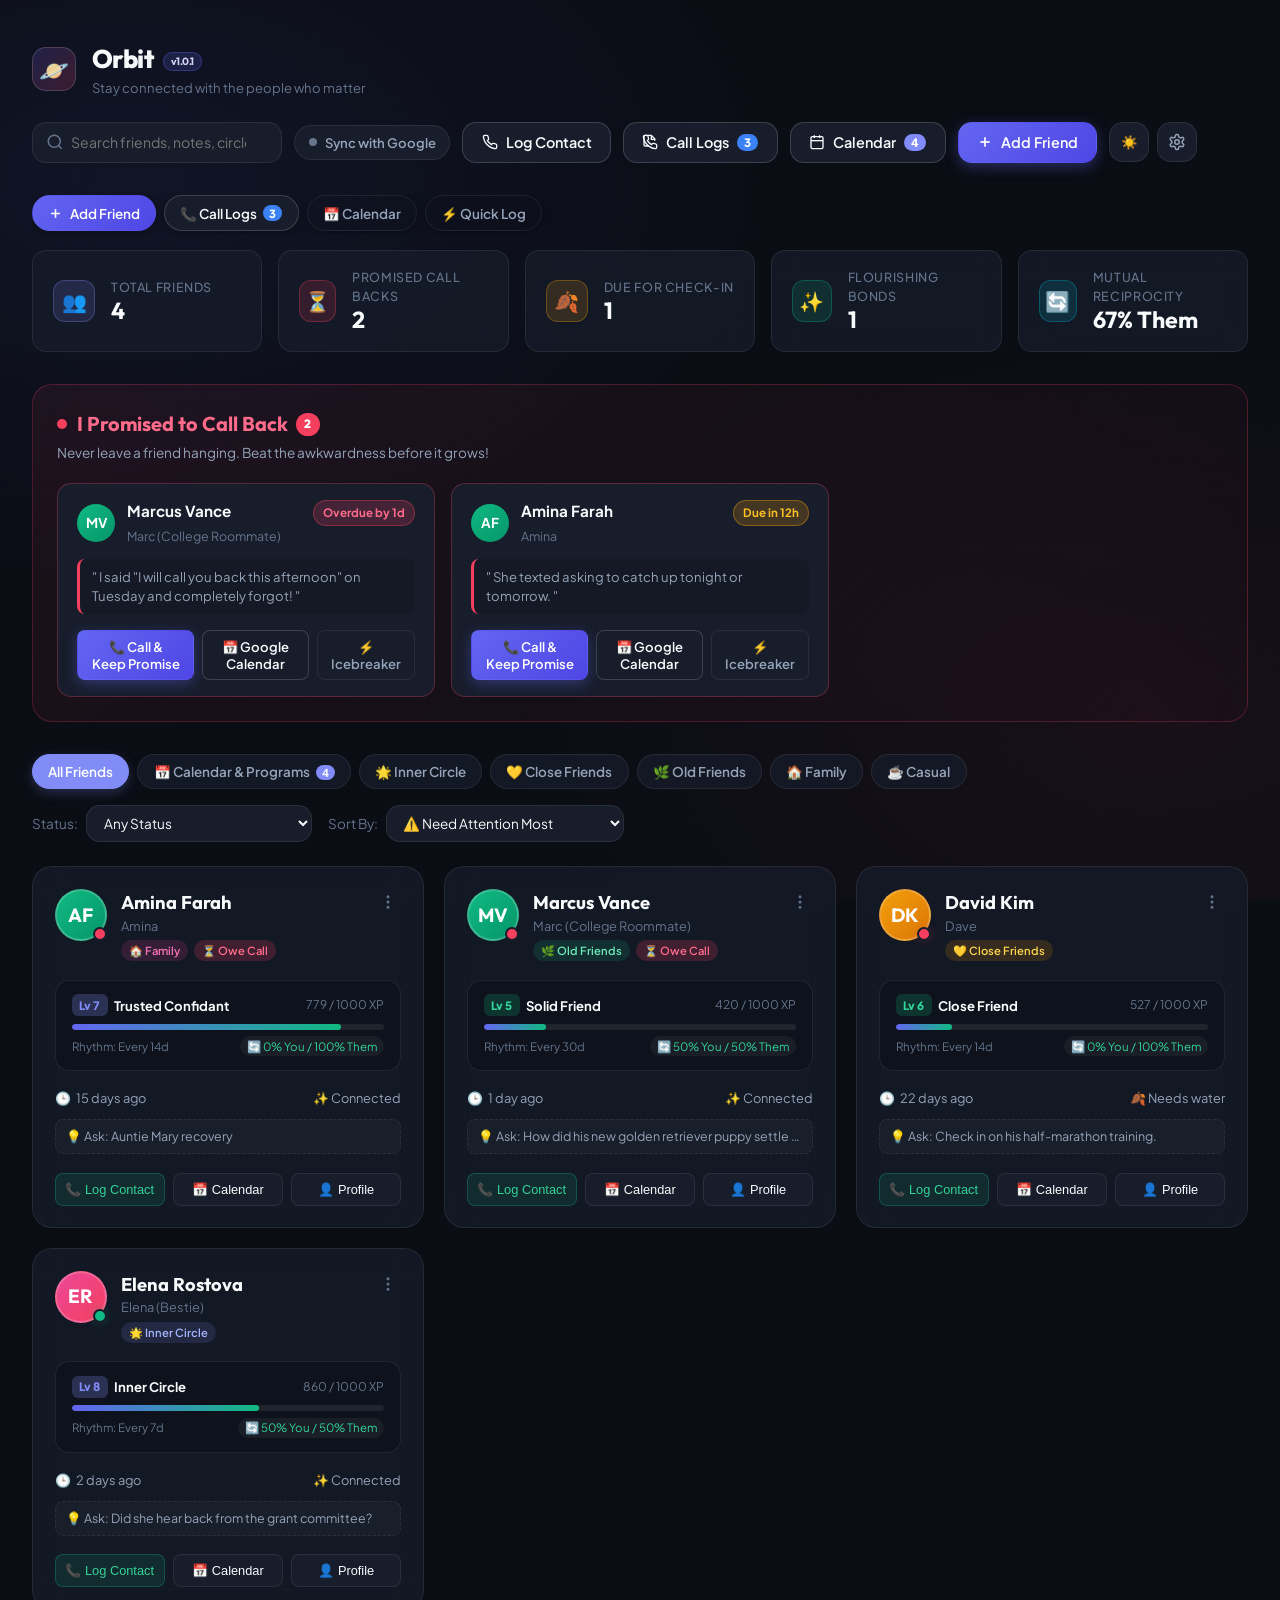
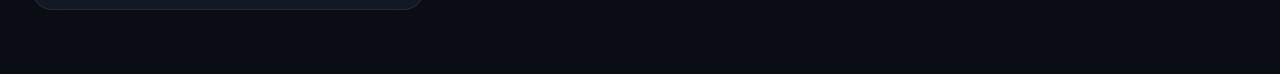
==== commit 191d4682: "feat: v1.0.1 - fix call log fetching, add native Google Drive sync, remove friend button on edit pro" ====
--- a/android/app/src/main/assets/index.html
+++ b/android/app/src/main/assets/index.html
@@ -35,7 +35,7 @@
           <span class="logo-core">🪐</span>
         </div>
         <div class="brand-text">
-          <h1>Orbit</h1>
+          <h1>Orbit <span class="app-version-badge" style="font-size: 0.65rem; font-weight: 700; padding: 2px 7px; border-radius: 999px; background: rgba(99, 102, 241, 0.18); color: var(--accent-purple); border: 1px solid rgba(99, 102, 241, 0.35); vertical-align: middle; margin-left: 4px;">v1.0.1</span></h1>
           <p class="tagline">Stay connected with the people who matter</p>
         </div>
       </div>
@@ -56,6 +56,18 @@
         <button id="quickLogBtn" class="btn btn-secondary">
           <svg width="16" height="16" viewBox="0 0 24 24" fill="none" stroke="currentColor" stroke-width="2"><path d="M22 16.92v3a2 2 0 0 1-2.18 2 19.79 19.79 0 0 1-8.63-3.07 19.5 19.5 0 0 1-6-6 19.79 19.79 0 0 1-3.07-8.67A2 2 0 0 1 4.11 2h3a2 2 0 0 1 2 1.72 12.84 12.84 0 0 0 .7 2.81 2 2 0 0 1-.45 2.11L8.09 9.91a16 16 0 0 0 6 6l1.27-1.27a2 2 0 0 1 2.11-.45 12.84 12.84 0 0 0 2.81.7A2 2 0 0 1 22 16.92z"/></svg>
           <span>Log Contact</span>
+        </button>
+
+        <button id="headerCallLogsBtn" class="btn btn-secondary" title="View Recent Call Logs & Quick Import">
+          <svg width="16" height="16" viewBox="0 0 24 24" fill="none" stroke="currentColor" stroke-width="2"><path d="M22 16.92v3a2 2 0 0 1-2.18 2 19.79 19.79 0 0 1-8.63-3.07 19.5 19.5 0 0 1-6-6 19.79 19.79 0 0 1-3.07-8.67A2 2 0 0 1 4.11 2h3a2 2 0 0 1 2 1.72 12.84 12.84 0 0 0 .7 2.81 2 2 0 0 1-.45 2.11L8.09 9.91a16 16 0 0 0 6 6l1.27-1.27a2 2 0 0 1 2.11-.45 12.84 12.84 0 0 0 2.81.7A2 2 0 0 1 22 16.92z"/><path d="M14 2v6h6"/><path d="M10 18H5a2 2 0 0 1-2-2V4a2 2 0 0 1 2-2h9l5 5v3"/></svg>
+          <span>Call Logs</span>
+          <span class="badge-count" id="headerCallLogsBadge" style="display:none; font-size: 0.72rem; padding: 1px 7px; border-radius: 999px; background: #3b82f6; color: #fff;">0</span>
+        </button>
+
+        <button id="headerCalendarBtn" class="btn btn-secondary" title="View Scheduled Dates & Programs">
+          <svg width="16" height="16" viewBox="0 0 24 24" fill="none" stroke="currentColor" stroke-width="2"><rect x="3" y="4" width="18" height="18" rx="2" ry="2"></rect><line x1="16" y1="2" x2="16" y2="6"></line><line x1="8" y1="2" x2="8" y2="6"></line><line x1="3" y1="10" x2="21" y2="10"></line></svg>
+          <span>Calendar</span>
+          <span class="badge-count" id="headerCalendarBadge" style="display:none; font-size: 0.72rem; padding: 1px 7px; border-radius: 999px; background: var(--accent-purple); color: #fff;">0</span>
         </button>
 
         <button id="addContactBtn" class="btn btn-primary">
@@ -109,17 +121,21 @@
       </div>
     </div>
 
-    <!-- MOBILE QUICK ACTIONS: Immediate 1-tap friend creation & calendar scheduling -->
+    <!-- MOBILE QUICK ACTIONS: Immediate 1-tap friend creation, call logs & calendar -->
     <div class="mobile-quick-action-bar">
       <button id="mobileActionAddFriend" class="btn btn-primary btn-action-pill">
         <svg width="15" height="15" viewBox="0 0 24 24" fill="none" stroke="currentColor" stroke-width="2.5"><line x1="12" y1="5" x2="12" y2="19"></line><line x1="5" y1="12" x2="19" y2="12"></line></svg>
         <span>Add Friend</span>
       </button>
-      <button id="mobileActionCalendar" class="btn btn-secondary btn-action-pill">
-        <span>📅 Schedule Event</span>
+      <button id="mobileActionCallLogs" class="btn btn-secondary btn-action-pill">
+        <span>📞 Call Logs</span>
+        <span class="badge-count" id="mobileCallLogsBadge" style="display:none; font-size: 0.7rem; padding: 1px 6px; border-radius: 999px; background: #3b82f6; color: #fff;">0</span>
+      </button>
+      <button id="mobileActionCalendar" class="btn btn-ghost btn-action-pill">
+        <span>📅 Calendar</span>
       </button>
       <button id="mobileActionQuickLog" class="btn btn-ghost btn-action-pill">
-        <span>📞 Log Call</span>
+        <span>⚡ Quick Log</span>
       </button>
     </div>
 
@@ -184,6 +200,7 @@
     <section class="toolbar-section">
       <div class="circles-tabs" id="circlesTabs">
         <button class="circle-tab active" data-circle="all">All Friends</button>
+        <button class="circle-tab tab-calendar-nav" data-circle="calendar">📅 Calendar & Programs <span id="circleCalendarBadge" class="nav-badge-inline" style="display:none;">0</span></button>
         <button class="circle-tab" data-circle="inner">🌟 Inner Circle</button>
         <button class="circle-tab" data-circle="close">💛 Close Friends</button>
         <button class="circle-tab" data-circle="old">🌿 Old Friends</button>
@@ -216,8 +233,34 @@
       </div>
     </section>
 
+    <!-- CALENDAR & PROGRAMS SCHEDULE VIEW -->
+    <section id="calendarScheduleSection" class="calendar-schedule-section" style="display:none;">
+      <div class="calendar-schedule-header">
+        <div class="schedule-title-wrap">
+          <div class="schedule-icon-circle">📅</div>
+          <div>
+            <h2>Scheduled Dates & Programs</h2>
+            <p>Calls, meetups, coffee dates, and planned catch-ups with friends</p>
+          </div>
+        </div>
+        <div class="schedule-header-actions">
+          <button id="btnScheduleNewProgram" class="btn btn-primary">
+            <span>➕ Schedule New Program</span>
+          </button>
+          <a href="https://calendar.google.com/" target="_blank" rel="noopener noreferrer" class="btn btn-secondary">
+            <span>🌐 Open Google Calendar ↗</span>
+          </a>
+        </div>
+      </div>
+
+      <!-- Schedule Cards List -->
+      <div id="calendarScheduleList" class="calendar-schedule-list">
+        <!-- Injected dynamically by JS -->
+      </div>
+    </section>
+
     <!-- MAIN CONTACTS GRID -->
-    <main class="contacts-main">
+    <main class="contacts-main" id="contactsMainSection">
       <div id="contactsGrid" class="contacts-grid">
         <!-- Contact cards injected by JS -->
       </div>
@@ -242,6 +285,17 @@
       </div>
       <form id="contactForm" class="modal-body">
         <input type="hidden" id="editContactId">
+
+        <!-- Fast phone contact picker & import tools -->
+        <div class="contact-import-actions" id="contactImportActionsWrap">
+          <button type="button" id="btnPickPhoneContact" class="btn btn-secondary" style="flex: 1.2;">
+            <svg width="15" height="15" viewBox="0 0 24 24" fill="none" stroke="currentColor" stroke-width="2"><path d="M17 21v-2a4 4 0 0 0-4-4H5a4 4 0 0 0-4 4v2"/><circle cx="9" cy="7" r="4"/><path d="M23 21v-2a4 4 0 0 0-3-3.87"/><path d="M16 3.13a4 4 0 0 1 0 7.75"/></svg>
+            <span>📱 Pick from Contacts</span>
+          </button>
+          <button type="button" id="btnBrowsePhoneContacts" class="btn btn-ghost" style="flex: 1;">
+            <span>📖 Browse Address Book</span>
+          </button>
+        </div>
 
         <div class="form-row">
           <div class="form-group flex-2">
@@ -318,9 +372,15 @@
           <textarea id="formNotes" rows="2" placeholder="Where you met, shared memories, things they love..."></textarea>
         </div>
 
-        <div class="modal-footer">
-          <button type="button" class="btn btn-ghost" data-close="contactModal">Cancel</button>
-          <button type="submit" class="btn btn-primary">Save Friend</button>
+        <div class="modal-footer" style="display: flex; justify-content: space-between; align-items: center; width: 100%;">
+          <button type="button" id="btnDeleteFriendFromModal" class="btn btn-danger" style="display: none; background: rgba(239, 68, 68, 0.15); color: #ef4444; border: 1px solid rgba(239, 68, 68, 0.35);">
+            <svg width="15" height="15" viewBox="0 0 24 24" fill="none" stroke="currentColor" stroke-width="2"><polyline points="3 6 5 6 21 6"/><path d="M19 6v14a2 2 0 0 1-2 2H7a2 2 0 0 1-2-2V6m3 0V4a2 2 0 0 1 2-2h4a2 2 0 0 1 2 2v2"/><line x1="10" y1="11" x2="10" y2="17"/><line x1="14" y1="11" x2="14" y2="17"/></svg>
+            <span>Remove Friend</span>
+          </button>
+          <div style="display: flex; gap: 8px; margin-left: auto;">
+            <button type="button" class="btn btn-ghost" data-close="contactModal">Cancel</button>
+            <button type="submit" class="btn btn-primary" id="btnSubmitContactForm">Save Friend</button>
+          </div>
         </div>
       </form>
     </div>
@@ -337,8 +397,24 @@
       <form id="interactionForm" class="modal-body">
         <input type="hidden" id="logContactId">
 
+        <div class="interaction-call-suggestion" id="recentCallSuggestionBox" style="display:none;">
+          <div class="suggestion-header">
+            <span>📞 Recent Call Detected</span>
+            <button type="button" class="btn-text-link" id="btnDismissCallSuggestion" style="background:none; border:none; color:var(--text-muted); cursor:pointer; font-size:1.1rem; line-height:1;">&times;</button>
+          </div>
+          <div class="suggestion-content" id="recentCallSuggestionContent"></div>
+          <button type="button" class="btn btn-sm btn-secondary" id="btnApplyCallSuggestion" style="align-self: flex-start; margin-top: 4px;">
+            ⚡ Auto-Fill From Call
+          </button>
+        </div>
+
         <div class="form-group" id="logContactPickerWrap">
-          <label for="logContactSelect">Friend *</label>
+          <div style="display:flex; align-items:center; justify-content:space-between; margin-bottom: 0.35rem;">
+            <label for="logContactSelect" style="margin-bottom:0;">Friend *</label>
+            <button type="button" class="btn-text-link" id="btnPickFromCallLogsForInteraction" style="font-size:0.78rem; color:var(--accent-purple); background:none; border:none; cursor:pointer; text-decoration:underline;">
+              📞 Pick from Call Logs
+            </button>
+          </div>
           <select id="logContactSelect" required>
             <!-- Injected -->
           </select>
@@ -581,6 +657,7 @@
               <button id="profCalendarBtn" class="btn btn-sm btn-secondary">📅 Google Calendar</button>
               <button id="profIcebreakerBtn" class="btn btn-sm btn-secondary">⚡ Icebreaker</button>
               <button id="profEditBtn" class="btn btn-sm btn-ghost">✏️ Edit</button>
+              <button id="profDeleteBtn" class="btn btn-sm btn-danger" style="background: rgba(239, 68, 68, 0.15); color: #ef4444; border: 1px solid rgba(239, 68, 68, 0.35);">🗑️ Remove</button>
             </div>
           </div>
 
@@ -709,51 +786,40 @@
           <h4>Google Drive Cloud Backup & Restore</h4>
           <p class="text-sm">Save your entire social circle, levels, and notes directly to Google Drive, or restore from a previous backup:</p>
           
-          <div class="sync-drive-actions mt-2">
-            <button id="btnExportToGoogleDrive" class="btn btn-secondary">
+          <div class="sync-drive-actions mt-2" style="display: flex; gap: 8px; flex-wrap: wrap;">
+            <button id="btnExportToGoogleDrive" class="btn btn-primary">
               <svg width="16" height="16" viewBox="0 0 24 24" fill="none" stroke="currentColor" stroke-width="2"><path d="M21 15v4a2 2 0 0 1-2 2H5a2 2 0 0 1-2-2v-4"/><polyline points="7 10 12 15 17 10"/><line x1="12" y1="15" x2="12" y2="3"/></svg>
-              💾 Save Backup to Google Drive
+              <span>💾 Save Backup to Google Drive</span>
             </button>
             
-            <input type="file" id="googleDriveRestoreInput" accept=".json" style="display:none;">
+            <input type="file" id="googleDriveRestoreInput" accept=".json,application/json,text/plain" style="display:none;">
             <button id="btnRestoreFromGoogleDrive" class="btn btn-secondary">
               <svg width="16" height="16" viewBox="0 0 24 24" fill="none" stroke="currentColor" stroke-width="2"><path d="M21 15v4a2 2 0 0 1-2 2H5a2 2 0 0 1-2-2v-4"/><polyline points="17 8 12 3 7 8"/><line x1="12" y1="3" x2="12" y2="15"/></svg>
-              📥 Restore from Google Drive
+              <span>📥 Restore from Google Drive</span>
             </button>
 
-            <button id="btnSyncNowGlobal" class="btn btn-primary">🔄 Sync All Data</button>
-          </div>
-        </div>
-
-        <!-- SYNC METHOD 2: REAL-TIME LOCAL WI-FI SYNC -->
+            <a href="https://drive.google.com/drive/my-drive" target="_blank" class="btn btn-ghost" style="text-decoration:none;">
+              <span>🌐 Open Google Drive ↗</span>
+            </a>
+          </div>
+        </div>
+
+        <!-- SYNC METHOD 2: 24/7 CLOUD HOSTING & CROSS-DEVICE ACCESS -->
         <div class="sync-config-section">
-          <div class="section-badge-tag">Method 2 (Local Network)</div>
-          <h4>Real-Time PC ⇄ Android Wi-Fi Sync</h4>
-          <p class="text-sm">When your PC and Android phone are on the same Wi-Fi network, changes sync between both devices instantly.</p>
+          <div class="section-badge-tag">24/7 Cloud Access</div>
+          <h4>Cross-Device Cloud Access & APK</h4>
+          <p class="text-sm">Orbit is hosted 24/7 on high-speed HTTPS cloud hosting. Access your circle anywhere or download the native Android APK:</p>
           
-          <div class="wifi-sync-status-row">
-            <span id="wifiSyncIndicator" class="wifi-dot dot-active"></span>
-            <span id="wifiSyncStatusText">Checking local server status...</span>
-          </div>
-
           <div class="wifi-sync-details mt-2">
             <div class="wifi-ip-badge highlight-badge" style="background: rgba(99, 102, 241, 0.15); border: 1px solid rgba(99, 102, 241, 0.4); padding: 12px; border-radius: 10px;">
-              <div style="font-weight: 700; color: #a5b4fc; margin-bottom: 6px;">🚀 Instant Android App Link (Bypasses Firewall & Router Isolation):</div>
-              <code id="androidHttpsUrl" style="font-size: 1.1rem; color: #38bdf8; word-break: break-all;">https://00193578f9cdd1.lhr.life</code>
-              <div class="mt-2">
-                <button type="button" id="btnCopyHttpsUrl" class="btn btn-xs btn-primary" onclick="navigator.clipboard.writeText('https://00193578f9cdd1.lhr.life'); alert('Copied mobile link to clipboard!');">📋 Copy Phone Link</button>
+              <div style="font-weight: 700; color: #a5b4fc; margin-bottom: 6px;">🚀 Live Cloud Web App:</div>
+              <code id="activeCloudAppUrl" style="font-size: 1.05rem; color: #38bdf8; word-break: break-all;">https://brazen-lint-meyv3.ship.place/</code>
+              <div class="mt-2" style="display: flex; gap: 8px; flex-wrap: wrap;">
+                <a href="https://brazen-lint-meyv3.ship.place/" target="_blank" class="btn btn-xs btn-primary" style="text-decoration:none;">🌐 Open Cloud App</a>
+                <a href="https://brazen-lint-meyv3.ship.place/Orbit.apk" download class="btn btn-xs btn-secondary" style="text-decoration:none;">📱 Download Orbit.apk</a>
               </div>
             </div>
-            <div class="wifi-ip-badge mt-2" style="font-size: 0.85rem; opacity: 0.75; padding: 6px 10px;">
-              <span>📶 Local Wi-Fi Direct:</span>
-              <code id="androidWifiSyncUrl">http://192.168.1.6:5000/</code>
-            </div>
-          </div>
-
-          <div class="sync-action-row mt-2">
-            <button id="btnForceWifiSync" class="btn btn-secondary btn-sm">🔄 Sync Data Now</button>
-          </div>
-        </div>
+          </div>
 
         <!-- SYNC METHOD 3: ADVANCED GOOGLE CLOUD OAUTH2 CLIENT -->
         <details class="sync-config-section setup-guide-box">
@@ -855,6 +921,74 @@
           </button>
         </div>
       </form>
+    </div>
+  </div>
+
+  <!-- MODAL: RECENT CALL LOGS & FAST CATCH-UP SYNC -->
+  <div id="callLogsModal" class="modal-backdrop" style="display:none;">
+    <div class="modal-card modal-lg">
+      <div class="modal-handle"></div>
+      <div class="modal-header">
+        <div class="modal-title-group">
+          <h3>Recent Phone Calls</h3>
+          <p class="modal-subtitle">Log catch-ups directly from your call history or add new friends</p>
+        </div>
+        <button class="modal-close-btn" data-close="callLogsModal">&times;</button>
+      </div>
+      <div class="modal-body">
+        <div class="call-logs-toolbar">
+          <button type="button" id="btnAutoSyncCallLogs" class="btn btn-primary" title="Automatically log unlogged calls with your existing friends">
+            <span>⚡ Auto-Log Calls with Friends</span>
+          </button>
+          <button type="button" id="btnRefreshCallLogs" class="btn btn-secondary" title="Refresh call log from device">
+            <span>🔄 Refresh</span>
+          </button>
+          <div class="call-logs-filter-group">
+            <select id="callLogsFilter">
+              <option value="all">All Calls</option>
+              <option value="friends">Orbit Friends Only</option>
+              <option value="unlogged" selected>Unlogged Calls</option>
+              <option value="missed">Missed Calls</option>
+              <option value="unknown">New Numbers</option>
+            </select>
+          </div>
+        </div>
+
+        <div id="callLogsStatusNotice" style="display:none; margin-bottom: 0.75rem;"></div>
+
+        <div id="callLogsList" class="call-logs-list">
+          <!-- Dynamically populated -->
+        </div>
+      </div>
+      <div class="modal-footer">
+        <button type="button" class="btn btn-ghost" data-close="callLogsModal">Close</button>
+      </div>
+    </div>
+  </div>
+
+  <!-- MODAL: DEVICE CONTACTS BROWSER -->
+  <div id="deviceContactsModal" class="modal-backdrop" style="display:none;">
+    <div class="modal-card modal-lg">
+      <div class="modal-handle"></div>
+      <div class="modal-header">
+        <div class="modal-title-group">
+          <h3>Phone Address Book</h3>
+          <p class="modal-subtitle">Easily add friends directly from your device contacts</p>
+        </div>
+        <button class="modal-close-btn" data-close="deviceContactsModal">&times;</button>
+      </div>
+      <div class="modal-body">
+        <div class="device-contacts-search-box">
+          <input type="text" id="deviceContactsSearch" placeholder="Search phone contacts by name or number...">
+        </div>
+        <div id="deviceContactsStatusNotice" style="display:none; margin-bottom: 0.75rem;"></div>
+        <div id="deviceContactsList" class="device-contacts-list">
+          <!-- Dynamically populated -->
+        </div>
+      </div>
+      <div class="modal-footer">
+        <button type="button" class="btn btn-ghost" data-close="deviceContactsModal">Close</button>
+      </div>
     </div>
   </div>
 
--- a/android/app/src/main/assets/styles.css
+++ b/android/app/src/main/assets/styles.css
@@ -2299,6 +2299,186 @@
 }
 
 /* ==========================================================================
+   CALENDAR & PROGRAMS SCHEDULE VIEW
+   ========================================================================== */
+.calendar-schedule-section {
+  display: flex;
+  flex-direction: column;
+  gap: 1.15rem;
+  margin-bottom: 2rem;
+}
+
+.calendar-schedule-header {
+  display: flex;
+  align-items: center;
+  justify-content: space-between;
+  background: var(--bg-card-solid);
+  border: 1px solid var(--border-subtle);
+  border-radius: var(--radius-lg);
+  padding: 1.15rem 1.4rem;
+  gap: 1rem;
+}
+
+.schedule-title-wrap {
+  display: flex;
+  align-items: center;
+  gap: 0.85rem;
+}
+
+.schedule-icon-circle {
+  width: 46px;
+  height: 46px;
+  border-radius: 12px;
+  background: linear-gradient(135deg, #6366f1, #4f46e5);
+  font-size: 1.4rem;
+  display: flex;
+  align-items: center;
+  justify-content: center;
+  box-shadow: 0 4px 14px rgba(99, 102, 241, 0.35);
+  flex-shrink: 0;
+}
+
+.schedule-title-wrap h2 {
+  font-family: var(--font-heading);
+  font-size: 1.25rem;
+  margin: 0;
+}
+
+.schedule-title-wrap p {
+  font-size: 0.82rem;
+  color: var(--text-muted);
+  margin-top: 0.15rem;
+}
+
+.schedule-header-actions {
+  display: flex;
+  align-items: center;
+  gap: 0.6rem;
+}
+
+.calendar-schedule-list {
+  display: flex;
+  flex-direction: column;
+  gap: 0.75rem;
+}
+
+.program-card {
+  display: flex;
+  align-items: center;
+  justify-content: space-between;
+  background: var(--bg-card-solid);
+  border: 1px solid var(--border-subtle);
+  border-radius: var(--radius-md);
+  padding: 0.95rem 1.15rem;
+  gap: 1rem;
+}
+
+.program-card-left {
+  display: flex;
+  align-items: center;
+  gap: 0.95rem;
+  flex: 1;
+  min-width: 0;
+}
+
+.program-date-badge {
+  display: flex;
+  flex-direction: column;
+  align-items: center;
+  justify-content: center;
+  width: 62px;
+  height: 62px;
+  border-radius: 12px;
+  background: rgba(99, 102, 241, 0.12);
+  border: 1px solid rgba(99, 102, 241, 0.25);
+  flex-shrink: 0;
+  text-align: center;
+}
+
+.program-date-badge .p-month {
+  font-size: 0.65rem;
+  font-weight: 700;
+  text-transform: uppercase;
+  color: var(--accent-purple);
+  letter-spacing: 0.05em;
+}
+
+.program-date-badge .p-day {
+  font-size: 1.3rem;
+  font-weight: 800;
+  line-height: 1.1;
+  color: var(--text-primary);
+}
+
+.program-date-badge .p-time {
+  font-size: 0.62rem;
+  color: var(--text-muted);
+}
+
+.program-details {
+  display: flex;
+  flex-direction: column;
+  gap: 0.25rem;
+  min-width: 0;
+}
+
+.program-details h4 {
+  font-size: 1.05rem;
+  font-weight: 700;
+  color: var(--text-primary);
+  margin: 0;
+  display: flex;
+  align-items: center;
+  gap: 0.5rem;
+  flex-wrap: wrap;
+}
+
+.program-friend-tag {
+  font-size: 0.76rem;
+  padding: 2px 8px;
+  border-radius: 999px;
+  background: rgba(255, 255, 255, 0.08);
+  color: var(--accent-purple);
+  font-weight: 600;
+}
+
+.program-meta {
+  display: flex;
+  align-items: center;
+  gap: 0.85rem;
+  font-size: 0.8rem;
+  color: var(--text-muted);
+  flex-wrap: wrap;
+}
+
+.program-note {
+  font-size: 0.82rem;
+  color: var(--text-secondary);
+  font-style: italic;
+  overflow: hidden;
+  text-overflow: ellipsis;
+  white-space: nowrap;
+  max-width: 480px;
+}
+
+.program-card-actions {
+  display: flex;
+  align-items: center;
+  gap: 0.45rem;
+  flex-shrink: 0;
+}
+
+.nav-badge-inline {
+  background: var(--accent-purple);
+  color: #fff;
+  font-size: 0.68rem;
+  font-weight: 700;
+  padding: 1px 6px;
+  border-radius: 999px;
+  margin-left: 4px;
+}
+
+/* ==========================================================================
    ENHANCED SYNC MODAL STYLES
    ========================================================================== */
 .origin-warning-banner {
@@ -2669,6 +2849,65 @@
     text-overflow: ellipsis !important;
   }
 
+  /* Calendar Schedule View on Mobile */
+  .calendar-schedule-header {
+    flex-direction: column !important;
+    align-items: stretch !important;
+    gap: 0.75rem !important;
+    padding: 0.95rem 1rem !important;
+  }
+
+  .schedule-header-actions {
+    display: grid !important;
+    grid-template-columns: 1fr 1fr !important;
+    gap: 6px !important;
+    width: 100% !important;
+  }
+
+  .schedule-header-actions .btn {
+    width: 100% !important;
+    font-size: 0.78rem !important;
+    padding: 0.45rem 0.2rem !important;
+    min-height: 40px !important;
+    justify-content: center !important;
+    text-align: center !important;
+    white-space: nowrap !important;
+  }
+
+  .program-card {
+    flex-direction: column !important;
+    align-items: stretch !important;
+    gap: 0.75rem !important;
+    padding: 0.9rem !important;
+  }
+
+  .program-card-left {
+    width: 100% !important;
+  }
+
+  .program-card-actions {
+    display: flex !important;
+    flex-wrap: wrap !important;
+    gap: 6px !important;
+    width: 100% !important;
+  }
+
+  .program-card-actions .btn {
+    flex: 1 1 calc(50% - 6px) !important;
+    font-size: 0.76rem !important;
+    min-height: 40px !important;
+    justify-content: center !important;
+    text-align: center !important;
+    padding: 0.4rem 0.35rem !important;
+    box-sizing: border-box !important;
+  }
+
+  .program-card-actions .btn-program-delete {
+    flex: 0 0 44px !important;
+    min-width: 44px !important;
+    padding: 0 !important;
+  }
+
   /* Circles Tabs & Filters */
   .toolbar-section {
     margin-bottom: 0.85rem !important;
@@ -2961,5 +3200,241 @@
   }
 }
 
-
-
+/* ==========================================================================
+   CONTACTS & CALL LOGS QUICK IMPORT STYLING
+   ========================================================================== */
+
+.contact-import-actions {
+  display: flex;
+  gap: 8px;
+  margin-bottom: 1.15rem;
+  padding: 0.75rem 0.95rem;
+  background: rgba(99, 102, 241, 0.08);
+  border: 1px dashed rgba(99, 102, 241, 0.35);
+  border-radius: var(--radius-md);
+  align-items: center;
+}
+
+.contact-import-actions .btn {
+  font-size: 0.85rem;
+}
+
+.call-logs-toolbar {
+  display: flex;
+  align-items: center;
+  justify-content: space-between;
+  gap: 0.65rem;
+  margin-bottom: 1rem;
+  flex-wrap: wrap;
+}
+
+.call-logs-filter-group select {
+  padding: 0.45rem 0.75rem;
+  border-radius: var(--radius-sm);
+  background: var(--bg-card);
+  border: 1px solid var(--border-subtle);
+  color: var(--text-primary);
+  font-size: 0.84rem;
+}
+
+.call-logs-list, .device-contacts-list {
+  display: flex;
+  flex-direction: column;
+  gap: 0.65rem;
+  max-height: 440px;
+  overflow-y: auto;
+  padding-right: 4px;
+}
+
+.call-log-card, .device-contact-card {
+  display: flex;
+  align-items: center;
+  justify-content: space-between;
+  background: var(--bg-card-solid);
+  border: 1px solid var(--border-subtle);
+  border-radius: var(--radius-md);
+  padding: 0.85rem 1rem;
+  gap: 0.75rem;
+}
+
+.call-log-left, .device-contact-left {
+  display: flex;
+  align-items: center;
+  gap: 0.75rem;
+  min-width: 0;
+  flex: 1;
+}
+
+.call-icon-badge {
+  width: 42px;
+  height: 42px;
+  border-radius: 10px;
+  display: flex;
+  align-items: center;
+  justify-content: center;
+  font-size: 1.25rem;
+  flex-shrink: 0;
+}
+
+.call-icon-incoming {
+  background: rgba(16, 185, 129, 0.15);
+  border: 1px solid rgba(16, 185, 129, 0.3);
+  color: #10b981;
+}
+
+.call-icon-outgoing {
+  background: rgba(59, 130, 246, 0.15);
+  border: 1px solid rgba(59, 130, 246, 0.3);
+  color: #3b82f6;
+}
+
+.call-icon-missed {
+  background: rgba(239, 68, 68, 0.15);
+  border: 1px solid rgba(239, 68, 68, 0.3);
+  color: #ef4444;
+}
+
+.call-details, .device-contact-details {
+  display: flex;
+  flex-direction: column;
+  gap: 0.15rem;
+  min-width: 0;
+}
+
+.call-details h4, .device-contact-details h4 {
+  font-size: 0.96rem;
+  font-weight: 700;
+  margin: 0;
+  color: var(--text-primary);
+  display: flex;
+  align-items: center;
+  gap: 0.4rem;
+  white-space: nowrap;
+  overflow: hidden;
+  text-overflow: ellipsis;
+}
+
+.call-meta, .device-contact-meta {
+  display: flex;
+  align-items: center;
+  gap: 0.5rem;
+  font-size: 0.78rem;
+  color: var(--text-muted);
+  flex-wrap: wrap;
+}
+
+.call-actions, .device-contact-actions {
+  display: flex;
+  align-items: center;
+  gap: 0.45rem;
+  flex-shrink: 0;
+}
+
+.call-status-tag {
+  font-size: 0.72rem;
+  font-weight: 600;
+  padding: 1px 7px;
+  border-radius: 999px;
+  background: rgba(255, 255, 255, 0.08);
+  color: var(--text-secondary);
+}
+
+.tag-friend {
+  background: rgba(99, 102, 241, 0.18);
+  color: var(--accent-purple);
+}
+
+.tag-logged {
+  background: rgba(16, 185, 129, 0.18);
+  color: #10b981;
+}
+
+.tag-new {
+  background: rgba(245, 158, 11, 0.18);
+  color: #f59e0b;
+}
+
+.device-contacts-search-box {
+  margin-bottom: 0.85rem;
+}
+
+.device-contacts-search-box input {
+  width: 100%;
+  padding: 0.65rem 0.95rem;
+  border-radius: var(--radius-md);
+  border: 1px solid var(--border-subtle);
+  background: var(--bg-card);
+  color: var(--text-primary);
+  font-size: 0.9rem;
+  box-sizing: border-box;
+}
+
+.interaction-call-suggestion {
+  background: rgba(16, 185, 129, 0.1);
+  border: 1px solid rgba(16, 185, 129, 0.3);
+  border-radius: var(--radius-md);
+  padding: 0.75rem 0.95rem;
+  margin-bottom: 1rem;
+  display: flex;
+  flex-direction: column;
+  gap: 0.45rem;
+}
+
+.interaction-call-suggestion .suggestion-header {
+  display: flex;
+  align-items: center;
+  justify-content: space-between;
+  font-weight: 700;
+  font-size: 0.84rem;
+  color: #10b981;
+}
+
+.interaction-call-suggestion .suggestion-content {
+  font-size: 0.82rem;
+  color: var(--text-secondary);
+}
+
+@media (max-width: 600px) {
+  .contact-import-actions {
+    flex-direction: column;
+    align-items: stretch;
+  }
+  .call-log-card, .device-contact-card {
+    flex-direction: column;
+    align-items: stretch;
+    gap: 0.65rem;
+  }
+  .call-actions, .device-contact-actions {
+    width: 100%;
+    justify-content: flex-end;
+  }
+  .call-actions .btn, .device-contact-actions .btn {
+    flex: 1;
+    min-height: 38px;
+    font-size: 0.78rem;
+    justify-content: center;
+  }
+  .call-logs-toolbar {
+    flex-direction: column;
+    align-items: stretch;
+  }
+  .call-logs-toolbar .btn, .call-logs-filter-group select {
+    width: 100%;
+  }
+  #contactModal .modal-footer {
+    flex-direction: column-reverse;
+    gap: 8px;
+  }
+  #contactModal .modal-footer > div {
+    width: 100%;
+    display: flex;
+    gap: 8px;
+  }
+  #contactModal .modal-footer .btn {
+    width: 100%;
+  }
+}
+
+
+
+
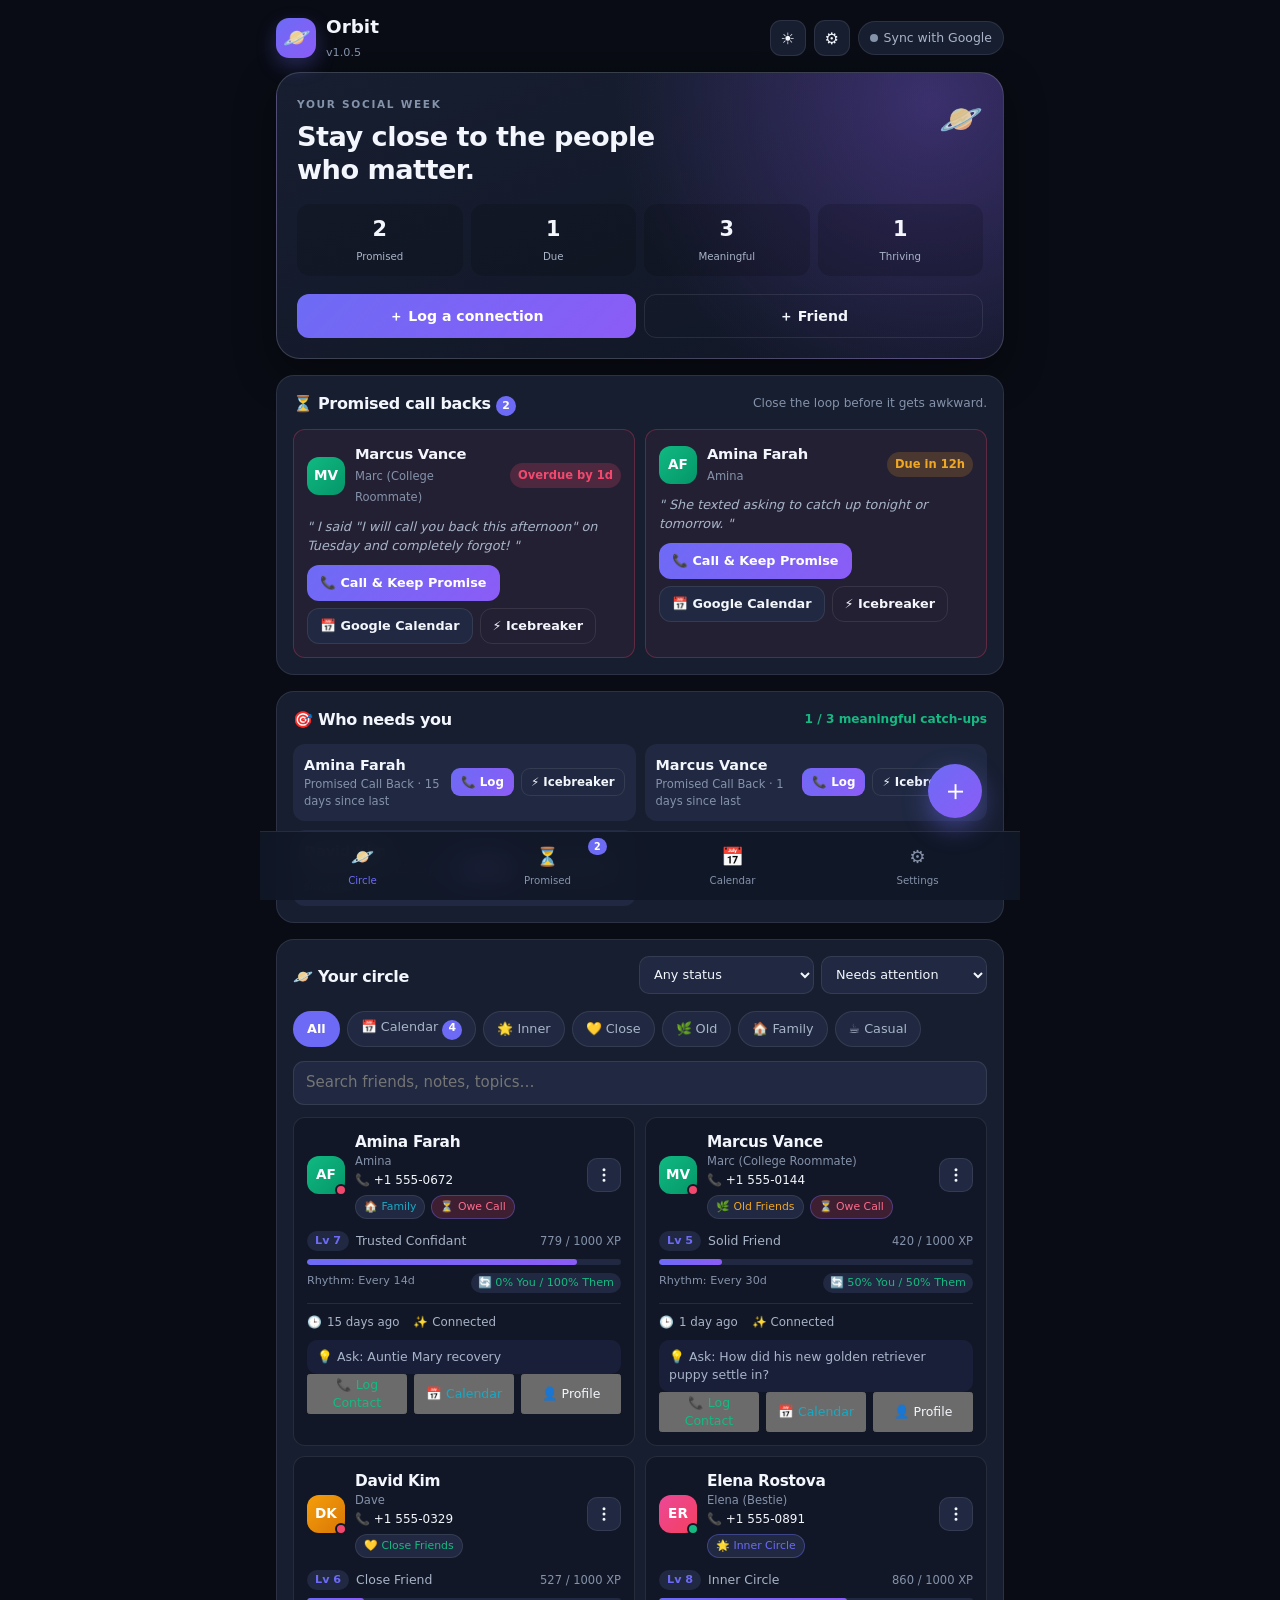
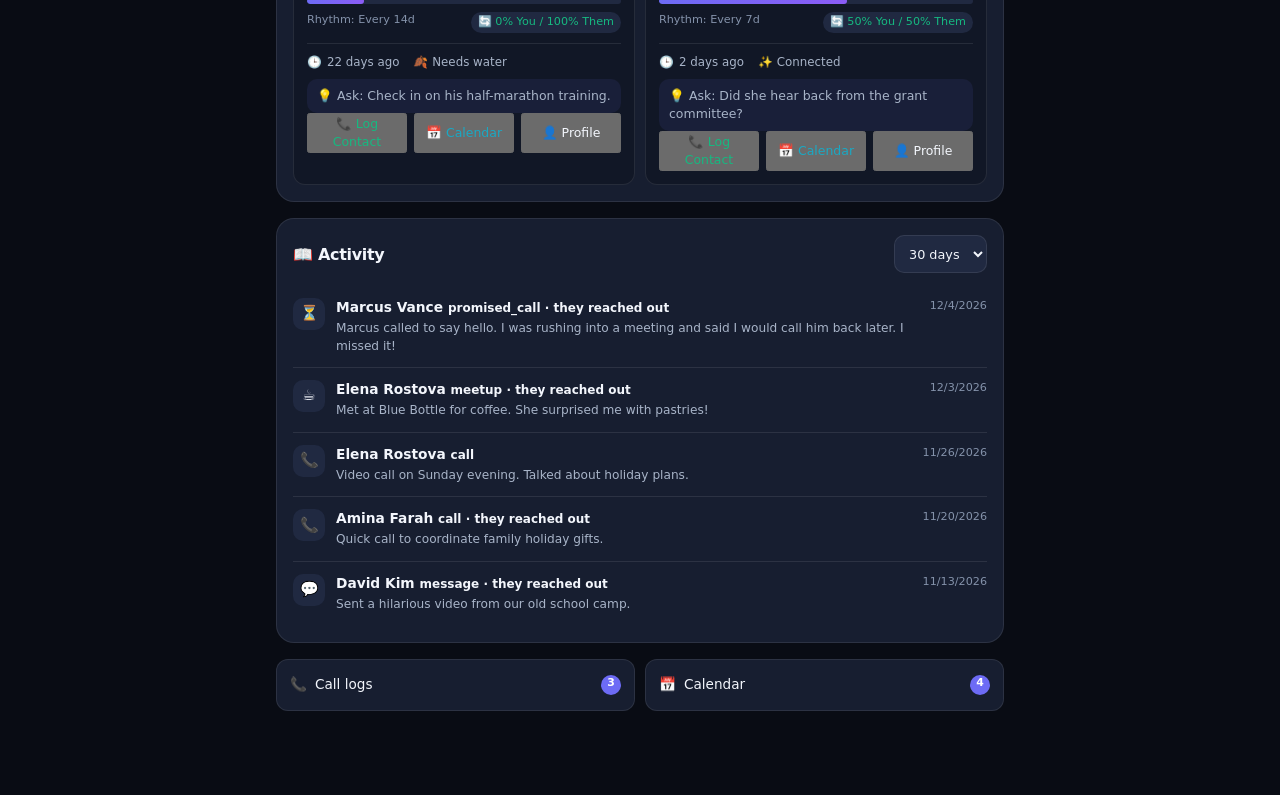
==== commit d39e3230: "v1.0.5: mobile-first UI, reminder widget/service, local start and APK polish" ====
--- a/android/app/src/main/assets/index.html
+++ b/android/app/src/main/assets/index.html
@@ -2,7 +2,7 @@
 <html lang="en">
 <head>
   <meta charset="UTF-8">
-  <meta name="viewport" content="width=device-width, initial-scale=1.0, maximum-scale=1.0, user-scalable=no, viewport-fit=cover">
+  <meta name="viewport" content="width=device-width, initial-scale=1.0, viewport-fit=cover">
   <title>Orbit - Social Circle & Connection Tracker</title>
   
   <!-- PWA & Android Meta Tags -->
@@ -16,272 +16,192 @@
   <link rel="icon" type="image/png" sizes="192x192" href="icons/icon-192.png">
   <link rel="apple-touch-icon" href="icons/icon-192.png">
 
-  <!-- Google Identity Services SDK -->
-  <script src="https://accounts.google.com/gsi/client" async defer></script>
-
   <link rel="stylesheet" href="styles.css">
-  <link rel="preconnect" href="https://fonts.googleapis.com">
-  <link rel="preconnect" href="https://fonts.gstatic.com" crossorigin>
-  <link href="https://fonts.googleapis.com/css2?family=Plus+Jakarta+Sans:wght@400;500;600;700;800&family=Outfit:wght@500;600;700;800&display=swap" rel="stylesheet">
 </head>
 <body class="theme-dark">
   <div id="app" class="app-container">
-    
-    <!-- TOP HEADER -->
+
+    <!-- TOP BAR -->
     <header class="app-header">
-      <div class="header-brand">
-        <div class="brand-logo">
-          <span class="logo-orbit-ring"></span>
-          <span class="logo-core">🪐</span>
-        </div>
-        <div class="brand-text">
-          <h1>Orbit <span class="app-version-badge" style="font-size: 0.65rem; font-weight: 700; padding: 2px 7px; border-radius: 999px; background: rgba(99, 102, 241, 0.18); color: var(--accent-purple); border: 1px solid rgba(99, 102, 241, 0.35); vertical-align: middle; margin-left: 4px;">v1.0.1</span></h1>
-          <p class="tagline">Stay connected with the people who matter</p>
-        </div>
-      </div>
-
+      <div class="brand">
+        <span class="brand-mark" aria-hidden="true">🪐</span>
+        <div class="brand-copy">
+          <strong>Orbit</strong>
+          <span class="version">v1.0.5</span>
+        </div>
+      </div>
       <div class="header-actions">
-        <div class="search-box">
-          <svg class="search-icon" width="18" height="18" viewBox="0 0 24 24" fill="none" stroke="currentColor" stroke-width="2"><circle cx="11" cy="11" r="8"/><path d="m21 21-4.35-4.35"/></svg>
-          <input type="text" id="searchInput" placeholder="Search friends, notes, circles...">
-          <button id="clearSearchBtn" class="clear-search-btn" title="Clear search" style="display:none;">&times;</button>
-        </div>
-
-        <button id="googleSyncPill" class="google-sync-pill" title="Google Account Cloud Sync">
+        <button id="themeToggleBtn" class="icon-btn" aria-label="Toggle color theme" title="Toggle theme"><span id="themeIcon">☀️</span></button>
+        <button id="dataSettingsBtn" class="icon-btn" aria-label="Open settings" title="Settings">⚙️</button>
+        <button id="googleSyncPill" class="sync-pill" title="Cloud sync">
           <span id="syncStatusDot" class="sync-dot dot-disconnected"></span>
-          <img id="syncUserAvatar" class="sync-avatar" style="display:none;" alt="User">
-          <span id="syncStatusText">Sync with Google</span>
+          <img id="syncUserAvatar" class="sync-avatar" style="display:none;" alt="Profile">
+          <span id="syncStatusText">Sync</span>
         </button>
-
-        <button id="quickLogBtn" class="btn btn-secondary">
-          <svg width="16" height="16" viewBox="0 0 24 24" fill="none" stroke="currentColor" stroke-width="2"><path d="M22 16.92v3a2 2 0 0 1-2.18 2 19.79 19.79 0 0 1-8.63-3.07 19.5 19.5 0 0 1-6-6 19.79 19.79 0 0 1-3.07-8.67A2 2 0 0 1 4.11 2h3a2 2 0 0 1 2 1.72 12.84 12.84 0 0 0 .7 2.81 2 2 0 0 1-.45 2.11L8.09 9.91a16 16 0 0 0 6 6l1.27-1.27a2 2 0 0 1 2.11-.45 12.84 12.84 0 0 0 2.81.7A2 2 0 0 1 22 16.92z"/></svg>
-          <span>Log Contact</span>
-        </button>
-
-        <button id="headerCallLogsBtn" class="btn btn-secondary" title="View Recent Call Logs & Quick Import">
-          <svg width="16" height="16" viewBox="0 0 24 24" fill="none" stroke="currentColor" stroke-width="2"><path d="M22 16.92v3a2 2 0 0 1-2.18 2 19.79 19.79 0 0 1-8.63-3.07 19.5 19.5 0 0 1-6-6 19.79 19.79 0 0 1-3.07-8.67A2 2 0 0 1 4.11 2h3a2 2 0 0 1 2 1.72 12.84 12.84 0 0 0 .7 2.81 2 2 0 0 1-.45 2.11L8.09 9.91a16 16 0 0 0 6 6l1.27-1.27a2 2 0 0 1 2.11-.45 12.84 12.84 0 0 0 2.81.7A2 2 0 0 1 22 16.92z"/><path d="M14 2v6h6"/><path d="M10 18H5a2 2 0 0 1-2-2V4a2 2 0 0 1 2-2h9l5 5v3"/></svg>
-          <span>Call Logs</span>
-          <span class="badge-count" id="headerCallLogsBadge" style="display:none; font-size: 0.72rem; padding: 1px 7px; border-radius: 999px; background: #3b82f6; color: #fff;">0</span>
-        </button>
-
-        <button id="headerCalendarBtn" class="btn btn-secondary" title="View Scheduled Dates & Programs">
-          <svg width="16" height="16" viewBox="0 0 24 24" fill="none" stroke="currentColor" stroke-width="2"><rect x="3" y="4" width="18" height="18" rx="2" ry="2"></rect><line x1="16" y1="2" x2="16" y2="6"></line><line x1="8" y1="2" x2="8" y2="6"></line><line x1="3" y1="10" x2="21" y2="10"></line></svg>
-          <span>Calendar</span>
-          <span class="badge-count" id="headerCalendarBadge" style="display:none; font-size: 0.72rem; padding: 1px 7px; border-radius: 999px; background: var(--accent-purple); color: #fff;">0</span>
-        </button>
-
-        <button id="addContactBtn" class="btn btn-primary">
-          <svg width="16" height="16" viewBox="0 0 24 24" fill="none" stroke="currentColor" stroke-width="2.5"><line x1="12" y1="5" x2="12" y2="19"></line><line x1="5" y1="12" x2="19" y2="12"></line></svg>
-          <span>Add Friend</span>
-        </button>
-
-        <div class="header-tools">
-          <button id="themeToggleBtn" class="icon-btn" title="Toggle Dark/Light Mode">
-            <span id="themeIcon">☀️</span>
-          </button>
-          <button id="dataSettingsBtn" class="icon-btn" title="Backup / Restore">
-            <svg width="18" height="18" viewBox="0 0 24 24" fill="none" stroke="currentColor" stroke-width="2"><path d="M12.22 2h-.44a2 2 0 0 0-2 2v.18a2 2 0 0 1-1 1.73l-.43.25a2 2 0 0 1-2 0l-.15-.08a2 2 0 0 0-2.73.73l-.22.38a2 2 0 0 0 .73 2.73l.15.1a2 2 0 0 1 1 1.72v.51a2 2 0 0 1-1 1.74l-.15.09a2 2 0 0 0-.73 2.73l.22.38a2 2 0 0 0 2.73.73l.15-.08a2 2 0 0 1 2 0l.43.25a2 2 0 0 1 1 1.73V20a2 2 0 0 0 2 2h.44a2 2 0 0 0 2-2v-.18a2 2 0 0 1 1-1.73l.43-.25a2 2 0 0 1 2 0l.15.08a2 2 0 0 0 2.73-.73l.22-.39a2 2 0 0 0-.73-2.73l-.15-.08a2 2 0 0 1-1-1.74v-.5a2 2 0 0 1 1-1.74l.15-.09a2 2 0 0 0 .73-2.73l-.22-.38a2 2 0 0 0-2.73-.73l-.15.08a2 2 0 0 1-2 0l-.43-.25a2 2 0 0 1-1-1.73V4a2 2 0 0 0-2-2z"/><circle cx="12" cy="12" r="3"/></svg>
-          </button>
-        </div>
       </div>
     </header>
 
-    <!-- ANDROID INSTALL PWA BANNER -->
-    <div id="androidInstallBanner" class="android-install-banner" style="display:none;">
-      <div class="banner-left">
-        <img src="icons/icon-96.png" class="install-icon" alt="Orbit">
-        <div class="install-text">
-          <strong>Install Orbit on Android</strong>
-          <span>Seamless access, callback notifications & Google Sync</span>
-        </div>
-      </div>
-      <div class="banner-actions">
-        <button id="btnInstallApp" class="btn btn-sm btn-primary">Install App</button>
-        <button id="btnDismissInstall" class="dismiss-install-btn">&times;</button>
-      </div>
-    </div>
-
-    <!-- OFFLINE STATUS INDICATOR BANNER -->
-    <div id="offlineIndicatorBanner" class="offline-status-banner" style="display:none;">
-      <span>⚡ Offline Mode — Changes are saved locally on your device and will sync when reconnected.</span>
-    </div>
-
-    <!-- NOTIFICATION ACCESS PERMISSION BANNER -->
-    <div id="notificationPermissionBanner" class="notification-prompt-banner" style="display:none;">
-      <div class="banner-left">
-        <span class="bell-icon">🔔</span>
-        <div class="install-text">
-          <strong>Enable Callback Reminders</strong>
-          <span>Get notified when you promised to call a friend back so you never lose touch</span>
-        </div>
-      </div>
-      <div class="banner-actions">
-        <button id="btnGrantNotifications" class="btn btn-sm btn-primary">Enable Notifications</button>
-        <button id="btnDismissNotifications" class="dismiss-install-btn">&times;</button>
-      </div>
-    </div>
-
-    <!-- MOBILE QUICK ACTIONS: Immediate 1-tap friend creation, call logs & calendar -->
-    <div class="mobile-quick-action-bar">
-      <button id="mobileActionAddFriend" class="btn btn-primary btn-action-pill">
-        <svg width="15" height="15" viewBox="0 0 24 24" fill="none" stroke="currentColor" stroke-width="2.5"><line x1="12" y1="5" x2="12" y2="19"></line><line x1="5" y1="12" x2="19" y2="12"></line></svg>
-        <span>Add Friend</span>
-      </button>
-      <button id="mobileActionCallLogs" class="btn btn-secondary btn-action-pill">
-        <span>📞 Call Logs</span>
-        <span class="badge-count" id="mobileCallLogsBadge" style="display:none; font-size: 0.7rem; padding: 1px 6px; border-radius: 999px; background: #3b82f6; color: #fff;">0</span>
-      </button>
-      <button id="mobileActionCalendar" class="btn btn-ghost btn-action-pill">
-        <span>📅 Calendar</span>
-      </button>
-      <button id="mobileActionQuickLog" class="btn btn-ghost btn-action-pill">
-        <span>⚡ Quick Log</span>
-      </button>
-    </div>
-
-    <!-- DASHBOARD STATS ROW -->
-    <section class="stats-overview">
-      <div class="stat-card" data-filter="all">
-        <div class="stat-icon circle-purple">👥</div>
-        <div class="stat-info">
-          <span class="stat-label">Total Friends</span>
-          <span class="stat-value" id="statTotalContacts">0</span>
-        </div>
-      </div>
-
-      <div class="stat-card stat-alert" id="statCardOweCall" data-filter="owe_call">
-        <div class="stat-icon circle-rose">⏳</div>
-        <div class="stat-info">
-          <span class="stat-label">Promised Call Backs</span>
-          <span class="stat-value" id="statPromisedCalls">0</span>
-        </div>
-      </div>
-
-      <div class="stat-card" id="statCardNeedWater" data-filter="needs_water">
-        <div class="stat-icon circle-amber">🍂</div>
-        <div class="stat-info">
-          <span class="stat-label">Due for Check-in</span>
-          <span class="stat-value" id="statNeedsCheckin">0</span>
-        </div>
-      </div>
-
-      <div class="stat-card" data-filter="strong">
-        <div class="stat-icon circle-green">✨</div>
-        <div class="stat-info">
-          <span class="stat-label">Flourishing Bonds</span>
-          <span class="stat-value" id="statFlourishing">0</span>
-        </div>
-      </div>
-
-      <div class="stat-card" data-filter="two_way">
-        <div class="stat-icon circle-cyan">🔄</div>
-        <div class="stat-info">
-          <span class="stat-label">Mutual Reciprocity</span>
-          <span class="stat-value" id="statReciprocityScore">0%</span>
-        </div>
-      </div>
-    </section>
-
-    <!-- URGENT CALLBACK BANNER / REMINDER DECK -->
-    <section id="promisedCallsDeck" class="promised-calls-section" style="display:none;">
-      <div class="section-badge-header">
-        <div class="badge-title">
-          <span class="badge-pulse"></span>
-          <h2>I Promised to Call Back <span class="badge-count" id="promisedCountBadge">0</span></h2>
-        </div>
-        <p class="badge-hint">Never leave a friend hanging. Beat the awkwardness before it grows!</p>
-      </div>
-      <div id="promisedCallsList" class="promised-cards-grid">
-        <!-- Rendered dynamically -->
-      </div>
-    </section>
-
-    <!-- FILTER & CONTROL TOOLBAR -->
-    <section class="toolbar-section">
-      <div class="circles-tabs" id="circlesTabs">
-        <button class="circle-tab active" data-circle="all">All Friends</button>
-        <button class="circle-tab tab-calendar-nav" data-circle="calendar">📅 Calendar & Programs <span id="circleCalendarBadge" class="nav-badge-inline" style="display:none;">0</span></button>
-        <button class="circle-tab" data-circle="inner">🌟 Inner Circle</button>
-        <button class="circle-tab" data-circle="close">💛 Close Friends</button>
-        <button class="circle-tab" data-circle="old">🌿 Old Friends</button>
-        <button class="circle-tab" data-circle="family">🏠 Family</button>
-        <button class="circle-tab" data-circle="casual">☕ Casual</button>
-      </div>
-
-      <div class="toolbar-filters">
-        <div class="filter-dropdown-wrap">
-          <label for="statusFilterSelect">Status:</label>
-          <select id="statusFilterSelect">
-            <option value="all">Any Status</option>
-            <option value="owe_call">⏳ Owe a Call</option>
-            <option value="cooling">🍂 Cooling Down / Overdue</option>
-            <option value="thriving">✨ Flourishing / Active</option>
-            <option value="they_reached_out">📥 They Reached Out Last</option>
+    <!-- STATUS BANNERS -->
+    <div id="androidInstallBanner" class="banner" style="display:none;">
+      <span>📲 Install Orbit on your home screen for quick access.</span>
+      <button id="btnInstallApp" class="btn btn-sm btn-primary">Install</button>
+      <button id="btnDismissInstall" class="icon-btn" aria-label="Dismiss">&times;</button>
+    </div>
+    <div id="offlineIndicatorBanner" class="banner banner-warn" style="display:none;">
+      <span>⚡ Offline — everything is saved on this device.</span>
+    </div>
+    <div id="notificationPermissionBanner" class="banner" style="display:none;">
+      <span>🔔 Turn on reminders so you never miss a callback.</span>
+      <button id="btnGrantNotifications" class="btn btn-sm btn-primary">Enable</button>
+      <button id="btnDismissNotifications" class="icon-btn" aria-label="Dismiss">&times;</button>
+    </div>
+
+    <main class="screen" id="mainScreen">
+
+      <!-- HERO: THIS WEEK -->
+      <section class="hero" aria-labelledby="heroTitle">
+        <div class="hero-top">
+          <div>
+            <span class="eyebrow">YOUR SOCIAL WEEK</span>
+            <h1 id="heroTitle">Stay close to the people who matter.</h1>
+          </div>
+          <span class="hero-orbit" aria-hidden="true">🪐</span>
+        </div>
+        <div class="hero-metrics">
+          <div><span id="statPromisedCalls">0</span><small>Promised</small></div>
+          <div><span id="statNeedsCheckin">0</span><small>Due</small></div>
+          <div><span id="statMeaningful">0</span><small>Meaningful</small></div>
+          <div><span id="statFlourishing">0</span><small>Thriving</small></div>
+        </div>
+        <div class="hero-actions">
+          <button id="quickLogBtn" class="btn btn-primary">＋ Log a connection</button>
+          <button id="addContactBtn" class="btn btn-ghost">＋ Friend</button>
+        </div>
+        <div class="hero-hidden-stats" aria-hidden="true">
+          <span id="statTotalContacts">0</span>
+          <span id="statReciprocityScore">0%</span>
+          <span id="statCardOweCall"></span>
+          <span id="statCardNeedWater"></span>
+        </div>
+      </section>
+
+      <!-- PROMISED CALLBACKS -->
+      <section id="promisedCallsDeck" class="card-section" style="display:none;">
+        <div class="section-head">
+          <h2>⏳ Promised call backs <span id="promisedCountBadge" class="count-pill">0</span></h2>
+          <p>Close the loop before it gets awkward.</p>
+        </div>
+        <div id="promisedCallsList" class="promised-list"></div>
+      </section>
+
+      <!-- THIS WEEK -->
+      <section class="card-section" id="weekSection">
+        <div class="section-head">
+          <h2>🎯 Who needs you</h2>
+          <span class="goal" id="weeklyGoalText">0 / 3 meaningful catch-ups</span>
+        </div>
+        <div id="thisWeekList" class="week-list"></div>
+      </section>
+
+      <!-- CONTACTS -->
+      <section class="card-section" id="contactsMainSection">
+        <div class="section-head">
+          <h2>🪐 Your circle</h2>
+          <div class="toolbar-row">
+            <label for="statusFilterSelect" class="sr-only">Status filter</label>
+            <select id="statusFilterSelect">
+              <option value="all">Any status</option>
+              <option value="owe_call">⏳ Owe a call</option>
+              <option value="cooling">🍂 Cooling down</option>
+              <option value="thriving">✨ Thriving</option>
+              <option value="they_reached_out">📥 They reached out</option>
+            </select>
+            <label for="sortSelect" class="sr-only">Sort contacts</label>
+            <select id="sortSelect">
+              <option value="urgency">Needs attention</option>
+              <option value="level_desc">Highest level</option>
+              <option value="level_asc">Growing bonds</option>
+              <option value="recent">Recently contacted</option>
+              <option value="name">A–Z</option>
+            </select>
+          </div>
+        </div>
+        <div id="circlesTabs" class="chip-row">
+          <button class="chip circle-tab active" data-circle="all">All</button>
+          <button class="chip circle-tab tab-calendar-nav" data-circle="calendar">📅 Calendar <span id="circleCalendarBadge" class="chip-badge" style="display:none;">0</span></button>
+          <button class="chip circle-tab" data-circle="inner">🌟 Inner</button>
+          <button class="chip circle-tab" data-circle="close">💛 Close</button>
+          <button class="chip circle-tab" data-circle="old">🌿 Old</button>
+          <button class="chip circle-tab" data-circle="family">🏠 Family</button>
+          <button class="chip circle-tab" data-circle="casual">☕ Casual</button>
+        </div>
+        <div class="search-row">
+          <input type="text" id="searchInput" aria-label="Search contacts" placeholder="Search friends, notes, topics…">
+          <button id="clearSearchBtn" class="icon-btn" aria-label="Clear search" style="display:none;">×</button>
+        </div>
+        <div id="contactsGrid" class="contact-list"></div>
+        <div id="emptyState" class="empty-state" style="display:none;">
+          <div class="empty-icon">🪐</div>
+          <h3 id="emptyStateTitle">No contacts found</h3>
+          <p id="emptyStateMsg">Try a different filter, or add your first friend.</p>
+          <button id="emptyAddBtn" class="btn btn-primary">Add your first friend</button>
+        </div>
+      </section>
+
+      <!-- CALENDAR -->
+      <section id="calendarScheduleSection" class="card-section" style="display:none;">
+        <div class="section-head">
+          <h2>📅 Scheduled catch-ups</h2>
+          <button id="btnScheduleNewProgram" class="btn btn-sm btn-primary">＋ Schedule</button>
+        </div>
+        <div id="calendarScheduleList" class="schedule-list"></div>
+      </section>
+
+      <!-- ACTIVITY -->
+      <section class="card-section" id="activitySection">
+        <div class="section-head">
+          <h2>📖 Activity</h2>
+          <label for="activityRangeSelect" class="sr-only">Time range</label>
+          <select id="activityRangeSelect">
+            <option value="7">7 days</option>
+            <option value="30" selected>30 days</option>
+            <option value="0">All time</option>
           </select>
         </div>
-
-        <div class="filter-dropdown-wrap">
-          <label for="sortSelect">Sort By:</label>
-          <select id="sortSelect">
-            <option value="urgency">⚠️ Need Attention Most</option>
-            <option value="level_desc">🏆 Highest Connection Level</option>
-            <option value="level_asc">🌱 Growing Bonds (Lowest Lv)</option>
-            <option value="recent">🕒 Recently Contacted</option>
-            <option value="name">🔤 Alphabetical (A-Z)</option>
-          </select>
-        </div>
-      </div>
-    </section>
-
-    <!-- CALENDAR & PROGRAMS SCHEDULE VIEW -->
-    <section id="calendarScheduleSection" class="calendar-schedule-section" style="display:none;">
-      <div class="calendar-schedule-header">
-        <div class="schedule-title-wrap">
-          <div class="schedule-icon-circle">📅</div>
-          <div>
-            <h2>Scheduled Dates & Programs</h2>
-            <p>Calls, meetups, coffee dates, and planned catch-ups with friends</p>
-          </div>
-        </div>
-        <div class="schedule-header-actions">
-          <button id="btnScheduleNewProgram" class="btn btn-primary">
-            <span>➕ Schedule New Program</span>
-          </button>
-          <a href="https://calendar.google.com/" target="_blank" rel="noopener noreferrer" class="btn btn-secondary">
-            <span>🌐 Open Google Calendar ↗</span>
-          </a>
-        </div>
-      </div>
-
-      <!-- Schedule Cards List -->
-      <div id="calendarScheduleList" class="calendar-schedule-list">
-        <!-- Injected dynamically by JS -->
-      </div>
-    </section>
-
-    <!-- MAIN CONTACTS GRID -->
-    <main class="contacts-main" id="contactsMainSection">
-      <div id="contactsGrid" class="contacts-grid">
-        <!-- Contact cards injected by JS -->
-      </div>
-
-      <div id="emptyState" class="empty-state" style="display:none;">
-        <div class="empty-illustration">🪐</div>
-        <h3 id="emptyStateTitle">No contacts found</h3>
-        <p id="emptyStateMsg">Try adjusting your search or circle filter, or add a new friend to start tracking your circle!</p>
-        <button class="btn btn-primary" id="emptyAddBtn">Add First Friend</button>
+        <div id="activityList" class="activity-list"></div>
+      </section>
+
+      <!-- PHONE INTEGRATION SHORTCUTS -->
+      <div class="quick-grid">
+        <button id="headerCallLogsBtn" class="quick-tile">📞 <span>Call logs</span><em id="headerCallLogsBadge" class="count-pill" style="display:none;">0</em></button>
+        <button id="headerCalendarBtn" class="quick-tile">📅 <span>Calendar</span><em id="headerCalendarBadge" class="count-pill" style="display:none;">0</em></button>
+      </div>
+      <div class="utilities" aria-hidden="true">
+        <button id="mobileActionAddFriend"></button><button id="mobileActionCallLogs"></button><span id="mobileCallLogsBadge" style="display:none;">0</span>
+        <button id="mobileActionCalendar"></button><button id="mobileActionQuickLog"></button>
       </div>
     </main>
 
+    <!-- BOTTOM NAV -->
+    <nav class="bottom-nav" aria-label="Main navigation">
+      <button class="nav-item active" data-nav="circle"><span>🪐</span><small>Circle</small></button>
+      <button class="nav-item" data-nav="callbacks"><span>⏳</span><small>Promised</small><em id="navPromisedBadge" class="nav-badge" style="display:none;">0</em></button>
+      <button class="nav-item" id="mobileNavCalendar" data-nav="calendar"><span>📅</span><small>Calendar</small></button>
+      <button class="nav-item" data-nav="settings"><span>⚙️</span><small>Settings</small></button>
+      <button id="mobileFabAdd" class="fab" aria-label="Add friend">＋</button>
+    </nav>
+
+    <div id="toastContainer" class="toast-container"></div>
   </div><!-- /app-container -->
 
+
   <!-- MODAL: ADD / EDIT CONTACT -->
-  <div id="contactModal" class="modal-backdrop" style="display:none;">
+  <div id="contactModal" class="modal-backdrop" role="dialog" aria-modal="true" style="display:none;">
     <div class="modal-card">
       <div class="modal-handle"></div>
       <div class="modal-header">
         <h3 id="contactModalTitle">Add New Friend</h3>
-        <button class="modal-close-btn" data-close="contactModal">&times;</button>
+        <button class="modal-close-btn" data-close="contactModal" aria-label="Close dialog">&times;</button>
       </div>
       <form id="contactForm" class="modal-body">
         <input type="hidden" id="editContactId">
@@ -289,7 +209,7 @@
         <!-- Fast phone contact picker & import tools -->
         <div class="contact-import-actions" id="contactImportActionsWrap">
           <button type="button" id="btnPickPhoneContact" class="btn btn-secondary" style="flex: 1.2;">
-            <svg width="15" height="15" viewBox="0 0 24 24" fill="none" stroke="currentColor" stroke-width="2"><path d="M17 21v-2a4 4 0 0 0-4-4H5a4 4 0 0 0-4 4v2"/><circle cx="9" cy="7" r="4"/><path d="M23 21v-2a4 4 0 0 0-3-3.87"/><path d="M16 3.13a4 4 0 0 1 0 7.75"/></svg>
+            <svg aria-hidden="true" width="15" height="15" viewBox="0 0 24 24" fill="none" stroke="currentColor" stroke-width="2"><path d="M17 21v-2a4 4 0 0 0-4-4H5a4 4 0 0 0-4 4v2"/><circle cx="9" cy="7" r="4"/><path d="M23 21v-2a4 4 0 0 0-3-3.87"/><path d="M16 3.13a4 4 0 0 1 0 7.75"/></svg>
             <span>📱 Pick from Contacts</span>
           </button>
           <button type="button" id="btnBrowsePhoneContacts" class="btn btn-ghost" style="flex: 1;">
@@ -310,8 +230,8 @@
 
         <div class="form-row">
           <div class="form-group flex-1">
-            <label for="formPhone">Phone Number</label>
-            <input type="tel" id="formPhone" placeholder="e.g. +1 555-0192">
+            <label for="formPhone">Phone Number(s) <span style="font-size: 0.72rem; color: var(--text-muted); font-weight: normal;">(comma-separated if multiple)</span></label>
+            <input type="text" id="formPhone" placeholder="e.g. +1 555-0192, +1 555-0193">
           </div>
           <div class="form-group flex-1">
             <label for="formEmail">Email</label>
@@ -333,6 +253,8 @@
           <div class="form-group flex-1">
             <label for="formCadence">Desired Contact Rhythm</label>
             <select id="formCadence">
+              <option value="1">Daily (Every Day)</option>
+              <option value="3">Every 3 Days</option>
               <option value="7">Every 7 Days (Weekly)</option>
               <option value="14" selected>Every 2 Weeks (Bi-weekly)</option>
               <option value="30">Every Month (30 Days)</option>
@@ -374,7 +296,7 @@
 
         <div class="modal-footer" style="display: flex; justify-content: space-between; align-items: center; width: 100%;">
           <button type="button" id="btnDeleteFriendFromModal" class="btn btn-danger" style="display: none; background: rgba(239, 68, 68, 0.15); color: #ef4444; border: 1px solid rgba(239, 68, 68, 0.35);">
-            <svg width="15" height="15" viewBox="0 0 24 24" fill="none" stroke="currentColor" stroke-width="2"><polyline points="3 6 5 6 21 6"/><path d="M19 6v14a2 2 0 0 1-2 2H7a2 2 0 0 1-2-2V6m3 0V4a2 2 0 0 1 2-2h4a2 2 0 0 1 2 2v2"/><line x1="10" y1="11" x2="10" y2="17"/><line x1="14" y1="11" x2="14" y2="17"/></svg>
+            <svg aria-hidden="true" width="15" height="15" viewBox="0 0 24 24" fill="none" stroke="currentColor" stroke-width="2"><polyline points="3 6 5 6 21 6"/><path d="M19 6v14a2 2 0 0 1-2 2H7a2 2 0 0 1-2-2V6m3 0V4a2 2 0 0 1 2-2h4a2 2 0 0 1 2 2v2"/><line x1="10" y1="11" x2="10" y2="17"/><line x1="14" y1="11" x2="14" y2="17"/></svg>
             <span>Remove Friend</span>
           </button>
           <div style="display: flex; gap: 8px; margin-left: auto;">
@@ -387,12 +309,12 @@
   </div>
 
   <!-- MODAL: LOG INTERACTION -->
-  <div id="interactionModal" class="modal-backdrop" style="display:none;">
+  <div id="interactionModal" class="modal-backdrop" role="dialog" aria-modal="true" style="display:none;">
     <div class="modal-card">
       <div class="modal-handle"></div>
       <div class="modal-header">
         <h3 id="interactionModalTitle">Log Connection</h3>
-        <button class="modal-close-btn" data-close="interactionModal">&times;</button>
+        <button class="modal-close-btn" data-close="interactionModal" aria-label="Close dialog">&times;</button>
       </div>
       <form id="interactionForm" class="modal-body">
         <input type="hidden" id="logContactId">
@@ -521,7 +443,7 @@
   </div>
 
   <!-- MODAL: AWKWARDNESS-BUSTER ICEBREAKER GENERATOR -->
-  <div id="icebreakerModal" class="modal-backdrop" style="display:none;">
+  <div id="icebreakerModal" class="modal-backdrop" role="dialog" aria-modal="true" style="display:none;">
     <div class="modal-card modal-large">
       <div class="modal-handle"></div>
       <div class="modal-header">
@@ -529,7 +451,7 @@
           <h3>Awkwardness-Buster</h3>
           <span class="modal-tag">Break the silence with zero weirdness</span>
         </div>
-        <button class="modal-close-btn" data-close="icebreakerModal">&times;</button>
+        <button class="modal-close-btn" data-close="icebreakerModal" aria-label="Close dialog">&times;</button>
       </div>
       <div class="modal-body">
         <p class="icebreaker-intro">
@@ -559,7 +481,7 @@
   </div>
 
   <!-- MODAL: CONTACT PROFILE & FULL HISTORY -->
-  <div id="profileModal" class="modal-backdrop" style="display:none;">
+  <div id="profileModal" class="modal-backdrop" role="dialog" aria-modal="true" style="display:none;">
     <div class="modal-card modal-large">
       <div class="modal-handle"></div>
       <div class="modal-header">
@@ -573,7 +495,7 @@
             </div>
           </div>
         </div>
-        <button class="modal-close-btn" data-close="profileModal">&times;</button>
+        <button class="modal-close-btn" data-close="profileModal" aria-label="Close dialog">&times;</button>
       </div>
 
       <div class="modal-body profile-layout">
@@ -670,19 +592,19 @@
   </div>
 
   <!-- MODAL: DATA BACKUP / SETTINGS -->
-  <div id="dataSettingsModal" class="modal-backdrop" style="display:none;">
+  <div id="dataSettingsModal" class="modal-backdrop" role="dialog" aria-modal="true" style="display:none;">
     <div class="modal-card">
       <div class="modal-handle"></div>
       <div class="modal-header">
         <h3>Settings & Data Management</h3>
-        <button class="modal-close-btn" data-close="dataSettingsModal">&times;</button>
+        <button class="modal-close-btn" data-close="dataSettingsModal" aria-label="Close dialog">&times;</button>
       </div>
       <div class="modal-body settings-body">
         <div class="settings-group">
           <h4>Export & Backup</h4>
           <p class="text-sm">Download your entire social circle, contact history, and connection levels as a JSON file.</p>
           <button id="exportDataBtn" class="btn btn-secondary">
-            <svg width="16" height="16" viewBox="0 0 24 24" fill="none" stroke="currentColor" stroke-width="2"><path d="M21 15v4a2 2 0 0 1-2 2H5a2 2 0 0 1-2-2v-4"/><polyline points="7 10 12 15 17 10"/><line x1="12" y1="15" x2="12" y2="3"/></svg>
+            <svg aria-hidden="true" width="16" height="16" viewBox="0 0 24 24" fill="none" stroke="currentColor" stroke-width="2"><path d="M21 15v4a2 2 0 0 1-2 2H5a2 2 0 0 1-2-2v-4"/><polyline points="7 10 12 15 17 10"/><line x1="12" y1="15" x2="12" y2="3"/></svg>
             Export All Data (JSON)
           </button>
         </div>
@@ -692,7 +614,7 @@
           <p class="text-sm">Restore your social circle from a previously exported backup file.</p>
           <input type="file" id="importFileInput" accept=".json" style="display:none;">
           <button id="importDataBtn" class="btn btn-secondary">
-            <svg width="16" height="16" viewBox="0 0 24 24" fill="none" stroke="currentColor" stroke-width="2"><path d="M21 15v4a2 2 0 0 1-2 2H5a2 2 0 0 1-2-2v-4"/><polyline points="17 8 12 3 7 8"/><line x1="12" y1="3" x2="12" y2="15"/></svg>
+            <svg aria-hidden="true" width="16" height="16" viewBox="0 0 24 24" fill="none" stroke="currentColor" stroke-width="2"><path d="M21 15v4a2 2 0 0 1-2 2H5a2 2 0 0 1-2-2v-4"/><polyline points="17 8 12 3 7 8"/><line x1="12" y1="3" x2="12" y2="15"/></svg>
             Import Data File
           </button>
         </div>
@@ -711,6 +633,14 @@
             <button id="btnSendTestNotification" class="btn btn-secondary btn-sm">⚡ Send Test Notification</button>
             <button id="enableSoundBtn" class="btn btn-ghost btn-sm">🎵 Test Audio Chime</button>
           </div>
+
+          <div class="notification-status-row" style="margin-top:10px;">
+            <span class="status-label">Keep Orbit running:</span>
+            <span id="batteryStatusBadge" class="notif-badge badge-pending">Checking...</span>
+          </div>
+          <div class="notification-action-buttons">
+            <button id="btnBatteryOptimization" class="btn btn-secondary btn-sm">🔋 Ignore Battery Optimization</button>
+          </div>
         </div>
 
         <div class="settings-group danger-zone">
@@ -725,7 +655,7 @@
   </div>
 
   <!-- MODAL: GOOGLE ACCOUNT SYNC -->
-  <div id="googleSyncModal" class="modal-backdrop" style="display:none;">
+  <div id="googleSyncModal" class="modal-backdrop" role="dialog" aria-modal="true" style="display:none;">
     <div class="modal-card modal-large">
       <div class="modal-handle"></div>
       <div class="modal-header">
@@ -733,7 +663,7 @@
           <h3>Google Account Cloud Sync</h3>
           <span class="modal-tag">Seamlessly sync friends, callbacks, and levels across PC and Android</span>
         </div>
-        <button class="modal-close-btn" data-close="googleSyncModal">&times;</button>
+        <button class="modal-close-btn" data-close="googleSyncModal" aria-label="Close dialog">&times;</button>
       </div>
       <div class="modal-body google-sync-body">
         
@@ -746,7 +676,7 @@
               <p>Your contacts and callback reminders are stored securely on your device. You can also sync to Google Drive or access the live cloud web app:</p>
             </div>
           </div>
-          <a href="https://unique-oyster-65y2m.ship.place/" target="_blank" class="btn btn-sm btn-primary">🌐 Open Live Cloud App</a>
+          <a href="https://general-avatar-618v9.ship.place/" target="_blank" class="btn btn-sm btn-primary">🌐 Open Live Cloud App</a>
         </div>
 
         <!-- Connected Google Account Card (Shown when signed in / linked) -->
@@ -763,11 +693,11 @@
           </div>
         </div>
 
-        <!-- SYNC METHOD 1: INSTANT GOOGLE ACCOUNT LINK (ZERO SETUP) -->
+        <!-- SYNC METHOD 1: INSTANT GOOGLE ACCOUNT & CLOUD SYNC (ZERO SETUP) -->
         <div id="googleLinkSection" class="sync-config-section">
           <div class="section-badge-tag">Method 1 (Instant — Zero Setup)</div>
-          <h4>Link Your Google Account</h4>
-          <p class="text-sm">Link your Google email to activate seamless cross-device identity and cloud backup:</p>
+          <h4>Link Google Account & Cloud Sync</h4>
+          <p class="text-sm">Link your Google email to activate seamless cross-device cloud sync and backup across PC and phone:</p>
           
           <div class="form-row mt-2">
             <div class="form-group flex-2">
@@ -775,7 +705,25 @@
               <input type="email" id="googleAccountEmailInput" placeholder="e.g. yourname@gmail.com">
             </div>
             <div class="form-group flex-1" style="justify-content: flex-end;">
-              <button id="btnLinkGoogleEmail" class="btn btn-primary w-full">⚡ Connect Google Account</button>
+              <button id="btnLinkGoogleEmail" class="btn btn-primary w-full">⚡ Connect Account</button>
+            </div>
+          </div>
+
+          <div id="syncChannelDetailsBox" class="mt-2" style="display: none; background: rgba(16, 185, 129, 0.1); border: 1px solid rgba(16, 185, 129, 0.3); border-radius: 8px; padding: 10px;">
+            <div style="font-size: 0.85rem; color: #34d399; font-weight: 600;">☁️ Cloud Sync Active</div>
+            <div style="font-size: 0.78rem; color: var(--text-muted); margin-top: 3px;">
+              Sync Key: <code id="displaySyncChannelKey" style="color: #6ee7b7; user-select: all;"></code>
+              <button id="btnCopySyncKey" class="btn btn-xs btn-ghost" style="margin-left: 6px; padding: 2px 6px;">📋 Copy</button>
+            </div>
+          </div>
+
+          <div class="form-row mt-2" id="syncKeyConnectRow">
+            <div class="form-group flex-2">
+              <label for="inputPairSyncKey" style="font-size: 0.78rem;">Or Pair with Sync Key from another device</label>
+              <input type="text" id="inputPairSyncKey" placeholder="Paste 32-character Sync Key">
+            </div>
+            <div class="form-group flex-1" style="justify-content: flex-end;">
+              <button id="btnPairSyncKey" class="btn btn-secondary w-full" style="font-size: 0.82rem;">🔗 Pair & Sync</button>
             </div>
           </div>
         </div>
@@ -788,13 +736,13 @@
           
           <div class="sync-drive-actions mt-2" style="display: flex; gap: 8px; flex-wrap: wrap;">
             <button id="btnExportToGoogleDrive" class="btn btn-primary">
-              <svg width="16" height="16" viewBox="0 0 24 24" fill="none" stroke="currentColor" stroke-width="2"><path d="M21 15v4a2 2 0 0 1-2 2H5a2 2 0 0 1-2-2v-4"/><polyline points="7 10 12 15 17 10"/><line x1="12" y1="15" x2="12" y2="3"/></svg>
+              <svg aria-hidden="true" width="16" height="16" viewBox="0 0 24 24" fill="none" stroke="currentColor" stroke-width="2"><path d="M21 15v4a2 2 0 0 1-2 2H5a2 2 0 0 1-2-2v-4"/><polyline points="7 10 12 15 17 10"/><line x1="12" y1="15" x2="12" y2="3"/></svg>
               <span>💾 Save Backup to Google Drive</span>
             </button>
             
             <input type="file" id="googleDriveRestoreInput" accept=".json,application/json,text/plain" style="display:none;">
             <button id="btnRestoreFromGoogleDrive" class="btn btn-secondary">
-              <svg width="16" height="16" viewBox="0 0 24 24" fill="none" stroke="currentColor" stroke-width="2"><path d="M21 15v4a2 2 0 0 1-2 2H5a2 2 0 0 1-2-2v-4"/><polyline points="17 8 12 3 7 8"/><line x1="12" y1="3" x2="12" y2="15"/></svg>
+              <svg aria-hidden="true" width="16" height="16" viewBox="0 0 24 24" fill="none" stroke="currentColor" stroke-width="2"><path d="M21 15v4a2 2 0 0 1-2 2H5a2 2 0 0 1-2-2v-4"/><polyline points="17 8 12 3 7 8"/><line x1="12" y1="3" x2="12" y2="15"/></svg>
               <span>📥 Restore from Google Drive</span>
             </button>
 
@@ -813,10 +761,10 @@
           <div class="wifi-sync-details mt-2">
             <div class="wifi-ip-badge highlight-badge" style="background: rgba(99, 102, 241, 0.15); border: 1px solid rgba(99, 102, 241, 0.4); padding: 12px; border-radius: 10px;">
               <div style="font-weight: 700; color: #a5b4fc; margin-bottom: 6px;">🚀 Live Cloud Web App:</div>
-              <code id="activeCloudAppUrl" style="font-size: 1.05rem; color: #38bdf8; word-break: break-all;">https://brazen-lint-meyv3.ship.place/</code>
+              <code id="activeCloudAppUrl" style="font-size: 1.05rem; color: #38bdf8; word-break: break-all;">https://aerial-latency-5do0q.ship.place/</code>
               <div class="mt-2" style="display: flex; gap: 8px; flex-wrap: wrap;">
-                <a href="https://brazen-lint-meyv3.ship.place/" target="_blank" class="btn btn-xs btn-primary" style="text-decoration:none;">🌐 Open Cloud App</a>
-                <a href="https://brazen-lint-meyv3.ship.place/Orbit.apk" download class="btn btn-xs btn-secondary" style="text-decoration:none;">📱 Download Orbit.apk</a>
+                <a href="https://aerial-latency-5do0q.ship.place/" id="linkOpenCloudApp" target="_blank" class="btn btn-xs btn-primary" style="text-decoration:none;">🌐 Open Cloud App</a>
+                <a href="https://aerial-latency-5do0q.ship.place/Orbit.apk" id="linkDownloadApk" download class="btn btn-xs btn-secondary" style="text-decoration:none;">📱 Download Orbit.apk</a>
               </div>
             </div>
           </div>
@@ -834,7 +782,7 @@
           <div class="sync-action-row">
             <button id="btnSaveClientId" class="btn btn-secondary">Save Client ID</button>
             <button id="btnGoogleConnect" class="btn btn-primary btn-google-brand">
-              <svg width="18" height="18" viewBox="0 0 24 24"><path fill="#EA4335" d="M12 5c1.54 0 2.93.56 4.02 1.48l3.01-3.01C17.21 1.74 14.77 1 12 1 7.42 1 3.51 3.6 1.7 7.37l3.7 2.87C6.28 7.35 8.9 5 12 5z"/><path fill="#4285F4" d="M23.49 12.27c0-.79-.07-1.54-.19-2.27H12v4.51h6.47c-.29 1.48-1.14 2.73-2.4 3.58l3.7 2.87c2.16-1.99 3.72-4.94 3.72-8.69z"/><path fill="#FBBC05" d="M5.4 14.76c-.24-.72-.38-1.49-.38-2.26s.14-1.54.38-2.26L1.7 7.37C.62 9.53 0 11.96 0 14.5s.62 4.97 1.7 7.13l3.7-2.87z"/><path fill="#34A853" d="M12 23.5c3.24 0 5.95-1.08 7.93-2.91l-3.7-2.87c-1.08.72-2.45 1.16-4.23 1.16-3.1 0-5.72-2.35-6.6-5.24L1.7 16.5C3.51 20.27 7.42 23.5 12 23.5z"/></svg>
+              <svg aria-hidden="true" width="18" height="18" viewBox="0 0 24 24"><path fill="#EA4335" d="M12 5c1.54 0 2.93.56 4.02 1.48l3.01-3.01C17.21 1.74 14.77 1 12 1 7.42 1 3.51 3.6 1.7 7.37l3.7 2.87C6.28 7.35 8.9 5 12 5z"/><path fill="#4285F4" d="M23.49 12.27c0-.79-.07-1.54-.19-2.27H12v4.51h6.47c-.29 1.48-1.14 2.73-2.4 3.58l3.7 2.87c2.16-1.99 3.72-4.94 3.72-8.69z"/><path fill="#FBBC05" d="M5.4 14.76c-.24-.72-.38-1.49-.38-2.26s.14-1.54.38-2.26L1.7 7.37C.62 9.53 0 11.96 0 14.5s.62 4.97 1.7 7.13l3.7-2.87z"/><path fill="#34A853" d="M12 23.5c3.24 0 5.95-1.08 7.93-2.91l-3.7-2.87c-1.08.72-2.45 1.16-4.23 1.16-3.1 0-5.72-2.35-6.6-5.24L1.7 16.5C3.51 20.27 7.42 23.5 12 23.5z"/></svg>
               <span>Sign in with Google OAuth</span>
             </button>
           </div>
@@ -850,12 +798,13 @@
             </ol>
           </div>
         </details>
-
-      </div>
+        </div>
+      </div>
+    </div>
   </div>
 
   <!-- MODAL: SCHEDULE PROGRAM / GOOGLE CALENDAR -->
-  <div id="calendarModal" class="modal-backdrop" style="display:none;">
+  <div id="calendarModal" class="modal-backdrop" role="dialog" aria-modal="true" style="display:none;">
     <div class="modal-card">
       <div class="modal-handle"></div>
       <div class="modal-header">
@@ -866,7 +815,7 @@
             <p class="modal-subtitle">Set dates, calls & meetup programs with friends</p>
           </div>
         </div>
-        <button class="modal-close-btn" data-close="calendarModal">&times;</button>
+        <button class="modal-close-btn" data-close="calendarModal" aria-label="Close dialog">&times;</button>
       </div>
       <form id="calendarForm" class="modal-body">
         <div class="form-group">
@@ -925,7 +874,7 @@
   </div>
 
   <!-- MODAL: RECENT CALL LOGS & FAST CATCH-UP SYNC -->
-  <div id="callLogsModal" class="modal-backdrop" style="display:none;">
+  <div id="callLogsModal" class="modal-backdrop" role="dialog" aria-modal="true" style="display:none;">
     <div class="modal-card modal-lg">
       <div class="modal-handle"></div>
       <div class="modal-header">
@@ -933,7 +882,7 @@
           <h3>Recent Phone Calls</h3>
           <p class="modal-subtitle">Log catch-ups directly from your call history or add new friends</p>
         </div>
-        <button class="modal-close-btn" data-close="callLogsModal">&times;</button>
+        <button class="modal-close-btn" data-close="callLogsModal" aria-label="Close dialog">&times;</button>
       </div>
       <div class="modal-body">
         <div class="call-logs-toolbar">
@@ -967,7 +916,7 @@
   </div>
 
   <!-- MODAL: DEVICE CONTACTS BROWSER -->
-  <div id="deviceContactsModal" class="modal-backdrop" style="display:none;">
+  <div id="deviceContactsModal" class="modal-backdrop" role="dialog" aria-modal="true" style="display:none;">
     <div class="modal-card modal-lg">
       <div class="modal-handle"></div>
       <div class="modal-header">
@@ -975,11 +924,11 @@
           <h3>Phone Address Book</h3>
           <p class="modal-subtitle">Easily add friends directly from your device contacts</p>
         </div>
-        <button class="modal-close-btn" data-close="deviceContactsModal">&times;</button>
+        <button class="modal-close-btn" data-close="deviceContactsModal" aria-label="Close dialog">&times;</button>
       </div>
       <div class="modal-body">
         <div class="device-contacts-search-box">
-          <input type="text" id="deviceContactsSearch" placeholder="Search phone contacts by name or number...">
+          <input type="text" id="deviceContactsSearch" aria-label="Search device contacts" placeholder="Search phone contacts by name or number...">
         </div>
         <div id="deviceContactsStatusNotice" style="display:none; margin-bottom: 0.75rem;"></div>
         <div id="deviceContactsList" class="device-contacts-list">
@@ -991,34 +940,6 @@
       </div>
     </div>
   </div>
-
-  <!-- ANDROID MOBILE BOTTOM NAVIGATION BAR -->
-  <nav class="mobile-bottom-nav">
-    <button class="mobile-nav-item active" data-nav="circle">
-      <span class="nav-icon">🪐</span>
-      <span class="nav-label">Circle</span>
-    </button>
-    <button class="mobile-nav-item" data-nav="callbacks">
-      <span class="nav-icon">⏳</span>
-      <span class="nav-label">Callbacks</span>
-      <span class="nav-badge" id="navPromisedBadge" style="display:none;">0</span>
-    </button>
-    <button class="mobile-nav-item mobile-fab-item" id="mobileFabAdd" title="Add Contact">
-      <div class="fab-circle">➕</div>
-      <span class="nav-label fab-label">Add Friend</span>
-    </button>
-    <button class="mobile-nav-item" data-nav="calendar" id="mobileNavCalendar">
-      <span class="nav-icon">📅</span>
-      <span class="nav-label">Calendar</span>
-    </button>
-    <button class="mobile-nav-item" data-nav="settings">
-      <span class="nav-icon">⚙️</span>
-      <span class="nav-label">Settings</span>
-    </button>
-  </nav>
-
-  <!-- TOAST NOTIFICATION CONTAINER -->
-  <div id="toastContainer" class="toast-container"></div>
 
   <!-- SCRIPTS -->
   <script src="google-sync.js"></script>
--- a/android/app/src/main/assets/styles.css
+++ b/android/app/src/main/assets/styles.css
@@ -1,3440 +1,395 @@
-/* ==========================================================================
-   ORBIT - SOCIAL CIRCLE & CONNECTION TRACKER
-   Design System & Styling
-   ========================================================================== */
-
+/* Orbit — mobile-first design system (v1.0.4) */
 :root {
-  /* Dark Theme Palette (Default) */
-  --bg-primary: #0a0d14;
-  --bg-secondary: #121622;
-  --bg-card: rgba(22, 28, 42, 0.75);
-  --bg-card-hover: rgba(30, 38, 58, 0.85);
-  --bg-card-solid: #171d2b;
-  --bg-input: #1a2233;
-  --bg-modal: #131826;
-  
-  --border-subtle: rgba(255, 255, 255, 0.08);
-  --border-highlight: rgba(255, 255, 255, 0.16);
-  --border-focus: #6366f1;
-
-  --text-primary: #f8fafc;
-  --text-secondary: #94a3b8;
-  --text-muted: #64748b;
-  --text-inverse: #0f172a;
-
-  /* Accent Colors */
-  --accent-purple: #818cf8;
-  --accent-purple-glow: rgba(129, 140, 248, 0.25);
-  --accent-rose: #f43f5e;
-  --accent-rose-glow: rgba(244, 63, 94, 0.25);
-  --accent-amber: #f59e0b;
-  --accent-amber-glow: rgba(245, 158, 11, 0.25);
-  --accent-emerald: #10b981;
-  --accent-emerald-glow: rgba(16, 185, 129, 0.25);
-  --accent-cyan: #06b6d4;
-  --accent-cyan-glow: rgba(6, 182, 212, 0.25);
-
-  /* Radius & Shadows */
-  --radius-sm: 8px;
-  --radius-md: 14px;
-  --radius-lg: 20px;
-  --radius-full: 9999px;
-
-  --shadow-sm: 0 2px 8px rgba(0, 0, 0, 0.2);
-  --shadow-md: 0 8px 24px rgba(0, 0, 0, 0.35);
-  --shadow-lg: 0 16px 40px rgba(0, 0, 0, 0.5);
-  --shadow-glow: 0 0 20px var(--accent-purple-glow);
-
-  --font-heading: 'Outfit', -apple-system, BlinkMacSystemFont, "Segoe UI", Roboto, sans-serif;
-  --font-body: 'Plus Jakarta Sans', -apple-system, BlinkMacSystemFont, "Segoe UI", Roboto, sans-serif;
-}
-
-/* Light Theme Overrides */
+  color-scheme: dark;
+  --bg: #090c14;
+  --bg-2: #111726;
+  --surface: #171e30;
+  --surface-2: #202941;
+  --line: rgba(255,255,255,.09);
+  --line-strong: rgba(255,255,255,.16);
+  --text: #f3f6fc;
+  --text-2: #a8b4c8;
+  --muted: #8492aa;
+  --primary: #6d6bf5;
+  --primary-2: #8b5cf6;
+  --rose: #f3486d;
+  --amber: #f0a723;
+  --emerald: #16b981;
+  --cyan: #1aa9c4;
+  --radius: 18px;
+  --radius-sm: 12px;
+  --shadow: 0 14px 40px rgba(0,0,0,.38);
+  --font: system-ui, -apple-system, "Segoe UI", Roboto, "Helvetica Neue", sans-serif;
+}
 body.theme-light {
-  --bg-primary: #f8fafc;
-  --bg-secondary: #ffffff;
-  --bg-card: rgba(255, 255, 255, 0.9);
-  --bg-card-hover: #ffffff;
-  --bg-card-solid: #ffffff;
-  --bg-input: #f1f5f9;
-  --bg-modal: #ffffff;
-
-  --border-subtle: rgba(0, 0, 0, 0.08);
-  --border-highlight: rgba(0, 0, 0, 0.16);
-  --border-focus: #4f46e5;
-
-  --text-primary: #0f172a;
-  --text-secondary: #475569;
-  --text-muted: #94a3b8;
-  --text-inverse: #ffffff;
-
-  --shadow-sm: 0 2px 6px rgba(0, 0, 0, 0.05);
-  --shadow-md: 0 8px 20px rgba(0, 0, 0, 0.08);
-  --shadow-lg: 0 16px 36px rgba(0, 0, 0, 0.12);
-}
-
-/* Base Reset */
-*, *::before, *::after {
-  box-sizing: border-box;
-  margin: 0;
-  padding: 0;
-}
-
+  color-scheme: light;
+  --bg: #f4f6fb;
+  --bg-2: #ffffff;
+  --surface: #ffffff;
+  --surface-2: #f1f4fa;
+  --line: rgba(15,23,42,.10);
+  --line-strong: rgba(15,23,42,.18);
+  --text: #101828;
+  --text-2: #475467;
+  --muted: #5f6b7f;
+  --primary: #4f46e5;
+  --primary-2: #7c3aed;
+  --rose: #be123c;
+  --amber: #a16207;
+  --emerald: #047857;
+  --cyan: #0e7490;
+  --shadow: 0 12px 30px rgba(15,23,42,.12);
+}
+* { box-sizing: border-box; margin: 0; padding: 0; }
+html, body { background: var(--bg); color: var(--text); }
 body {
-  font-family: var(--font-body);
-  background-color: var(--bg-primary);
-  color: var(--text-primary);
-  line-height: 1.5;
-  min-height: 100vh;
+  font-family: var(--font);
+  font-size: 15px;
+  line-height: 1.45;
   -webkit-font-smoothing: antialiased;
-  background-image: 
-    radial-gradient(at 10% 20%, rgba(99, 102, 241, 0.08) 0px, transparent 40%),
-    radial-gradient(at 90% 80%, rgba(244, 63, 94, 0.06) 0px, transparent 40%);
-  background-attachment: fixed;
-}
-
-/* Container */
-.app-container {
-  max-width: 1320px;
-  margin: 0 auto;
-  padding: 1.5rem 2rem 4rem;
-}
+  padding-bottom: calc(84px + env(safe-area-inset-bottom));
+  overflow-x: hidden;
+}
+button, input, select, textarea { font: inherit; color: inherit; }
+button { cursor: pointer; }
+a { color: var(--primary); }
+h1, h2, h3, h4 { font-weight: 700; letter-spacing: -.02em; }
+.sr-only { position: absolute; width: 1px; height: 1px; overflow: hidden; clip: rect(0,0,0,0); white-space: nowrap; }
+
+/* App shell */
+.app-container { max-width: 760px; margin: 0 auto; padding: 0 16px; }
+.screen { display: flex; flex-direction: column; gap: 16px; }
+
+/* Header */
+.app-header {
+  display: flex; align-items: center; justify-content: space-between;
+  gap: 12px; padding: 14px 0 10px;
+  position: sticky; top: 0; z-index: 20;
+  background: linear-gradient(var(--bg) 70%, transparent);
+}
+.brand { display: flex; align-items: center; gap: 10px; }
+.brand-mark {
+  width: 40px; height: 40px; border-radius: 13px;
+  display: grid; place-items: center; font-size: 22px;
+  background: linear-gradient(135deg, var(--primary), var(--primary-2));
+  box-shadow: 0 8px 20px rgba(109,107,245,.3);
+}
+.brand-copy strong { font-size: 1.15rem; display: block; }
+.version { font-size: .7rem; color: var(--muted); }
+.header-actions { display: flex; align-items: center; gap: 8px; }
+.icon-btn {
+  width: 36px; height: 36px; border-radius: 11px;
+  border: 1px solid var(--line); background: var(--surface);
+  display: grid; place-items: center; font-size: 1rem;
+}
+.sync-pill {
+  display: flex; align-items: center; gap: 6px;
+  border: 1px solid var(--line); background: var(--surface);
+  border-radius: 999px; padding: 7px 11px; font-size: .78rem; color: var(--text-2);
+}
+.sync-dot { width: 8px; height: 8px; border-radius: 50%; background: var(--muted); }
+.dot-synced { background: var(--emerald); }
+.dot-error { background: var(--rose); }
+.dot-syncing { background: var(--amber); }
+.sync-avatar { width: 20px; height: 20px; border-radius: 50%; object-fit: cover; }
+
+/* Banners */
+.banner {
+  display: flex; align-items: center; gap: 10px; flex-wrap: wrap;
+  background: var(--surface); border: 1px solid var(--line);
+  border-radius: var(--radius-sm); padding: 11px 13px; font-size: .85rem;
+}
+.banner span { flex: 1; }
+.banner-warn { border-color: rgba(240,167,35,.4); color: var(--amber); }
 
 /* Buttons */
 .btn {
-  display: inline-flex;
-  align-items: center;
-  justify-content: center;
-  gap: 0.5rem;
-  font-family: var(--font-body);
-  font-size: 0.9rem;
-  font-weight: 600;
-  padding: 0.65rem 1.15rem;
-  border-radius: var(--radius-md);
-  border: 1px solid transparent;
-  cursor: pointer;
-  transition: all 0.2s cubic-bezier(0.16, 1, 0.3, 1);
-  text-decoration: none;
-}
-
-.btn-primary {
-  background: linear-gradient(135deg, #6366f1 0%, #4f46e5 100%);
-  color: #ffffff;
-  box-shadow: 0 4px 14px rgba(99, 102, 241, 0.35);
-}
-.btn-primary:hover {
-  transform: translateY(-1px);
-  box-shadow: 0 6px 20px rgba(99, 102, 241, 0.5);
-}
-
-.btn-secondary {
-  background: var(--bg-card-solid);
-  color: var(--text-primary);
-  border: 1px solid var(--border-highlight);
-}
-.btn-secondary:hover {
-  background: var(--bg-input);
-  border-color: var(--accent-purple);
-  transform: translateY(-1px);
-}
-
-.btn-ghost {
-  background: transparent;
-  color: var(--text-secondary);
-  border: 1px solid var(--border-subtle);
-}
-.btn-ghost:hover {
-  background: var(--border-subtle);
-  color: var(--text-primary);
-}
-
-.btn-danger {
-  background: rgba(244, 63, 94, 0.15);
-  color: #ff4d6d;
-  border: 1px solid rgba(244, 63, 94, 0.3);
-}
-.btn-danger:hover {
-  background: var(--accent-rose);
-  color: #fff;
-}
-
-.btn-sm {
-  padding: 0.45rem 0.8rem;
-  font-size: 0.82rem;
-  border-radius: var(--radius-sm);
-}
-
-.icon-btn {
-  display: inline-flex;
-  align-items: center;
-  justify-content: center;
-  width: 40px;
-  height: 40px;
-  border-radius: var(--radius-md);
-  border: 1px solid var(--border-subtle);
-  background: var(--bg-card-solid);
-  color: var(--text-secondary);
-  cursor: pointer;
-  transition: all 0.2s ease;
-}
-.icon-btn:hover {
-  color: var(--text-primary);
-  border-color: var(--border-highlight);
-  background: var(--bg-input);
-}
-
-/* ==========================================================================
-   HEADER
-   ========================================================================== */
-.app-header {
-  display: flex;
-  align-items: center;
-  justify-content: space-between;
-  gap: 1.5rem;
-  padding: 1rem 0 2rem;
-  flex-wrap: wrap;
-}
-
-.header-brand {
-  display: flex;
-  align-items: center;
-  gap: 1rem;
-}
-
-.brand-logo {
-  position: relative;
-  width: 44px;
-  height: 44px;
-  display: flex;
-  align-items: center;
-  justify-content: center;
-  background: linear-gradient(135deg, rgba(99, 102, 241, 0.2), rgba(244, 63, 94, 0.2));
-  border: 1px solid rgba(255, 255, 255, 0.15);
-  border-radius: 14px;
-}
-
-.logo-core {
-  font-size: 1.5rem;
-  z-index: 1;
-}
-
-.brand-text h1 {
-  font-family: var(--font-heading);
-  font-size: 1.6rem;
-  font-weight: 800;
-  letter-spacing: -0.02em;
-  background: linear-gradient(135deg, #ffffff 0%, #cbd5e1 100%);
-  -webkit-background-clip: text;
-  -webkit-text-fill-color: transparent;
-}
-
-body.theme-light .brand-text h1 {
-  background: linear-gradient(135deg, #0f172a 0%, #334155 100%);
-  -webkit-background-clip: text;
-  -webkit-text-fill-color: transparent;
-}
-
-.brand-text .tagline {
-  font-size: 0.82rem;
-  color: var(--text-muted);
-}
-
-.header-actions {
-  display: flex;
-  align-items: center;
-  gap: 0.75rem;
-  flex-wrap: wrap;
-}
-
-.search-box {
-  position: relative;
-  display: flex;
-  align-items: center;
-}
-
-.search-icon {
-  position: absolute;
-  left: 0.9rem;
-  color: var(--text-muted);
-  pointer-events: none;
-}
-
-.search-box input {
-  padding: 0.65rem 2.2rem 0.65rem 2.4rem;
-  background: var(--bg-card-solid);
-  border: 1px solid var(--border-subtle);
-  border-radius: var(--radius-md);
-  color: var(--text-primary);
-  font-family: var(--font-body);
-  font-size: 0.88rem;
-  width: 250px;
-  transition: all 0.2s ease;
-}
-
-.search-box input:focus {
-  outline: none;
-  border-color: var(--border-focus);
-  box-shadow: 0 0 0 3px rgba(99, 102, 241, 0.2);
-  width: 290px;
-}
-
-.clear-search-btn {
-  position: absolute;
-  right: 0.6rem;
-  background: none;
-  border: none;
-  color: var(--text-muted);
-  font-size: 1.2rem;
-  cursor: pointer;
-  padding: 0 0.3rem;
-}
-.clear-search-btn:hover {
-  color: var(--text-primary);
-}
-
-.header-tools {
-  display: flex;
-  gap: 0.5rem;
-}
-
-/* ==========================================================================
-   STATS OVERVIEW
-   ========================================================================== */
-.stats-overview {
-  display: grid;
-  grid-template-columns: repeat(auto-fit, minmax(200px, 1fr));
-  gap: 1rem;
-  margin-bottom: 2rem;
-}
-
-.stat-card {
-  display: flex;
-  align-items: center;
-  gap: 1rem;
-  background: var(--bg-card);
-  backdrop-filter: blur(12px);
-  border: 1px solid var(--border-subtle);
-  border-radius: var(--radius-md);
-  padding: 1.1rem 1.25rem;
-  cursor: pointer;
-  transition: all 0.2s cubic-bezier(0.16, 1, 0.3, 1);
-}
-
-.stat-card:hover {
-  border-color: var(--border-highlight);
-  transform: translateY(-2px);
-  box-shadow: var(--shadow-sm);
-}
-
-.stat-card.active-filter {
-  border-color: var(--accent-purple);
-  background: var(--bg-card-hover);
-}
-
-.stat-icon {
-  width: 42px;
-  height: 42px;
-  border-radius: 12px;
-  display: flex;
-  align-items: center;
-  justify-content: center;
-  font-size: 1.25rem;
-}
-
-.circle-purple { background: rgba(129, 140, 248, 0.15); border: 1px solid rgba(129, 140, 248, 0.3); }
-.circle-rose { background: rgba(244, 63, 94, 0.15); border: 1px solid rgba(244, 63, 94, 0.3); }
-.circle-amber { background: rgba(245, 158, 11, 0.15); border: 1px solid rgba(245, 158, 11, 0.3); }
-.circle-green { background: rgba(16, 185, 129, 0.15); border: 1px solid rgba(16, 185, 129, 0.3); }
-.circle-cyan { background: rgba(6, 182, 212, 0.15); border: 1px solid rgba(6, 182, 212, 0.3); }
-
-.stat-info {
-  display: flex;
-  flex-direction: column;
-}
-
-.stat-label {
-  font-size: 0.78rem;
-  font-weight: 500;
-  color: var(--text-muted);
-  text-transform: uppercase;
-  letter-spacing: 0.05em;
-}
-
-.stat-value {
-  font-family: var(--font-heading);
-  font-size: 1.45rem;
-  font-weight: 700;
-  color: var(--text-primary);
-  line-height: 1.2;
-}
-
-/* ==========================================================================
-   PROMISED CALLS DECK / URGENT CALLBACK BANNER
-   ========================================================================== */
-.promised-calls-section {
-  background: linear-gradient(135deg, rgba(244, 63, 94, 0.08) 0%, rgba(225, 29, 72, 0.02) 100%);
-  border: 1px solid rgba(244, 63, 94, 0.25);
-  border-radius: var(--radius-lg);
-  padding: 1.5rem;
-  margin-bottom: 2rem;
-  position: relative;
-  overflow: hidden;
-}
-
-.section-badge-header {
-  margin-bottom: 1.2rem;
-}
-
-.badge-title {
-  display: flex;
-  align-items: center;
-  gap: 0.6rem;
-}
-
-.badge-pulse {
-  width: 10px;
-  height: 10px;
-  background-color: var(--accent-rose);
-  border-radius: 50%;
-  box-shadow: 0 0 0 0 rgba(244, 63, 94, 0.7);
-  animation: pulse-ring 2s infinite;
-}
-
-@keyframes pulse-ring {
-  0% { transform: scale(0.95); box-shadow: 0 0 0 0 rgba(244, 63, 94, 0.7); }
-  70% { transform: scale(1); box-shadow: 0 0 0 10px rgba(244, 63, 94, 0); }
-  100% { transform: scale(0.95); box-shadow: 0 0 0 0 rgba(244, 63, 94, 0); }
-}
-
-.badge-title h2 {
-  font-family: var(--font-heading);
-  font-size: 1.25rem;
-  font-weight: 700;
-  color: #ff6b8b;
-  display: flex;
-  align-items: center;
-  gap: 0.5rem;
-}
-
-.badge-count {
-  background: var(--accent-rose);
-  color: #fff;
-  font-size: 0.75rem;
-  font-weight: 800;
-  padding: 0.15rem 0.55rem;
-  border-radius: var(--radius-full);
-}
-
-.badge-hint {
-  font-size: 0.85rem;
-  color: var(--text-secondary);
-  margin-top: 0.25rem;
-}
-
-.promised-cards-grid {
-  display: grid;
-  grid-template-columns: repeat(auto-fill, minmax(320px, 1fr));
-  gap: 1rem;
-}
-
-.promised-card {
-  background: var(--bg-card-solid);
-  border: 1px solid rgba(244, 63, 94, 0.3);
-  border-radius: var(--radius-md);
-  padding: 1rem 1.2rem;
-  display: flex;
-  flex-direction: column;
-  gap: 0.75rem;
-  transition: transform 0.2s ease, border-color 0.2s ease;
-}
-
-.promised-card:hover {
-  transform: translateY(-2px);
-  border-color: var(--accent-rose);
-}
-
-.promised-card-top {
-  display: flex;
-  justify-content: space-between;
-  align-items: flex-start;
-}
-
-.promised-friend-info {
-  display: flex;
-  align-items: center;
-  gap: 0.75rem;
-}
-
-.avatar-mini {
-  width: 38px;
-  height: 38px;
-  border-radius: 50%;
-  display: flex;
-  align-items: center;
-  justify-content: center;
-  font-weight: 700;
-  font-size: 0.85rem;
-  color: #ffffff;
-}
-
-.friend-name-sub h4 {
-  font-size: 0.95rem;
-  font-weight: 700;
-  color: var(--text-primary);
-}
-
-.friend-name-sub span {
-  font-size: 0.78rem;
-  color: var(--text-muted);
-}
-
-.due-pill {
-  font-size: 0.72rem;
-  font-weight: 700;
-  padding: 0.2rem 0.55rem;
-  border-radius: var(--radius-full);
-  display: inline-flex;
-  align-items: center;
-  gap: 0.3rem;
-}
-
-.due-overdue {
-  background: rgba(244, 63, 94, 0.2);
-  color: #ff6b8b;
-  border: 1px solid rgba(244, 63, 94, 0.4);
-}
-
-.due-today {
-  background: rgba(245, 158, 11, 0.2);
-  color: #fbbf24;
-  border: 1px solid rgba(245, 158, 11, 0.4);
-}
-
-.due-future {
-  background: rgba(99, 102, 241, 0.2);
-  color: #a5b4fc;
-  border: 1px solid rgba(99, 102, 241, 0.4);
-}
-
-.promised-note {
-  font-size: 0.82rem;
-  color: var(--text-secondary);
-  background: rgba(0, 0, 0, 0.15);
-  padding: 0.5rem 0.75rem;
-  border-radius: var(--radius-sm);
-  border-left: 3px solid var(--accent-rose);
-}
-
-.promised-actions {
-  display: flex;
-  align-items: center;
-  gap: 0.5rem;
-  margin-top: 0.25rem;
-}
-
-/* ==========================================================================
-   TOOLBAR & FILTERS
-   ========================================================================== */
-.toolbar-section {
-  display: flex;
-  align-items: center;
-  justify-content: space-between;
-  gap: 1rem;
-  margin-bottom: 1.5rem;
-  flex-wrap: wrap;
-}
-
-.circles-tabs {
-  display: flex;
-  gap: 0.5rem;
-  flex-wrap: wrap;
-}
-
-.circle-tab {
-  background: var(--bg-card);
-  border: 1px solid var(--border-subtle);
-  color: var(--text-secondary);
-  font-family: var(--font-body);
-  font-size: 0.84rem;
-  font-weight: 600;
-  padding: 0.5rem 0.95rem;
-  border-radius: var(--radius-full);
-  cursor: pointer;
-  transition: all 0.2s ease;
-}
-
-.circle-tab:hover {
-  background: var(--bg-card-hover);
-  color: var(--text-primary);
-  border-color: var(--border-highlight);
-}
-
-.circle-tab.active {
-  background: var(--accent-purple);
-  color: #ffffff;
-  border-color: var(--accent-purple);
-  box-shadow: 0 4px 12px var(--accent-purple-glow);
-}
-
-.toolbar-filters {
-  display: flex;
-  gap: 1rem;
-  align-items: center;
-  flex-wrap: wrap;
-}
-
-.filter-dropdown-wrap {
-  display: flex;
-  align-items: center;
-  gap: 0.5rem;
-  font-size: 0.85rem;
-  color: var(--text-muted);
-}
-
-.filter-dropdown-wrap select {
-  background: var(--bg-card-solid);
-  border: 1px solid var(--border-subtle);
-  color: var(--text-primary);
-  font-family: var(--font-body);
-  font-size: 0.85rem;
-  padding: 0.5rem 0.8rem;
-  border-radius: var(--radius-md);
-  cursor: pointer;
-}
-
-.filter-dropdown-wrap select:focus {
-  outline: none;
-  border-color: var(--border-focus);
-}
-
-/* ==========================================================================
-   CONTACT CARDS GRID
-   ========================================================================== */
-.contacts-grid {
-  display: grid;
-  grid-template-columns: repeat(auto-fill, minmax(360px, 1fr));
-  gap: 1.25rem;
-}
-
-.contact-card {
-  background: var(--bg-card);
-  backdrop-filter: blur(14px);
-  border: 1px solid var(--border-subtle);
-  border-radius: var(--radius-lg);
-  padding: 1.35rem;
-  display: flex;
-  flex-direction: column;
-  justify-content: space-between;
-  gap: 1.15rem;
-  position: relative;
-  transition: all 0.25s cubic-bezier(0.16, 1, 0.3, 1);
-}
-
-.contact-card:hover {
-  transform: translateY(-3px);
-  border-color: var(--border-highlight);
-  box-shadow: var(--shadow-md);
-}
-
-/* Card Header */
-.contact-header {
-  display: flex;
-  align-items: flex-start;
-  gap: 0.9rem;
-  position: relative;
-}
-
-.avatar-wrapper {
-  position: relative;
-}
-
-.avatar {
-  width: 52px;
-  height: 52px;
-  border-radius: 50%;
-  display: flex;
-  align-items: center;
-  justify-content: center;
-  font-family: var(--font-heading);
-  font-size: 1.2rem;
-  font-weight: 700;
-  color: #ffffff;
-  border: 2px solid rgba(255, 255, 255, 0.2);
-}
-
-.status-dot {
-  position: absolute;
-  bottom: 0;
-  right: 0;
-  width: 14px;
-  height: 14px;
-  border-radius: 50%;
-  border: 2px solid var(--bg-card-solid);
-}
-
-.status-thriving { background-color: var(--accent-emerald); box-shadow: 0 0 8px var(--accent-emerald-glow); }
-.status-due { background-color: var(--accent-amber); box-shadow: 0 0 8px var(--accent-amber-glow); }
-.status-cooling { background-color: var(--accent-rose); box-shadow: 0 0 8px var(--accent-rose-glow); }
-.status-owe { background-color: #f43f5e; animation: pulse-ring 2s infinite; }
-
-.contact-info {
-  flex: 1;
-  min-width: 0;
-}
-
-.contact-name-row {
-  display: flex;
-  align-items: baseline;
-  gap: 0.5rem;
-}
-
-.contact-name {
-  font-family: var(--font-heading);
-  font-size: 1.15rem;
-  font-weight: 700;
-  color: var(--text-primary);
-  white-space: nowrap;
-  overflow: hidden;
-  text-overflow: ellipsis;
-}
-
-.contact-nickname {
-  font-size: 0.8rem;
-  color: var(--text-muted);
-}
-
-.contact-tags {
-  display: flex;
-  gap: 0.4rem;
-  margin-top: 0.25rem;
-  flex-wrap: wrap;
-}
-
-.circle-badge {
-  font-size: 0.7rem;
-  font-weight: 600;
-  padding: 0.15rem 0.5rem;
-  border-radius: var(--radius-full);
-  background: rgba(255, 255, 255, 0.08);
-  color: var(--text-secondary);
-}
-
-.badge-inner { background: rgba(129, 140, 248, 0.15); color: #a5b4fc; }
-.badge-close { background: rgba(245, 158, 11, 0.15); color: #fcd34d; }
-.badge-old { background: rgba(16, 185, 129, 0.15); color: #6ee7b7; }
-.badge-family { background: rgba(236, 72, 153, 0.15); color: #f472b6; }
-.badge-casual { background: rgba(6, 182, 212, 0.15); color: #67e8f9; }
-
-.card-top-action {
-  background: none;
-  border: none;
-  color: var(--text-muted);
-  cursor: pointer;
-  padding: 0.25rem;
-  border-radius: 6px;
-  transition: all 0.2s ease;
-}
-.card-top-action:hover {
-  color: var(--text-primary);
-  background: var(--border-subtle);
-}
-
-/* ==========================================================================
-   CONNECTION LEVELER VISUALIZER
-   ========================================================================== */
-.connection-leveler-display {
-  background: rgba(0, 0, 0, 0.2);
-  border: 1px solid var(--border-subtle);
-  border-radius: var(--radius-md);
-  padding: 0.85rem 1rem;
-}
-
-.leveler-top {
-  display: flex;
-  align-items: center;
-  justify-content: space-between;
-  margin-bottom: 0.45rem;
-}
-
-.level-tag {
-  display: flex;
-  align-items: center;
-  gap: 0.4rem;
-  font-size: 0.82rem;
-  font-weight: 700;
-  color: var(--text-primary);
-}
-
-.level-number-pill {
-  font-size: 0.72rem;
-  padding: 0.15rem 0.45rem;
-  border-radius: 6px;
-  font-weight: 800;
-  letter-spacing: 0.02em;
-}
-
-/* Level color gradient assignments */
-.lvl-1, .lvl-2 { background: #334155; color: #94a3b8; }
-.lvl-3, .lvl-4 { background: rgba(6, 182, 212, 0.2); color: #22d3ee; }
-.lvl-5, .lvl-6 { background: rgba(16, 185, 129, 0.2); color: #34d399; }
-.lvl-7, .lvl-8 { background: rgba(129, 140, 248, 0.25); color: #818cf8; }
-.lvl-9, .lvl-10 { background: linear-gradient(135deg, #f59e0b, #ec4899); color: #ffffff; }
-
-.xp-counter {
-  font-size: 0.75rem;
-  color: var(--text-muted);
-}
-
-.progress-track {
-  height: 6px;
-  background: rgba(255, 255, 255, 0.08);
-  border-radius: var(--radius-full);
-  overflow: hidden;
-  position: relative;
-}
-
-.progress-bar-fill {
-  height: 100%;
-  border-radius: var(--radius-full);
-  transition: width 0.4s cubic-bezier(0.16, 1, 0.3, 1);
-  background: linear-gradient(90deg, #6366f1, #10b981);
-}
-
-.leveler-sub {
-  display: flex;
-  align-items: center;
-  justify-content: space-between;
-  font-size: 0.72rem;
-  color: var(--text-muted);
-  margin-top: 0.4rem;
-}
-
-.reciprocity-pill {
-  display: inline-flex;
-  align-items: center;
-  gap: 0.3rem;
-  padding: 0.1rem 0.45rem;
-  border-radius: var(--radius-full);
-  background: rgba(255, 255, 255, 0.05);
-}
-
-.rec-they-initiated {
-  color: #34d399;
-}
-
-/* Card Body Content */
-.contact-body {
-  display: flex;
-  flex-direction: column;
-  gap: 0.65rem;
-}
-
-.contact-meta-row {
-  display: flex;
-  align-items: center;
-  justify-content: space-between;
-  font-size: 0.8rem;
-  color: var(--text-secondary);
-}
-
-.meta-item {
-  display: flex;
-  align-items: center;
-  gap: 0.35rem;
-}
-
-.topics-preview {
-  font-size: 0.78rem;
-  color: var(--text-secondary);
-  background: rgba(255, 255, 255, 0.03);
-  border: 1px dashed var(--border-subtle);
-  border-radius: var(--radius-sm);
-  padding: 0.45rem 0.65rem;
-  display: flex;
-  align-items: center;
-  gap: 0.4rem;
-}
-
-.topics-preview span {
-  white-space: nowrap;
-  overflow: hidden;
-  text-overflow: ellipsis;
-}
-
-/* Card Actions Footer */
-.card-actions {
-  display: flex;
-  gap: 0.5rem;
-  align-items: center;
-}
-
-.btn-card-action {
-  flex: 1;
-  font-size: 0.8rem;
-  padding: 0.5rem 0.6rem;
-  background: var(--bg-card-solid);
-  border: 1px solid var(--border-subtle);
-  border-radius: var(--radius-sm);
-  color: var(--text-primary);
-  display: inline-flex;
-  align-items: center;
-  justify-content: center;
-  gap: 0.35rem;
-  cursor: pointer;
-  transition: all 0.15s ease;
-}
-
-.btn-card-action:hover {
-  background: var(--border-subtle);
-  border-color: var(--border-highlight);
-}
-
-.btn-card-icebreaker {
-  background: rgba(129, 140, 248, 0.12);
-  border-color: rgba(129, 140, 248, 0.3);
-  color: #a5b4fc;
-}
-.btn-card-icebreaker:hover {
-  background: var(--accent-purple);
-  color: #fff;
-}
-
-.btn-card-call {
-  background: rgba(16, 185, 129, 0.12);
-  border-color: rgba(16, 185, 129, 0.3);
-  color: #34d399;
-}
-.btn-card-call:hover {
-  background: var(--accent-emerald);
-  color: #fff;
-}
-
-/* ==========================================================================
-   MODALS & BACKDROPS
-   ========================================================================== */
-.modal-backdrop {
-  position: fixed;
-  inset: 0;
-  background: rgba(0, 0, 0, 0.75);
-  backdrop-filter: blur(8px);
-  display: flex;
-  align-items: center;
-  justify-content: center;
-  padding: 1.5rem;
-  z-index: 1000;
-  animation: modal-fade-in 0.2s ease;
-}
-
-@keyframes modal-fade-in {
-  from { opacity: 0; }
-  to { opacity: 1; }
-}
-
-.modal-handle {
-  display: none;
-}
-
+  display: inline-flex; align-items: center; justify-content: center; gap: 7px;
+  min-height: 44px; padding: 0 16px; border-radius: var(--radius-sm);
+  border: 1px solid var(--line); background: var(--surface); color: var(--text);
+  font-weight: 650; font-size: .88rem; text-decoration: none;
+}
+.btn:active { transform: scale(.98); }
+.btn-primary { background: linear-gradient(135deg, var(--primary), var(--primary-2)); border-color: transparent; color: #fff; }
+.btn-secondary { background: var(--surface-2); }
+.btn-ghost { background: transparent; }
+.btn-danger { background: rgba(243,72,109,.14); border-color: rgba(243,72,109,.35); color: var(--rose); }
+.btn-sm { min-height: 36px; padding: 0 12px; font-size: .8rem; }
+.btn-xs { min-height: 28px; padding: 0 9px; font-size: .74rem; border-radius: 9px; }
+.btn-text-link { background: none; border: none; color: var(--primary); min-height: auto; }
+.w-full { width: 100%; }
+.flex-1 { flex: 1; } .flex-2 { flex: 2; }
+.mt-2 { margin-top: 8px; }
+.text-sm { font-size: .82rem; color: var(--text-2); }
+
+/* Hero */
+.hero {
+  border-radius: 24px; padding: 20px;
+  background: radial-gradient(circle at 90% 10%, rgba(139,92,246,.32), transparent 45%),
+              linear-gradient(160deg, var(--surface), var(--bg-2));
+  border: 1px solid var(--line-strong); box-shadow: var(--shadow);
+}
+.hero-top { display: flex; justify-content: space-between; gap: 12px; }
+.eyebrow { font-size: .66rem; letter-spacing: .16em; color: var(--muted); font-weight: 700; }
+.hero h1 { font-size: 1.4rem; line-height: 1.2; margin-top: 6px; max-width: 22ch; }
+.hero-orbit { font-size: 2.2rem; opacity: .9; }
+.hero-metrics { display: grid; grid-template-columns: repeat(4,1fr); gap: 8px; margin: 18px 0; }
+.hero-metrics div { background: rgba(0,0,0,.16); border-radius: 13px; padding: 10px 4px; text-align: center; }
+.hero-metrics span { display: block; font-size: 1.3rem; font-weight: 800; }
+.hero-metrics small { font-size: .64rem; color: var(--text-2); }
+.hero-actions { display: flex; gap: 8px; }
+.hero-actions .btn { flex: 1; }
+.hero-hidden-stats { position: absolute; width: 1px; height: 1px; overflow: hidden; clip: rect(0,0,0,0); }
+
+/* Sections */
+.card-section {
+  background: var(--surface); border: 1px solid var(--line);
+  border-radius: var(--radius); padding: 16px;
+}
+.section-head { display: flex; align-items: center; justify-content: space-between; gap: 10px; margin-bottom: 13px; flex-wrap: wrap; }
+.section-head h2 { font-size: 1rem; }
+.section-head p { font-size: .76rem; color: var(--muted); }
+.count-pill, .chip-badge, .nav-badge {
+  display: inline-grid; place-items: center; min-width: 20px; height: 20px;
+  padding: 0 6px; border-radius: 999px; font-size: .68rem; font-style: normal;
+  background: var(--primary); color: #fff; font-weight: 700;
+}
+.goal { font-size: .76rem; color: var(--emerald); font-weight: 650; }
+
+/* Promised cards */
+.promised-list { display: flex; flex-direction: column; gap: 10px; }
+.promised-card { border: 1px solid rgba(243,72,109,.28); border-radius: var(--radius-sm); padding: 13px; background: rgba(243,72,109,.06); }
+.promised-card-top { display: flex; align-items: center; gap: 10px; }
+.promised-friend-info { display: flex; align-items: center; gap: 10px; flex: 1; min-width: 0; }
+.friend-name-sub h4 { font-size: .92rem; }
+.friend-name-sub span { font-size: .72rem; color: var(--muted); }
+.avatar-mini, .avatar { width: 38px; height: 38px; border-radius: 12px; display: grid; place-items: center; font-weight: 800; font-size: .85rem; color: #fff; flex: none; }
+.due-pill { font-size: .72rem; font-weight: 700; padding: 4px 8px; border-radius: 999px; white-space: nowrap; }
+.due-overdue { background: rgba(243,72,109,.2); color: var(--rose); }
+.due-today { background: rgba(240,167,35,.18); color: var(--amber); }
+.due-future { background: rgba(26,169,196,.16); color: var(--cyan); }
+.promised-note { font-size: .8rem; color: var(--text-2); margin: 10px 0; font-style: italic; }
+.promised-actions, .card-actions, .weekly-item-actions, .call-actions, .program-card-actions, .timeline-actions { display: flex; gap: 7px; flex-wrap: wrap; }
+
+/* Week list */
+.week-list { display: flex; flex-direction: column; gap: 9px; }
+.weekly-item { display: flex; align-items: center; gap: 10px; padding: 11px; border-radius: var(--radius-sm); background: var(--surface-2); flex-wrap: wrap; }
+.weekly-item-info { flex: 1; min-width: 120px; }
+.weekly-item-name { font-weight: 700; font-size: .9rem; }
+.weekly-item-detail { font-size: .72rem; color: var(--muted); }
+.social-empty { text-align: center; color: var(--muted); font-size: .84rem; padding: 18px 6px; }
+
+/* Filters */
+.chip-row, .toolbar-row { display: flex; gap: 7px; overflow-x: auto; padding-bottom: 4px; scrollbar-width: none; }
+.chip-row::-webkit-scrollbar, .toolbar-row::-webkit-scrollbar { display: none; }
+.chip { flex: none; min-height: 36px; padding: 0 13px; border-radius: 999px; border: 1px solid var(--line); background: var(--surface-2); font-size: .8rem; color: var(--text-2); }
+.chip.active { background: var(--primary); border-color: transparent; color: #fff; font-weight: 700; }
+select {
+  flex: none; min-height: 38px; border-radius: 10px; border: 1px solid var(--line);
+  background: var(--surface-2); color: var(--text); padding: 0 10px; font-size: .8rem;
+}
+.search-row { display: flex; gap: 8px; align-items: center; margin: 10px 0 12px; }
+.search-row input, input[type="text"], input[type="email"], input[type="date"], input[type="datetime-local"], input[type="number"], textarea {
+  width: 100%; min-height: 44px; border-radius: 11px; border: 1px solid var(--line);
+  background: var(--surface-2); padding: 10px 12px; color: var(--text); outline: none;
+}
+.search-row input:focus, input:focus, select:focus, textarea:focus { border-color: var(--primary); }
+textarea { min-height: 84px; resize: vertical; }
+
+/* Contact cards */
+.contact-list { display: flex; flex-direction: column; gap: 10px; }
+.contact-card { border: 1px solid var(--line); border-radius: var(--radius-sm); background: var(--bg-2); padding: 13px; }
+.contact-header { display: flex; align-items: center; gap: 10px; }
+.avatar-wrapper { position: relative; flex: none; }
+.status-dot { position: absolute; right: -2px; bottom: -2px; width: 12px; height: 12px; border: 2px solid var(--bg-2); border-radius: 50%; background: var(--muted); }
+.status-thriving { background: var(--emerald); } .status-due { background: var(--amber); }
+.status-cooling { background: var(--rose); } .status-owe { background: var(--rose); }
+.contact-info { flex: 1; min-width: 0; }
+.contact-name { font-size: .96rem; }
+.contact-nickname, .contact-phones-row { font-size: .72rem; color: var(--muted); }
+.contact-tags { display: flex; gap: 6px; flex-wrap: wrap; margin-top: 6px; }
+.circle-badge { font-size: .68rem; padding: 3px 8px; border-radius: 999px; background: var(--surface-2); color: var(--text-2); border: 1px solid var(--line); }
+.badge-inner { color: var(--primary); border-color: rgba(109,107,245,.4); }
+.badge-close { color: var(--emerald); } .badge-old { color: var(--amber); }
+.badge-family { color: var(--cyan); } .badge-casual { color: var(--text-2); }
+.card-top-action { width: 34px; height: 34px; border-radius: 10px; border: 1px solid var(--line); background: var(--surface-2); display: grid; place-items: center; }
+.connection-leveler-display { margin: 12px 0 10px; }
+.leveler-top { display: flex; justify-content: space-between; align-items: center; font-size: .78rem; }
+.level-tag { display: flex; align-items: center; gap: 7px; color: var(--text-2); }
+.level-number-pill { padding: 2px 8px; border-radius: 999px; font-weight: 800; font-size: .7rem; background: var(--surface-2); color: var(--primary); }
+.xp-counter { color: var(--muted); font-size: .72rem; }
+.progress-track { height: 6px; border-radius: 999px; background: var(--surface-2); overflow: hidden; margin: 8px 0; }
+.progress-bar-fill { height: 100%; border-radius: 999px; background: linear-gradient(90deg, var(--primary), var(--primary-2)); }
+.leveler-sub { display: flex; justify-content: space-between; gap: 8px; font-size: .7rem; color: var(--muted); flex-wrap: wrap; }
+.reciprocity-pill { padding: 2px 7px; border-radius: 999px; background: var(--surface-2); }
+.rec-they-initiated { color: var(--emerald); }
+.contact-body { border-top: 1px solid var(--line); padding-top: 10px; }
+.contact-meta-row { display: flex; gap: 14px; font-size: .74rem; color: var(--text-2); flex-wrap: wrap; }
+.meta-item { display: flex; align-items: center; gap: 5px; }
+.topics-preview { margin-top: 8px; padding: 8px 10px; border-radius: 10px; background: rgba(109,107,245,.09); color: var(--text-2); font-size: .78rem; }
+.btn-card-action { flex: 1; min-height: 38px; font-size: .78rem; padding: 0 8px; }
+.btn-card-call { color: var(--emerald); }
+.btn-card-calendar { color: var(--cyan); }
+.empty-state { text-align: center; padding: 34px 12px; color: var(--muted); }
+.empty-icon { font-size: 2.4rem; }
+.empty-state h3 { color: var(--text); margin: 8px 0 4px; }
+.empty-state p { font-size: .84rem; margin-bottom: 14px; }
+
+/* Activity */
+.activity-list { display: flex; flex-direction: column; }
+.activity-item { display: flex; gap: 11px; padding: 11px 0; border-bottom: 1px solid var(--line); align-items: flex-start; }
+.activity-item:last-child { border-bottom: none; }
+.activity-icon { width: 32px; height: 32px; border-radius: 10px; background: var(--surface-2); display: grid; place-items: center; flex: none; }
+.activity-body { flex: 1; min-width: 0; }
+.activity-title { font-size: .86rem; font-weight: 600; }
+.activity-summary { font-size: .76rem; color: var(--text-2); margin-top: 2px; }
+.activity-date { font-size: .7rem; color: var(--muted); white-space: nowrap; }
+
+/* Schedule */
+.schedule-list { display: flex; flex-direction: column; gap: 9px; }
+.program-card-left { flex: 1; }
+.program-meta { font-size: .72rem; color: var(--muted); }
+.program-note { font-size: .78rem; color: var(--text-2); margin-top: 5px; }
+.program-friend-tag { color: var(--primary); }
+.p-day, .p-month, .p-time { font-size: .78rem; }
+.calendar-sync-notice { font-size: .74rem; color: var(--primary); background: rgba(109,107,245,.09); padding: 9px 11px; border-radius: 10px; margin-bottom: 10px; }
+
+/* Quick tiles */
+.quick-grid { display: grid; grid-template-columns: 1fr 1fr; gap: 10px; }
+.quick-tile { min-height: 52px; border-radius: var(--radius-sm); border: 1px solid var(--line); background: var(--surface); display: flex; align-items: center; gap: 8px; padding: 0 13px; font-size: .85rem; }
+.quick-tile span { flex: 1; text-align: left; }
+.utilities { position: absolute; width: 1px; height: 1px; overflow: hidden; clip: rect(0,0,0,0); }
+
+/* Bottom nav */
+.bottom-nav {
+  position: fixed; left: 50%; transform: translateX(-50%); bottom: 0;
+  width: 100%; max-width: 760px; z-index: 30;
+  display: grid; grid-template-columns: repeat(4, 1fr);
+  padding: 8px 10px calc(8px + env(safe-area-inset-bottom));
+  background: color-mix(in srgb, var(--bg-2) 92%, transparent);
+  backdrop-filter: blur(14px); border-top: 1px solid var(--line);
+}
+.nav-item { position: relative; background: none; border: none; display: flex; flex-direction: column; align-items: center; gap: 2px; color: var(--muted); font-size: 1.15rem; padding: 4px; }
+.nav-item small { font-size: .64rem; }
+.nav-item.active { color: var(--primary); }
+.nav-badge { position: absolute; top: -2px; right: 18%; min-width: 17px; height: 17px; font-size: .6rem; }
+.fab {
+  position: fixed; right: max(18px, calc(50% - 360px + 18px)); bottom: calc(82px + env(safe-area-inset-bottom));
+  width: 54px; height: 54px; border-radius: 50%; border: none; z-index: 31;
+  background: linear-gradient(135deg, var(--primary), var(--primary-2)); color: #fff;
+  font-size: 1.8rem; box-shadow: 0 10px 26px rgba(109,107,245,.45);
+}
+
+/* Toasts */
+.toast-container { position: fixed; left: 50%; transform: translateX(-50%); bottom: calc(94px + env(safe-area-inset-bottom)); z-index: 60; display: flex; flex-direction: column; gap: 8px; width: min(92vw, 460px); pointer-events: none; }
+.toast { pointer-events: auto; background: var(--surface); border: 1px solid var(--line-strong); border-radius: 12px; padding: 11px 13px; font-size: .82rem; box-shadow: var(--shadow); animation: toast-in .2s ease; }
+.toast-success { border-color: rgba(22,185,129,.5); }
+.toast-error { border-color: rgba(243,72,109,.5); }
+.toast-warning { border-color: rgba(240,167,35,.5); }
+.toast a { color: var(--primary); font-weight: 700; }
+@keyframes toast-in { from { opacity: 0; transform: translateY(8px); } to { opacity: 1; transform: none; } }
+
+/* Modals — full-screen sheets on phones */
+.modal-backdrop { position: fixed; inset: 0; z-index: 50; background: rgba(4,7,14,.72); display: none; align-items: flex-end; justify-content: center; backdrop-filter: blur(3px); }
 .modal-card {
-  background: var(--bg-modal);
-  border: 1px solid var(--border-highlight);
-  border-radius: var(--radius-lg);
-  width: 100%;
-  max-width: 580px;
-  max-height: 90vh;
-  display: flex;
-  flex-direction: column;
-  overflow: hidden;
-  box-shadow: var(--shadow-lg);
-  animation: modal-slide-up 0.25s cubic-bezier(0.16, 1, 0.3, 1);
-}
-
-.modal-large {
-  max-width: 820px;
-}
-
-@keyframes modal-slide-up {
-  from { transform: translateY(20px) scale(0.97); opacity: 0; }
-  to { transform: translateY(0) scale(1); opacity: 1; }
-}
-
-.modal-header {
-  padding: 1.25rem 1.5rem;
-  border-bottom: 1px solid var(--border-subtle);
-  display: flex;
-  align-items: center;
-  justify-content: space-between;
-}
-
-.modal-header h3 {
-  font-family: var(--font-heading);
-  font-size: 1.25rem;
-  font-weight: 700;
-}
-
-.modal-close-btn {
-  background: none;
-  border: none;
-  color: var(--text-muted);
-  font-size: 1.6rem;
-  line-height: 1;
-  cursor: pointer;
-  padding: 0 0.3rem;
-  transition: color 0.15s ease;
-}
-.modal-close-btn:hover {
-  color: var(--text-primary);
-}
-
-.modal-body {
-  padding: 1.5rem;
-  overflow-y: auto;
-  display: flex;
-  flex-direction: column;
-  gap: 1.15rem;
-}
-
-.modal-footer {
-  display: flex;
-  justify-content: flex-end;
-  gap: 0.75rem;
-  padding-top: 1rem;
-  border-top: 1px solid var(--border-subtle);
-  margin-top: 0.5rem;
-}
-
-/* Form Controls */
-.form-row {
-  display: flex;
-  gap: 1rem;
-}
-
-.flex-1 { flex: 1; }
-.flex-2 { flex: 2; }
-
-.form-group {
-  display: flex;
-  flex-direction: column;
-  gap: 0.4rem;
-}
-
-.form-group label {
-  font-size: 0.82rem;
-  font-weight: 600;
-  color: var(--text-secondary);
-}
-
-.form-group input,
-.form-group select,
-.form-group textarea {
-  background: var(--bg-input);
-  border: 1px solid var(--border-subtle);
-  border-radius: var(--radius-sm);
-  padding: 0.65rem 0.85rem;
-  color: var(--text-primary);
-  font-family: var(--font-body);
-  font-size: 0.9rem;
-  transition: all 0.2s ease;
-}
-
-.form-group input:focus,
-.form-group select:focus,
-.form-group textarea:focus {
-  outline: none;
-  border-color: var(--border-focus);
-  box-shadow: 0 0 0 3px rgba(99, 102, 241, 0.2);
-}
-
-.form-hint {
-  font-size: 0.75rem;
-  color: var(--text-muted);
-}
-
-/* Connection Leveler Setup in Form */
-.connection-leveler-box {
-  background: rgba(99, 102, 241, 0.08);
-  border: 1px solid rgba(99, 102, 241, 0.25);
-  border-radius: var(--radius-md);
-  padding: 1rem 1.15rem;
-  display: flex;
-  flex-direction: column;
-  gap: 0.75rem;
-}
-
-.leveler-header {
-  display: flex;
-  justify-content: space-between;
-  align-items: flex-start;
-}
-
-.leveler-label {
-  font-size: 0.88rem;
-  font-weight: 700;
-  color: var(--text-primary);
-}
-
-.level-badge {
-  font-size: 0.8rem;
-  font-weight: 700;
-  padding: 0.2rem 0.65rem;
-  border-radius: var(--radius-full);
-  background: var(--accent-purple);
-  color: #fff;
-}
-
-.slider-row {
-  display: flex;
-  align-items: center;
-  gap: 1rem;
-}
-
-.slider-row input[type="range"],
-.manual-adjust-box input[type="range"] {
-  flex: 1;
-  accent-color: var(--accent-purple);
-  cursor: pointer;
-}
-
-.slider-val {
-  font-family: var(--font-heading);
-  font-weight: 800;
-  font-size: 1.1rem;
-  color: var(--text-primary);
-  min-width: 45px;
-  text-align: right;
-}
-
-/* Interaction Type Grid */
-.interaction-type-grid {
-  display: grid;
-  grid-template-columns: repeat(2, 1fr);
-  gap: 0.65rem;
-}
-
-.type-pill {
-  display: flex;
-  align-items: center;
-  gap: 0.5rem;
-  padding: 0.75rem 0.85rem;
-  background: var(--bg-card-solid);
-  border: 1px solid var(--border-subtle);
-  border-radius: var(--radius-md);
-  cursor: pointer;
-  position: relative;
-  transition: all 0.2s ease;
-}
-
-.type-pill input {
-  display: none;
-}
-
-.type-pill:hover {
-  border-color: var(--border-highlight);
-  background: var(--bg-input);
-}
-
-.type-pill.selected {
-  border-color: var(--accent-purple);
-  background: rgba(99, 102, 241, 0.15);
-}
-
-.type-pill .type-icon {
-  font-size: 1.2rem;
-}
-
-.type-pill .type-text {
-  font-size: 0.82rem;
-  font-weight: 600;
-  color: var(--text-primary);
-  flex: 1;
-}
-
-.type-pill .xp-tag {
-  font-size: 0.7rem;
-  font-weight: 800;
-  color: #34d399;
-  background: rgba(16, 185, 129, 0.15);
-  padding: 0.15rem 0.4rem;
-  border-radius: 4px;
-}
-
-.type-pill .alert-xp {
-  color: #ff6b8b;
-  background: rgba(244, 63, 94, 0.15);
-}
-
-/* Reciprocity Radio Selection */
-.reciprocity-options {
-  display: grid;
-  grid-template-columns: repeat(2, 1fr);
-  gap: 0.75rem;
-}
-
-.radio-card {
-  display: flex;
-  align-items: flex-start;
-  padding: 0.8rem;
-  background: var(--bg-card-solid);
-  border: 1px solid var(--border-subtle);
-  border-radius: var(--radius-md);
-  cursor: pointer;
-  transition: all 0.2s ease;
-}
-
-.radio-card input {
-  display: none;
-}
-
-.radio-card.selected {
-  border-color: var(--accent-purple);
-  background: rgba(99, 102, 241, 0.12);
-}
-
-.radio-card.special-card.selected {
-  border-color: var(--accent-emerald);
-  background: rgba(16, 185, 129, 0.12);
-}
-
-.radio-card-content {
-  display: flex;
-  flex-direction: column;
-}
-
-.r-icon {
-  font-size: 1.1rem;
-  margin-bottom: 0.2rem;
-}
-
-.r-title {
-  font-size: 0.85rem;
-  font-weight: 700;
-  color: var(--text-primary);
-}
-
-.r-desc {
-  font-size: 0.72rem;
-  color: var(--text-muted);
-}
-
-/* Deadline presets */
-.deadline-presets {
-  display: flex;
-  gap: 0.5rem;
-  flex-wrap: wrap;
-}
-
-.btn-preset {
-  background: var(--bg-card-solid);
-  border: 1px solid var(--border-subtle);
-  color: var(--text-secondary);
-  font-size: 0.78rem;
-  padding: 0.35rem 0.65rem;
-  border-radius: var(--radius-sm);
-  cursor: pointer;
-}
-.btn-preset:hover {
-  background: var(--bg-input);
-  color: var(--text-primary);
-}
-
-.mt-2 { margin-top: 0.5rem; }
-.w-full { width: 100%; }
-
-/* ==========================================================================
-   ICEBREAKER GENERATOR MODAL
-   ========================================================================== */
-.header-with-badge {
-  display: flex;
-  flex-direction: column;
-  gap: 0.2rem;
-}
-
-.modal-tag {
-  font-size: 0.8rem;
-  color: var(--text-muted);
-}
-
-.icebreaker-intro {
-  font-size: 0.88rem;
-  color: var(--text-secondary);
-  line-height: 1.5;
-}
-
-.icebreaker-tabs {
-  display: flex;
-  gap: 0.5rem;
-  overflow-x: auto;
-  padding-bottom: 0.5rem;
-}
-
-.ice-tab {
-  white-space: nowrap;
-  background: var(--bg-card-solid);
-  border: 1px solid var(--border-subtle);
-  color: var(--text-secondary);
-  font-family: var(--font-body);
-  font-size: 0.82rem;
-  font-weight: 600;
-  padding: 0.45rem 0.85rem;
-  border-radius: var(--radius-full);
-  cursor: pointer;
-  transition: all 0.2s ease;
-}
-
-.ice-tab.active {
-  background: var(--accent-purple);
-  color: #ffffff;
-  border-color: var(--accent-purple);
-}
-
-.script-cards-container {
-  display: flex;
-  flex-direction: column;
-  gap: 0.85rem;
-}
-
-.script-card {
-  background: var(--bg-card-solid);
-  border: 1px solid var(--border-subtle);
-  border-radius: var(--radius-md);
-  padding: 1rem 1.15rem;
-  display: flex;
-  flex-direction: column;
-  gap: 0.65rem;
-  position: relative;
-  transition: border-color 0.2s ease;
-}
-
-.script-card:hover {
-  border-color: var(--border-highlight);
-}
-
-.script-header {
-  display: flex;
-  justify-content: space-between;
-  align-items: center;
-}
-
-.script-tone {
-  font-size: 0.78rem;
-  font-weight: 700;
-  text-transform: uppercase;
-  letter-spacing: 0.05em;
-  color: var(--accent-purple);
-}
-
-.script-text {
-  font-size: 0.9rem;
-  color: var(--text-primary);
-  line-height: 1.55;
-  background: rgba(0, 0, 0, 0.2);
-  padding: 0.75rem 1rem;
-  border-radius: var(--radius-sm);
-  border-left: 3px solid var(--accent-purple);
-}
-
-.script-footer {
-  display: flex;
-  justify-content: flex-end;
-}
-
-.quick-launch-actions {
-  display: flex;
-  align-items: center;
-  gap: 0.75rem;
-  padding-top: 1rem;
-  border-top: 1px solid var(--border-subtle);
-  flex-wrap: wrap;
-}
-
-.launch-label {
-  font-size: 0.82rem;
-  font-weight: 600;
-  color: var(--text-muted);
-}
-
-.btn-action-call {
-  background: rgba(16, 185, 129, 0.15);
-  color: #34d399;
-  border: 1px solid rgba(16, 185, 129, 0.3);
-}
-.btn-action-call:hover { background: var(--accent-emerald); color: #fff; }
-
-.btn-action-wa {
-  background: rgba(37, 211, 102, 0.15);
-  color: #25d366;
-  border: 1px solid rgba(37, 211, 102, 0.3);
-}
-.btn-action-wa:hover { background: #25d366; color: #fff; }
-
-.btn-action-sms {
-  background: rgba(6, 182, 212, 0.15);
-  color: #22d3ee;
-  border: 1px solid rgba(6, 182, 212, 0.3);
-}
-.btn-action-sms:hover { background: var(--accent-cyan); color: #fff; }
-
-/* ==========================================================================
-   PROFILE & FULL HISTORY MODAL
-   ========================================================================== */
-.profile-header-info {
-  display: flex;
-  align-items: center;
-  gap: 1rem;
-}
-
-.profile-avatar {
-  width: 56px;
-  height: 56px;
-  border-radius: 50%;
-  background: linear-gradient(135deg, #6366f1, #ec4899);
-  color: #fff;
-  font-family: var(--font-heading);
-  font-size: 1.35rem;
-  font-weight: 800;
-  display: flex;
-  align-items: center;
-  justify-content: center;
-}
-
-.prof-sub {
-  display: flex;
-  gap: 0.5rem;
-  margin-top: 0.2rem;
-}
-
-.circle-pill, .status-pill {
-  font-size: 0.72rem;
-  font-weight: 700;
-  padding: 0.15rem 0.55rem;
-  border-radius: var(--radius-full);
-}
-
-.profile-layout {
-  display: grid;
-  grid-template-columns: 280px 1fr;
-  gap: 1.5rem;
-}
-
-.profile-sidebar {
-  display: flex;
-  flex-direction: column;
-  gap: 1.25rem;
-}
-
-.leveler-panel, .details-panel, .topics-panel {
-  background: var(--bg-card-solid);
-  border: 1px solid var(--border-subtle);
-  border-radius: var(--radius-md);
-  padding: 1rem;
-}
-
-.panel-header {
-  display: flex;
-  justify-content: space-between;
-  align-items: center;
-  margin-bottom: 0.75rem;
-}
-
-.panel-header h4, .details-panel h4, .topics-panel h4, .timeline-header h4 {
-  font-family: var(--font-heading);
-  font-size: 0.95rem;
-  font-weight: 700;
-  color: var(--text-primary);
-}
-
-.level-indicator-badge {
-  font-size: 0.75rem;
-  font-weight: 800;
-  padding: 0.15rem 0.5rem;
-  border-radius: 6px;
-  background: var(--accent-purple);
-  color: #fff;
-}
-
-.level-bar-wrap {
-  margin-bottom: 1rem;
-}
-
-.level-progress-bar {
-  height: 8px;
-  background: rgba(255, 255, 255, 0.08);
-  border-radius: var(--radius-full);
-  overflow: hidden;
-  margin-bottom: 0.35rem;
-}
-
-.level-progress-fill {
-  height: 100%;
-  border-radius: var(--radius-full);
-  background: linear-gradient(90deg, #6366f1, #34d399);
-}
-
-.level-meta {
-  display: flex;
-  justify-content: space-between;
-  font-size: 0.75rem;
-  color: var(--text-muted);
-}
-
-.manual-adjust-box {
-  background: rgba(0, 0, 0, 0.15);
-  border-radius: var(--radius-sm);
-  padding: 0.75rem;
-  margin-bottom: 1rem;
-}
-
-.manual-adjust-box label {
-  display: flex;
-  justify-content: space-between;
-  font-size: 0.78rem;
-  color: var(--text-secondary);
-  margin-bottom: 0.4rem;
-}
-
-.reciprocity-meter-box {
-  display: flex;
-  flex-direction: column;
-  gap: 0.4rem;
-}
-
-.rec-label {
-  font-size: 0.75rem;
-  color: var(--text-muted);
-  font-weight: 600;
-}
-
-.rec-split-bar {
-  height: 18px;
-  border-radius: var(--radius-full);
-  display: flex;
-  overflow: hidden;
-  font-size: 0.65rem;
-  font-weight: 800;
-  line-height: 18px;
-  text-align: center;
-}
-
-.rec-user-fill {
-  background: #6366f1;
-  color: #fff;
-  transition: width 0.3s ease;
-}
-
-.rec-them-fill {
-  background: #10b981;
-  color: #fff;
-  transition: width 0.3s ease;
-}
-
-.rec-caption {
-  font-size: 0.72rem;
-  color: var(--text-secondary);
-  font-style: italic;
-}
-
-.detail-item {
-  display: flex;
-  align-items: center;
-  gap: 0.5rem;
-  font-size: 0.82rem;
-  color: var(--text-secondary);
-  margin-top: 0.5rem;
-}
-
-.topics-bubble {
-  font-size: 0.84rem;
-  color: var(--text-primary);
-  background: rgba(129, 140, 248, 0.08);
-  border-left: 3px solid var(--accent-purple);
-  padding: 0.65rem 0.85rem;
-  border-radius: var(--radius-sm);
-  margin-top: 0.5rem;
-}
-
-/* Timeline */
-.timeline-header {
-  display: flex;
-  justify-content: space-between;
-  align-items: center;
-  margin-bottom: 1rem;
-}
-
-.timeline-actions {
-  display: flex;
-  gap: 0.4rem;
-}
-
-.timeline-list {
-  display: flex;
-  flex-direction: column;
-  gap: 0.85rem;
-  position: relative;
-}
-
-.timeline-list::before {
-  content: '';
-  position: absolute;
-  top: 10px;
-  bottom: 10px;
-  left: 17px;
-  width: 2px;
-  background: var(--border-subtle);
-}
-
-.timeline-card {
-  position: relative;
-  display: flex;
-  gap: 1rem;
-  align-items: flex-start;
-}
-
-.timeline-dot {
-  width: 36px;
-  height: 36px;
-  border-radius: 50%;
-  background: var(--bg-card-solid);
-  border: 2px solid var(--border-highlight);
-  display: flex;
-  align-items: center;
-  justify-content: center;
-  font-size: 1rem;
-  z-index: 1;
-}
-
-.timeline-body {
-  flex: 1;
-  background: var(--bg-card-solid);
-  border: 1px solid var(--border-subtle);
-  border-radius: var(--radius-md);
-  padding: 0.85rem 1rem;
-}
-
-.timeline-meta {
-  display: flex;
-  justify-content: space-between;
-  align-items: center;
-  margin-bottom: 0.25rem;
-}
-
-.timeline-title {
-  font-size: 0.85rem;
-  font-weight: 700;
-  color: var(--text-primary);
-}
-
-.timeline-time {
-  font-size: 0.75rem;
-  color: var(--text-muted);
-}
-
-.timeline-note {
-  font-size: 0.82rem;
-  color: var(--text-secondary);
-  line-height: 1.5;
-}
-
-.timeline-badge-reciprocity {
-  display: inline-block;
-  margin-top: 0.35rem;
-  font-size: 0.68rem;
-  font-weight: 700;
-  color: #34d399;
-  background: rgba(16, 185, 129, 0.12);
-  padding: 0.1rem 0.4rem;
-  border-radius: 4px;
-}
-
-/* ==========================================================================
-   SETTINGS & DATA BACKUP MODAL
-   ========================================================================== */
-.settings-body {
-  gap: 1.5rem;
-}
-
-.settings-group {
-  display: flex;
-  flex-direction: column;
-  gap: 0.45rem;
-  padding-bottom: 1.25rem;
-  border-bottom: 1px solid var(--border-subtle);
-}
-
-.settings-group h4 {
-  font-family: var(--font-heading);
-  font-size: 0.95rem;
-  font-weight: 700;
-}
-
-.text-sm {
-  font-size: 0.82rem;
-  color: var(--text-muted);
-}
-
-.danger-zone {
-  border-bottom: none;
-}
-
-.danger-zone h4 {
-  color: #ff4d6d;
-}
-
-.danger-actions {
-  display: flex;
-  gap: 0.75rem;
-  margin-top: 0.5rem;
-}
-
-/* ==========================================================================
-   EMPTY STATE & TOASTS
-   ========================================================================== */
-.empty-state {
-  text-align: center;
-  padding: 4rem 1.5rem;
-  background: var(--bg-card);
-  border: 1px dashed var(--border-subtle);
-  border-radius: var(--radius-lg);
-  display: flex;
-  flex-direction: column;
-  align-items: center;
-  gap: 0.75rem;
-  max-width: 480px;
-  margin: 2rem auto;
-}
-
-.empty-illustration {
-  font-size: 3rem;
-  margin-bottom: 0.5rem;
-}
-
-.empty-state h3 {
-  font-family: var(--font-heading);
-  font-size: 1.25rem;
-  font-weight: 700;
-}
-
-.empty-state p {
-  font-size: 0.88rem;
-  color: var(--text-muted);
-  margin-bottom: 0.5rem;
-}
-
-.toast-container {
-  position: fixed;
-  bottom: 24px;
-  right: 24px;
-  display: flex;
-  flex-direction: column;
-  gap: 0.6rem;
-  z-index: 2000;
-  pointer-events: none;
-}
-
-.toast {
-  pointer-events: auto;
-  background: var(--bg-card-solid);
-  border: 1px solid var(--border-highlight);
-  color: var(--text-primary);
-  padding: 0.8rem 1.2rem;
-  border-radius: var(--radius-md);
-  box-shadow: var(--shadow-lg);
-  font-size: 0.88rem;
-  display: flex;
-  align-items: center;
-  gap: 0.6rem;
-  animation: toast-in 0.3s cubic-bezier(0.16, 1, 0.3, 1);
-}
-
-.toast-success { border-left: 4px solid var(--accent-emerald); }
-.toast-info { border-left: 4px solid var(--accent-purple); }
-.toast-warning { border-left: 4px solid var(--accent-amber); }
-.toast-error { border-left: 4px solid var(--accent-rose); }
-
-@keyframes toast-in {
-  from { transform: translateX(100%); opacity: 0; }
-  to { transform: translateX(0); opacity: 1; }
-}
-
-/* ==========================================================================
-   RESPONSIVE DESIGN
-   ========================================================================== */
-@media (max-width: 900px) {
-  .app-container {
-    padding: 1rem 1rem 3rem;
-  }
-  .profile-layout {
-    grid-template-columns: 1fr;
-  }
-  .header-actions {
-    width: 100%;
-    justify-content: space-between;
-  }
-  .search-box input {
-    width: 100%;
-  }
-  .search-box input:focus {
-    width: 100%;
-  }
-}
-
-/* ==========================================================================
-   GOOGLE CLOUD SYNC UI
-   ========================================================================== */
-.google-sync-pill {
-  display: inline-flex;
-  align-items: center;
-  gap: 0.5rem;
-  background: var(--bg-card-solid);
-  border: 1px solid var(--border-subtle);
-  color: var(--text-secondary);
-  font-family: var(--font-body);
-  font-size: 0.82rem;
-  font-weight: 600;
-  padding: 0.5rem 0.85rem;
-  border-radius: var(--radius-full);
-  cursor: pointer;
-  transition: all 0.2s cubic-bezier(0.16, 1, 0.3, 1);
-}
-
-.google-sync-pill:hover {
-  background: var(--bg-card-hover);
-  border-color: var(--border-highlight);
-  color: var(--text-primary);
-}
-
-.google-sync-pill.connected {
-  border-color: rgba(16, 185, 129, 0.35);
-  background: rgba(16, 185, 129, 0.08);
-  color: var(--text-primary);
-}
-
-.sync-dot {
-  width: 8px;
-  height: 8px;
-  border-radius: 50%;
-  display: inline-block;
-}
-
-.dot-disconnected { background-color: var(--text-muted); }
-.dot-syncing {
-  background-color: var(--accent-amber);
-  animation: pulse-ring 1.2s infinite;
-}
-.dot-synced {
-  background-color: var(--accent-emerald);
-  box-shadow: 0 0 8px var(--accent-emerald-glow);
-}
-.dot-error { background-color: var(--accent-rose); }
-
-.sync-avatar {
-  width: 20px;
-  height: 20px;
-  border-radius: 50%;
-  object-fit: cover;
-}
-
-/* Google Account Profile Card in Modal */
-.google-profile-card {
-  display: flex;
-  align-items: center;
-  gap: 1rem;
-  background: rgba(16, 185, 129, 0.1);
-  border: 1px solid rgba(16, 185, 129, 0.3);
-  border-radius: var(--radius-md);
-  padding: 1rem;
-  margin-bottom: 1rem;
-}
-
-.google-profile-img {
-  width: 50px;
-  height: 50px;
-  border-radius: 50%;
-  border: 2px solid var(--accent-emerald);
-}
-
-.google-profile-info {
-  flex: 1;
-  display: flex;
-  flex-direction: column;
-}
-
-.google-profile-info h4 {
-  font-size: 1rem;
-  font-weight: 700;
-  color: var(--text-primary);
-}
-
-.google-profile-info span {
-  font-size: 0.8rem;
-  color: var(--text-muted);
-}
-
-.sync-active-badge {
-  font-size: 0.72rem;
-  color: #34d399;
-  font-weight: 700;
-  margin-top: 0.2rem;
-}
-
-.sync-benefit-banner {
-  display: grid;
-  grid-template-columns: 1fr 1fr;
-  gap: 1rem;
-  margin-bottom: 1.5rem;
-}
-
-@media (max-width: 600px) {
-  .sync-benefit-banner {
-    grid-template-columns: 1fr;
-  }
-}
-
-.benefit-item {
-  display: flex;
-  gap: 0.75rem;
-  background: var(--bg-card-solid);
-  border: 1px solid var(--border-subtle);
-  border-radius: var(--radius-md);
-  padding: 0.85rem 1rem;
-}
-
-.benefit-item .b-icon {
-  font-size: 1.5rem;
-}
-
-.benefit-item strong {
-  font-size: 0.88rem;
-  color: var(--text-primary);
-  display: block;
-}
-
-.benefit-item p {
-  font-size: 0.78rem;
-  color: var(--text-muted);
-  margin-top: 0.2rem;
-}
-
-.sync-config-section {
-  background: var(--bg-card-solid);
-  border: 1px solid var(--border-subtle);
-  border-radius: var(--radius-md);
-  padding: 1.25rem;
-}
-
-.sync-action-row {
-  display: flex;
-  gap: 0.75rem;
-  margin-top: 1rem;
-  flex-wrap: wrap;
-}
-
-.btn-google-brand {
-  background: #ffffff;
-  color: #1f2937;
-  border: 1px solid #d1d5db;
-  box-shadow: 0 2px 6px rgba(0, 0, 0, 0.15);
-}
-.btn-google-brand:hover {
-  background: #f9fafb;
-  box-shadow: 0 4px 12px rgba(0, 0, 0, 0.2);
-}
-
-.setup-guide-box {
-  margin-top: 1.25rem;
-  background: rgba(0, 0, 0, 0.15);
-  border-radius: var(--radius-sm);
-  padding: 0.75rem 1rem;
-  font-size: 0.82rem;
-  color: var(--text-secondary);
-}
-
-.setup-guide-box summary {
-  cursor: pointer;
-  color: var(--accent-purple);
-}
-
-.guide-steps {
-  margin-top: 0.6rem;
-  padding-left: 1.2rem;
-  line-height: 1.6;
-}
-
-.guide-steps code {
-  background: var(--bg-input);
-  padding: 0.1rem 0.35rem;
-  border-radius: 4px;
-  color: #38bdf8;
-  font-size: 0.78rem;
-}
-
-/* ==========================================================================
-   ANDROID INSTALL BANNER
-   ========================================================================== */
-.android-install-banner {
-  display: flex;
-  align-items: center;
-  justify-content: space-between;
-  gap: 1rem;
-  background: linear-gradient(135deg, rgba(99, 102, 241, 0.15) 0%, rgba(16, 185, 129, 0.15) 100%);
-  border: 1px solid rgba(99, 102, 241, 0.3);
-  border-radius: var(--radius-md);
-  padding: 0.75rem 1rem;
-  margin-bottom: 1.5rem;
-}
-
-.banner-left {
-  display: flex;
-  align-items: center;
-  gap: 0.75rem;
-}
-
-.install-icon {
-  width: 36px;
-  height: 36px;
-  border-radius: 10px;
-}
-
-.install-text {
-  display: flex;
-  flex-direction: column;
-}
-
-.install-text strong {
-  font-size: 0.88rem;
-  color: var(--text-primary);
-}
-
-.install-text span {
-  font-size: 0.75rem;
-  color: var(--text-muted);
-}
-
-.banner-actions {
-  display: flex;
-  align-items: center;
-  gap: 0.5rem;
-}
-
-.dismiss-install-btn {
-  background: none;
-  border: none;
-  color: var(--text-muted);
-  font-size: 1.4rem;
-  cursor: pointer;
-  padding: 0 0.25rem;
-}
-
-/* Offline Status Banner */
-.offline-status-banner {
-  background: rgba(244, 63, 94, 0.12);
-  border: 1px solid rgba(244, 63, 94, 0.35);
-  color: #ff6b8b;
-  font-size: 0.82rem;
-  font-weight: 600;
-  padding: 0.55rem 1rem;
-  border-radius: var(--radius-md);
-  margin-bottom: 1rem;
-  display: flex;
-  align-items: center;
-  justify-content: center;
-  text-align: center;
-  animation: modal-fade-in 0.25s ease;
-}
-
-/* Notification Prompt Banner */
-.notification-prompt-banner {
-  display: flex;
-  align-items: center;
-  justify-content: space-between;
-  gap: 1rem;
-  background: linear-gradient(135deg, rgba(245, 158, 11, 0.15) 0%, rgba(236, 72, 153, 0.15) 100%);
-  border: 1px solid rgba(245, 158, 11, 0.35);
-  border-radius: var(--radius-md);
-  padding: 0.75rem 1rem;
-  margin-bottom: 1.25rem;
-  animation: modal-fade-in 0.25s ease;
-}
-
-.bell-icon {
-  font-size: 1.75rem;
-  display: flex;
-  align-items: center;
-  justify-content: center;
-  width: 42px;
-  height: 42px;
-  background: rgba(245, 158, 11, 0.2);
-  border-radius: 12px;
-  flex-shrink: 0;
-}
-
-/* Notification Settings Panel */
-.notification-settings-card {
-  border-left: 3px solid var(--accent-amber);
-}
-
-.notification-status-row {
-  display: flex;
-  align-items: center;
-  gap: 0.75rem;
-  margin: 0.75rem 0;
-  font-size: 0.88rem;
-}
-
-.notif-badge {
-  display: inline-flex;
-  align-items: center;
-  gap: 0.35rem;
-  font-size: 0.75rem;
-  font-weight: 700;
-  padding: 0.25rem 0.65rem;
-  border-radius: 999px;
-}
-
-.badge-granted {
-  background: rgba(16, 185, 129, 0.15);
-  color: #34d399;
-  border: 1px solid rgba(16, 185, 129, 0.35);
-}
-
-.badge-denied {
-  background: rgba(244, 63, 94, 0.15);
-  color: #ff6b8b;
-  border: 1px solid rgba(244, 63, 94, 0.35);
-}
-
-.badge-pending {
-  background: rgba(245, 158, 11, 0.15);
-  color: #fbbf24;
-  border: 1px solid rgba(245, 158, 11, 0.35);
-}
-
-.notification-action-buttons {
-  display: flex;
-  gap: 0.5rem;
-  flex-wrap: wrap;
-  margin-top: 0.5rem;
-}
-
-/* ==========================================================================
-   ANDROID MOBILE BOTTOM NAVIGATION
-   ========================================================================== */
-.mobile-bottom-nav {
-  display: none;
-  position: fixed;
-  bottom: 0;
-  left: 0;
-  right: 0;
-  height: auto;
-  min-height: 64px;
-  padding-top: 8px;
-  padding-bottom: max(14px, env(safe-area-inset-bottom, 16px));
-  padding-left: max(8px, env(safe-area-inset-left, 8px));
-  padding-right: max(8px, env(safe-area-inset-right, 8px));
-  background: #0B0E17;
-  border-top: 1px solid rgba(255, 255, 255, 0.1);
-  box-shadow: 0 -4px 18px rgba(0, 0, 0, 0.45);
-  z-index: 999;
-  justify-content: space-around;
-  align-items: center;
-}
-
-@media (max-width: 768px) {
-  .mobile-bottom-nav {
-    display: flex;
-  }
-}
-
-.mobile-nav-item {
-  flex: 1;
-  display: flex;
-  flex-direction: column;
-  align-items: center;
-  justify-content: center;
-  gap: 0.25rem;
-  background: none;
-  border: none;
-  color: var(--text-muted);
-  cursor: pointer;
-  padding: 0.35rem 0;
-  position: relative;
-  transition: all 0.15s ease;
-  -webkit-tap-highlight-color: transparent;
-}
-
-.mobile-nav-item:active,
-.mobile-nav-item.active {
-  color: var(--accent-purple);
-}
-
-.mobile-nav-item .nav-icon {
-  font-size: 1.3rem;
-  line-height: 1;
-}
-
-.mobile-nav-item .nav-label {
-  font-size: 0.7rem;
-  font-weight: 600;
-}
-
-.nav-badge {
-  position: absolute;
-  top: 2px;
-  right: calc(50% - 18px);
-  background: var(--accent-rose);
-  color: #fff;
-  font-size: 0.65rem;
-  font-weight: 800;
-  width: 17px;
-  height: 17px;
-  border-radius: 50%;
-  display: flex;
-  align-items: center;
-  justify-content: center;
-  border: 2px solid #0B0E17;
-}
-
-.mobile-fab-item {
-  position: relative;
-  top: -14px;
-}
-
-.fab-circle {
-  width: 50px;
-  height: 50px;
-  border-radius: 50%;
-  background: linear-gradient(135deg, #7c3aed, #4f46e5);
-  color: #fff;
-  font-size: 1.35rem;
-  display: flex;
-  align-items: center;
-  justify-content: center;
-  box-shadow: 0 4px 18px rgba(124, 58, 237, 0.65);
-  border: 3px solid #0B0E17;
-  transition: transform 0.15s ease;
-}
-
-.mobile-fab-item:active .fab-circle {
-  transform: scale(0.92);
-}
-
-.fab-label {
-  color: #c4b5fd !important;
-  font-weight: 700 !important;
-  font-size: 0.68rem !important;
-}
-
-/* Mobile Quick Action Pills */
-.mobile-quick-action-bar {
-  display: flex;
-  gap: 0.5rem;
-  margin-bottom: 0.9rem;
-  overflow-x: auto;
-  padding-bottom: 0.25rem;
-  -webkit-overflow-scrolling: touch;
-  scrollbar-width: none;
-}
-
-.mobile-quick-action-bar::-webkit-scrollbar {
-  display: none;
-}
-
-.btn-action-pill {
-  display: inline-flex;
-  align-items: center;
-  gap: 0.4rem;
-  padding: 0.55rem 0.95rem;
-  font-size: 0.84rem;
-  font-weight: 600;
-  border-radius: 999px;
-  white-space: nowrap;
-  flex-shrink: 0;
-  box-shadow: 0 2px 8px rgba(0, 0, 0, 0.25);
-}
-
-/* Calendar Modal & Notice Styles */
-.modal-icon-badge {
-  font-size: 1.8rem;
-  line-height: 1;
-}
-
-.header-icon-title {
-  display: flex;
-  align-items: center;
-  gap: 0.75rem;
-}
-
-.header-icon-title h3 {
-  font-size: 1.25rem;
-  font-weight: 700;
-  margin: 0;
-}
-
-.modal-subtitle {
-  font-size: 0.8rem;
-  color: var(--text-muted);
-  margin-top: 0.15rem;
-}
-
-.calendar-sync-notice {
-  background: rgba(99, 102, 241, 0.12);
-  border: 1px solid rgba(99, 102, 241, 0.3);
-  border-radius: 12px;
-  padding: 0.8rem 1rem;
-  font-size: 0.84rem;
-  color: #c7d2fe;
-  line-height: 1.45;
-  margin: 0.25rem 0;
-}
-
-.calendar-sync-notice strong {
-  color: #fff;
-}
-
-.nav-syncing .nav-icon {
-  animation: spin 1s infinite linear;
-}
-
-@keyframes spin {
-  from { transform: rotate(0deg); }
-  to { transform: rotate(360deg); }
-}
-
-/* ==========================================================================
-   CALENDAR & PROGRAMS SCHEDULE VIEW
-   ========================================================================== */
-.calendar-schedule-section {
-  display: flex;
-  flex-direction: column;
-  gap: 1.15rem;
-  margin-bottom: 2rem;
-}
-
-.calendar-schedule-header {
-  display: flex;
-  align-items: center;
-  justify-content: space-between;
-  background: var(--bg-card-solid);
-  border: 1px solid var(--border-subtle);
-  border-radius: var(--radius-lg);
-  padding: 1.15rem 1.4rem;
-  gap: 1rem;
-}
-
-.schedule-title-wrap {
-  display: flex;
-  align-items: center;
-  gap: 0.85rem;
-}
-
-.schedule-icon-circle {
-  width: 46px;
-  height: 46px;
-  border-radius: 12px;
-  background: linear-gradient(135deg, #6366f1, #4f46e5);
-  font-size: 1.4rem;
-  display: flex;
-  align-items: center;
-  justify-content: center;
-  box-shadow: 0 4px 14px rgba(99, 102, 241, 0.35);
-  flex-shrink: 0;
-}
-
-.schedule-title-wrap h2 {
-  font-family: var(--font-heading);
-  font-size: 1.25rem;
-  margin: 0;
-}
-
-.schedule-title-wrap p {
-  font-size: 0.82rem;
-  color: var(--text-muted);
-  margin-top: 0.15rem;
-}
-
-.schedule-header-actions {
-  display: flex;
-  align-items: center;
-  gap: 0.6rem;
-}
-
-.calendar-schedule-list {
-  display: flex;
-  flex-direction: column;
-  gap: 0.75rem;
-}
-
-.program-card {
-  display: flex;
-  align-items: center;
-  justify-content: space-between;
-  background: var(--bg-card-solid);
-  border: 1px solid var(--border-subtle);
-  border-radius: var(--radius-md);
-  padding: 0.95rem 1.15rem;
-  gap: 1rem;
-}
-
-.program-card-left {
-  display: flex;
-  align-items: center;
-  gap: 0.95rem;
-  flex: 1;
-  min-width: 0;
-}
-
-.program-date-badge {
-  display: flex;
-  flex-direction: column;
-  align-items: center;
-  justify-content: center;
-  width: 62px;
-  height: 62px;
-  border-radius: 12px;
-  background: rgba(99, 102, 241, 0.12);
-  border: 1px solid rgba(99, 102, 241, 0.25);
-  flex-shrink: 0;
-  text-align: center;
-}
-
-.program-date-badge .p-month {
-  font-size: 0.65rem;
-  font-weight: 700;
-  text-transform: uppercase;
-  color: var(--accent-purple);
-  letter-spacing: 0.05em;
-}
-
-.program-date-badge .p-day {
-  font-size: 1.3rem;
-  font-weight: 800;
-  line-height: 1.1;
-  color: var(--text-primary);
-}
-
-.program-date-badge .p-time {
-  font-size: 0.62rem;
-  color: var(--text-muted);
-}
-
-.program-details {
-  display: flex;
-  flex-direction: column;
-  gap: 0.25rem;
-  min-width: 0;
-}
-
-.program-details h4 {
-  font-size: 1.05rem;
-  font-weight: 700;
-  color: var(--text-primary);
-  margin: 0;
-  display: flex;
-  align-items: center;
-  gap: 0.5rem;
-  flex-wrap: wrap;
-}
-
-.program-friend-tag {
-  font-size: 0.76rem;
-  padding: 2px 8px;
-  border-radius: 999px;
-  background: rgba(255, 255, 255, 0.08);
-  color: var(--accent-purple);
-  font-weight: 600;
-}
-
-.program-meta {
-  display: flex;
-  align-items: center;
-  gap: 0.85rem;
-  font-size: 0.8rem;
-  color: var(--text-muted);
-  flex-wrap: wrap;
-}
-
-.program-note {
-  font-size: 0.82rem;
-  color: var(--text-secondary);
-  font-style: italic;
-  overflow: hidden;
-  text-overflow: ellipsis;
-  white-space: nowrap;
-  max-width: 480px;
-}
-
-.program-card-actions {
-  display: flex;
-  align-items: center;
-  gap: 0.45rem;
-  flex-shrink: 0;
-}
-
-.nav-badge-inline {
-  background: var(--accent-purple);
-  color: #fff;
-  font-size: 0.68rem;
-  font-weight: 700;
-  padding: 1px 6px;
-  border-radius: 999px;
-  margin-left: 4px;
-}
-
-/* ==========================================================================
-   ENHANCED SYNC MODAL STYLES
-   ========================================================================== */
-.origin-warning-banner {
-  background: rgba(245, 158, 11, 0.12);
-  border: 1px solid rgba(245, 158, 11, 0.35);
-  border-radius: var(--radius-md);
-  padding: 1rem;
-  margin-bottom: 1.25rem;
-  display: flex;
-  flex-direction: column;
-  gap: 0.75rem;
-}
-
-.origin-warning-content {
-  display: flex;
-  gap: 0.75rem;
-  align-items: flex-start;
-}
-
-.warn-icon {
-  font-size: 1.4rem;
-}
-
-.origin-warning-content strong {
-  color: #fbbf24;
-  font-size: 0.9rem;
-  display: block;
-}
-
-.origin-warning-content p {
-  font-size: 0.8rem;
-  color: var(--text-secondary);
-  margin-top: 0.2rem;
-}
-
-.section-badge-tag {
-  display: inline-block;
-  font-size: 0.68rem;
-  font-weight: 800;
-  text-transform: uppercase;
-  letter-spacing: 0.05em;
-  padding: 0.15rem 0.5rem;
-  border-radius: 4px;
-  background: rgba(99, 102, 241, 0.15);
-  color: #a5b4fc;
-  margin-bottom: 0.4rem;
-}
-
-.sync-drive-actions {
-  display: flex;
-  gap: 0.75rem;
-  flex-wrap: wrap;
-}
-
-.wifi-sync-status-row {
-  display: flex;
-  align-items: center;
-  gap: 0.6rem;
-  background: rgba(0, 0, 0, 0.2);
-  padding: 0.65rem 0.85rem;
-  border-radius: var(--radius-sm);
-  margin-top: 0.5rem;
-  font-size: 0.82rem;
-  color: var(--text-secondary);
-}
-
-.wifi-dot {
-  width: 10px;
-  height: 10px;
-  border-radius: 50%;
-  display: inline-block;
-}
-
-.dot-active {
-  background-color: var(--accent-emerald);
-  box-shadow: 0 0 8px var(--accent-emerald-glow);
-}
-
-.dot-offline {
-  background-color: var(--text-muted);
-  box-shadow: none;
-}
-
-.profile-card-actions {
-  display: flex;
-  gap: 0.5rem;
-  align-items: center;
-}
-
-.wifi-sync-details {
-  margin-top: 0.5rem;
-}
-
-.wifi-ip-badge {
-  display: flex;
-  align-items: center;
-  gap: 0.6rem;
-  background: var(--bg-card);
-  border: 1px dashed var(--border-highlight);
-  padding: 0.5rem 0.85rem;
-  border-radius: var(--radius-sm);
-  font-size: 0.82rem;
-  flex-wrap: wrap;
-}
-
-.wifi-ip-badge code {
-  background: rgba(0, 0, 0, 0.3);
-  color: #38bdf8;
-  padding: 0.2rem 0.5rem;
-  border-radius: 4px;
-  font-family: monospace;
-  font-weight: 700;
-  font-size: 0.85rem;
-}
-
-/* ==========================================================================
-   ANDROID MOBILE POLISH & HIGH-PERFORMANCE ERGONOMIC STYLES (<= 768px)
-   ========================================================================== */
-@media (max-width: 768px) {
-  /* Prevent horizontal scroll, zoom jumping, and touch lag */
-  html, body {
-    overflow-x: hidden !important;
-    width: 100% !important;
-    max-width: 100vw !important;
-    position: relative;
-    -webkit-tap-highlight-color: transparent;
-    touch-action: pan-y;
-  }
-
-  *, *::before, *::after {
-    box-sizing: border-box !important;
-  }
-
-  .app-container {
-    padding-top: max(8px, env(safe-area-inset-top, 8px)) !important;
-    padding-left: 12px !important;
-    padding-right: 12px !important;
-    padding-bottom: max(86px, calc(70px + env(safe-area-inset-bottom, 18px))) !important;
-    width: 100% !important;
-    max-width: 100vw !important;
-    box-sizing: border-box !important;
-    overflow-x: hidden !important;
-  }
-
-  /* Compact Top Header */
-  .app-header {
-    display: flex !important;
-    flex-direction: column !important;
-    gap: 0.5rem !important;
-    padding: 0.25rem 0 0.5rem !important;
-    margin-bottom: 0.5rem !important;
-    width: 100% !important;
-    box-sizing: border-box !important;
-  }
-
-  .header-brand {
-    width: 100% !important;
-    display: flex !important;
-    align-items: center !important;
-    justify-content: space-between !important;
-  }
-
-  .brand-logo {
-    width: 36px !important;
-    height: 36px !important;
-    border-radius: 10px !important;
-  }
-
-  .logo-core {
-    font-size: 1.2rem !important;
-  }
-
-  .brand-text h1 {
-    font-size: 1.3rem !important;
-    letter-spacing: -0.02em !important;
-  }
-
-  .brand-text .tagline {
-    display: none !important;
-  }
-
-  .header-actions {
-    width: 100% !important;
-    display: flex !important;
-    flex-direction: column !important;
-    gap: 0.45rem !important;
-    box-sizing: border-box !important;
-  }
-
-  .search-box {
-    width: 100% !important;
-    box-sizing: border-box !important;
-  }
-
-  .search-box input {
-    width: 100% !important;
-    height: 42px !important;
-    font-size: 16px !important; /* Prevents auto zoom bounce on mobile inputs */
-    border-radius: 12px !important;
-    padding-left: 2.3rem !important;
-    box-sizing: border-box !important;
-  }
-
-  #quickLogBtn, #addContactBtn {
-    display: none !important; /* Handled directly by .mobile-quick-action-bar below */
-  }
-
-  .header-tools {
-    display: flex !important;
-    align-items: center !important;
-    gap: 0.45rem !important;
-  }
-
-  .google-sync-pill {
-    padding: 0.35rem 0.65rem !important;
-    font-size: 0.74rem !important;
-    border-radius: 999px !important;
-  }
-
-  #syncStatusText {
-    max-width: 90px !important;
-    white-space: nowrap !important;
-    overflow: hidden !important;
-    text-overflow: ellipsis !important;
-  }
-
-  /* Immediate Quick Action Bar */
-  .mobile-quick-action-bar {
-    display: grid !important;
-    grid-template-columns: 1fr 1fr 1fr !important;
-    gap: 6px !important;
-    width: 100% !important;
-    margin-bottom: 0.75rem !important;
-    box-sizing: border-box !important;
-  }
-
-  .mobile-quick-action-bar .btn-action-pill {
-    width: 100% !important;
-    padding: 0.5rem 0.2rem !important;
-    font-size: 0.76rem !important;
-    font-weight: 700 !important;
-    min-height: 42px !important;
-    border-radius: 10px !important;
-    display: flex !important;
-    align-items: center !important;
-    justify-content: center !important;
-    text-align: center !important;
-    white-space: nowrap !important;
-    overflow: hidden !important;
-    text-overflow: ellipsis !important;
-    box-sizing: border-box !important;
-  }
-
-  /* Fast Swipeable Stats Ribbon */
-  .stats-overview {
-    display: flex !important;
-    overflow-x: auto !important;
-    scroll-snap-type: x mandatory !important;
-    -webkit-overflow-scrolling: touch !important;
-    gap: 0.5rem !important;
-    padding: 0.1rem 0.1rem 0.45rem !important;
-    margin-bottom: 0.75rem !important;
-    scrollbar-width: none !important;
-    width: 100% !important;
-    box-sizing: border-box !important;
-  }
-
-  .stats-overview::-webkit-scrollbar {
-    display: none !important;
-  }
-
-  .stat-card {
-    flex: 0 0 135px !important;
-    min-width: 125px !important;
-    scroll-snap-align: start !important;
-    padding: 0.65rem 0.7rem !important;
-    border-radius: 12px !important;
-    backdrop-filter: none !important;
-    box-sizing: border-box !important;
-    gap: 0.4rem !important;
-  }
-
-  .stat-icon {
-    width: 30px !important;
-    height: 30px !important;
-    font-size: 1rem !important;
-    border-radius: 8px !important;
-  }
-
-  .stat-value {
-    font-size: 1.2rem !important;
-  }
-
-  .stat-label {
-    font-size: 0.68rem !important;
-    line-height: 1.2 !important;
-  }
-
-  /* Urgent Callbacks Section */
-  .promised-calls-section {
-    padding: 0.85rem !important;
-    border-radius: 14px !important;
-    margin-bottom: 0.85rem !important;
-    width: 100% !important;
-    box-sizing: border-box !important;
-  }
-
-  .section-badge-header {
-    margin-bottom: 0.55rem !important;
-  }
-
-  .section-badge-header h2 {
-    font-size: 1.05rem !important;
-  }
-
-  .promised-cards-grid {
-    display: flex !important;
-    overflow-x: auto !important;
-    scroll-snap-type: x mandatory !important;
-    gap: 0.65rem !important;
-    padding-bottom: 0.35rem !important;
-    scrollbar-width: none !important;
-    width: 100% !important;
-    box-sizing: border-box !important;
-  }
-
-  .promised-cards-grid::-webkit-scrollbar {
-    display: none !important;
-  }
-
-  .promised-card {
-    flex: 0 0 100% !important;
-    width: 100% !important;
-    max-width: 100% !important;
-    min-width: 0 !important;
-    box-sizing: border-box !important;
-    padding: 0.85rem !important;
-    border-radius: 12px !important;
-  }
-
-  .promised-actions {
-    display: grid !important;
-    grid-template-columns: 1fr 1fr !important;
-    gap: 6px !important;
-    width: 100% !important;
-    margin-top: 0.5rem !important;
-    box-sizing: border-box !important;
-  }
-
-  .promised-actions .btn-call-promised {
-    grid-column: 1 / -1 !important;
-    width: 100% !important;
-    min-height: 44px !important;
-    box-sizing: border-box !important;
-  }
-
-  .promised-actions .btn-calendar-sync,
-  .promised-actions .btn-icebreaker-quick {
-    width: 100% !important;
-    min-height: 40px !important;
-    font-size: 0.78rem !important;
-    padding: 0.4rem 0.2rem !important;
-    justify-content: center !important;
-    text-align: center !important;
-    box-sizing: border-box !important;
-    white-space: nowrap !important;
-    overflow: hidden !important;
-    text-overflow: ellipsis !important;
-  }
-
-  /* Calendar Schedule View on Mobile */
-  .calendar-schedule-header {
-    flex-direction: column !important;
-    align-items: stretch !important;
-    gap: 0.75rem !important;
-    padding: 0.95rem 1rem !important;
-  }
-
-  .schedule-header-actions {
-    display: grid !important;
-    grid-template-columns: 1fr 1fr !important;
-    gap: 6px !important;
-    width: 100% !important;
-  }
-
-  .schedule-header-actions .btn {
-    width: 100% !important;
-    font-size: 0.78rem !important;
-    padding: 0.45rem 0.2rem !important;
-    min-height: 40px !important;
-    justify-content: center !important;
-    text-align: center !important;
-    white-space: nowrap !important;
-  }
-
-  .program-card {
-    flex-direction: column !important;
-    align-items: stretch !important;
-    gap: 0.75rem !important;
-    padding: 0.9rem !important;
-  }
-
-  .program-card-left {
-    width: 100% !important;
-  }
-
-  .program-card-actions {
-    display: flex !important;
-    flex-wrap: wrap !important;
-    gap: 6px !important;
-    width: 100% !important;
-  }
-
-  .program-card-actions .btn {
-    flex: 1 1 calc(50% - 6px) !important;
-    font-size: 0.76rem !important;
-    min-height: 40px !important;
-    justify-content: center !important;
-    text-align: center !important;
-    padding: 0.4rem 0.35rem !important;
-    box-sizing: border-box !important;
-  }
-
-  .program-card-actions .btn-program-delete {
-    flex: 0 0 44px !important;
-    min-width: 44px !important;
-    padding: 0 !important;
-  }
-
-  /* Circles Tabs & Filters */
-  .toolbar-section {
-    margin-bottom: 0.85rem !important;
-    gap: 0.5rem !important;
-    width: 100% !important;
-    box-sizing: border-box !important;
-  }
-
-  .circles-tabs {
-    display: flex !important;
-    overflow-x: auto !important;
-    scroll-snap-type: x proximity !important;
-    -webkit-overflow-scrolling: touch !important;
-    gap: 0.35rem !important;
-    padding: 0.1rem 0.1rem 0.4rem !important;
-    scrollbar-width: none !important;
-    width: 100% !important;
-    box-sizing: border-box !important;
-  }
-
-  .circles-tabs::-webkit-scrollbar {
-    display: none !important;
-  }
-
-  .circle-tab {
-    padding: 0.45rem 0.8rem !important;
-    font-size: 0.78rem !important;
-    min-height: 38px !important;
-    white-space: nowrap !important;
-    border-radius: 999px !important;
-    flex-shrink: 0 !important;
-  }
-
-  .toolbar-filters {
-    display: grid !important;
-    grid-template-columns: 1fr 1fr !important;
-    gap: 0.45rem !important;
-    width: 100% !important;
-    box-sizing: border-box !important;
-  }
-
-  .filter-dropdown-wrap {
-    width: 100% !important;
-    box-sizing: border-box !important;
-  }
-
-  .filter-dropdown-wrap select {
-    width: 100% !important;
-    height: 38px !important;
-    font-size: 0.78rem !important;
-    border-radius: 10px !important;
-    padding: 0 0.5rem !important;
-    box-sizing: border-box !important;
-  }
-
-  /* Contact Cards Grid */
-  .contacts-grid {
-    grid-template-columns: 1fr !important;
-    gap: 0.85rem !important;
-    width: 100% !important;
-    box-sizing: border-box !important;
-  }
-
-  .contact-card {
-    padding: 0.95rem !important;
-    border-radius: 14px !important;
-    margin: 0 !important;
-    width: 100% !important;
-    max-width: 100% !important;
-    box-sizing: border-box !important;
-    overflow: hidden !important;
-    backdrop-filter: none !important;
-    contain: content;
-  }
-
-  .contact-header {
-    gap: 0.65rem !important;
-  }
-
-  .avatar {
-    width: 44px !important;
-    height: 44px !important;
-    font-size: 1rem !important;
-  }
-
-  .contact-name {
-    font-size: 1.05rem !important;
-  }
-
-  .connection-leveler-display {
-    padding: 0.7rem 0.8rem !important;
-    border-radius: 12px !important;
-    margin: 0.65rem 0 !important;
-  }
-
-  .card-actions {
-    display: grid !important;
-    grid-template-columns: 1fr 1fr 1fr !important;
-    gap: 6px !important;
-    margin-top: 0.75rem !important;
-    width: 100% !important;
-    box-sizing: border-box !important;
-  }
-
-  .btn-card-action {
-    min-height: 44px !important;
-    font-size: 0.76rem !important;
-    font-weight: 600 !important;
-    padding: 0.4rem 0.2rem !important;
-    border-radius: 10px !important;
-    display: flex !important;
-    align-items: center !important;
-    justify-content: center !important;
-    text-align: center !important;
-    white-space: nowrap !important;
-    overflow: hidden !important;
-    text-overflow: ellipsis !important;
-    min-width: 0 !important;
-    box-sizing: border-box !important;
-  }
-
-  /* Modals as Native Android Bottom Sheets */
-  .modal-backdrop {
-    position: fixed !important;
-    inset: 0 !important;
-    align-items: flex-end !important;
-    justify-content: center !important;
-    padding: 0 !important;
-    background: rgba(0, 0, 0, 0.75) !important;
-    backdrop-filter: none !important;
-    -webkit-backdrop-filter: none !important;
-    z-index: 1000 !important;
-  }
-
-  .modal-card {
-    width: 100% !important;
-    max-width: 100vw !important;
-    max-height: 88vh !important;
-    border-radius: 20px 20px 0 0 !important;
-    border-left: none !important;
-    border-right: none !important;
-    border-bottom: none !important;
-    margin: 0 !important;
-    display: flex !important;
-    flex-direction: column !important;
-    box-sizing: border-box !important;
-    overflow: hidden !important;
-    background: #131826 !important;
-    animation: android-bottom-sheet-slide 0.22s ease-out !important;
-  }
-
-  .modal-large {
-    max-width: 100vw !important;
-  }
-
-  .modal-handle {
-    display: block !important;
-    width: 44px !important;
-    height: 4px !important;
-    background: rgba(255, 255, 255, 0.32) !important;
-    border-radius: 3px !important;
-    margin: 0.6rem auto 0.25rem !important;
-    cursor: pointer !important;
-    flex-shrink: 0 !important;
-  }
-
-  .modal-header {
-    padding: 0.75rem 1.15rem 0.65rem !important;
-    border-bottom: 1px solid var(--border-subtle) !important;
-    flex-shrink: 0 !important;
-  }
-
-  .modal-header h3 {
-    font-size: 1.15rem !important;
-  }
-
-  .modal-body {
-    flex: 1 1 auto !important;
-    padding: 1rem 1.15rem !important;
-    max-height: calc(88vh - 120px) !important;
-    overflow-y: auto !important;
-    -webkit-overflow-scrolling: touch !important;
-    box-sizing: border-box !important;
-  }
-
-  .modal-footer {
-    flex-shrink: 0 !important;
-    display: flex !important;
-    gap: 6px !important;
-    padding: 0.75rem 1.15rem calc(0.75rem + env(safe-area-inset-bottom, 16px)) !important;
-    background: #0f1422 !important;
-    border-top: 1px solid var(--border-subtle) !important;
-    box-sizing: border-box !important;
-  }
-
-  .modal-footer .btn {
-    flex: 1 !important;
-    min-height: 44px !important;
-    font-size: 0.85rem !important;
-    padding: 0.5rem 0.4rem !important;
-    justify-content: center !important;
-    text-align: center !important;
-    white-space: nowrap !important;
-  }
-
-  /* Form Elements Touch Optimization */
-  .form-row {
-    display: flex !important;
-    flex-direction: column !important;
-    gap: 0.75rem !important;
-  }
-
-  .form-group input,
-  .form-group select,
-  .form-group textarea {
-    font-size: 16px !important;
-    min-height: 44px !important;
-    border-radius: 10px !important;
-    padding: 0.6rem 0.8rem !important;
-    box-sizing: border-box !important;
-    width: 100% !important;
-  }
-
-  .reciprocity-options {
-    grid-template-columns: 1fr !important;
-    gap: 0.5rem !important;
-  }
-
-  .interaction-type-grid {
-    grid-template-columns: repeat(2, 1fr) !important;
-    gap: 0.5rem !important;
-  }
-
-  /* Profile Modal Layout */
-  .profile-layout {
-    grid-template-columns: 1fr !important;
-    gap: 1rem !important;
-    width: 100% !important;
-  }
-
-  .timeline-header {
-    display: flex !important;
-    flex-direction: column !important;
-    gap: 0.5rem !important;
-    align-items: stretch !important;
-  }
-
-  .timeline-actions {
-    display: grid !important;
-    grid-template-columns: 1fr 1fr !important;
-    gap: 6px !important;
-    width: 100% !important;
-  }
-
-  .timeline-actions .btn {
-    width: 100% !important;
-    font-size: 0.78rem !important;
-    padding: 0.45rem 0.3rem !important;
-    justify-content: center !important;
-    text-align: center !important;
-  }
-
-  /* Android Install PWA Banner */
-  .android-install-banner {
-    flex-direction: column !important;
-    align-items: stretch !important;
-    gap: 0.75rem !important;
-    padding: 0.85rem !important;
-  }
-
-  .banner-actions {
-    justify-content: flex-end !important;
-    width: 100% !important;
-  }
-
-  .banner-actions .btn {
-    flex: 1 !important;
-    min-height: 42px !important;
-  }
-}
-
-@keyframes android-bottom-sheet-slide {
-  from {
-    transform: translateY(100%);
-    opacity: 0.8;
-  }
-  to {
-    transform: translateY(0);
-    opacity: 1;
-  }
-}
-
-/* ==========================================================================
-   CONTACTS & CALL LOGS QUICK IMPORT STYLING
-   ========================================================================== */
-
-.contact-import-actions {
-  display: flex;
-  gap: 8px;
-  margin-bottom: 1.15rem;
-  padding: 0.75rem 0.95rem;
-  background: rgba(99, 102, 241, 0.08);
-  border: 1px dashed rgba(99, 102, 241, 0.35);
-  border-radius: var(--radius-md);
-  align-items: center;
-}
-
-.contact-import-actions .btn {
-  font-size: 0.85rem;
-}
-
-.call-logs-toolbar {
-  display: flex;
-  align-items: center;
-  justify-content: space-between;
-  gap: 0.65rem;
-  margin-bottom: 1rem;
-  flex-wrap: wrap;
-}
-
-.call-logs-filter-group select {
-  padding: 0.45rem 0.75rem;
-  border-radius: var(--radius-sm);
-  background: var(--bg-card);
-  border: 1px solid var(--border-subtle);
-  color: var(--text-primary);
-  font-size: 0.84rem;
-}
-
-.call-logs-list, .device-contacts-list {
-  display: flex;
-  flex-direction: column;
-  gap: 0.65rem;
-  max-height: 440px;
-  overflow-y: auto;
-  padding-right: 4px;
-}
-
-.call-log-card, .device-contact-card {
-  display: flex;
-  align-items: center;
-  justify-content: space-between;
-  background: var(--bg-card-solid);
-  border: 1px solid var(--border-subtle);
-  border-radius: var(--radius-md);
-  padding: 0.85rem 1rem;
-  gap: 0.75rem;
-}
-
-.call-log-left, .device-contact-left {
-  display: flex;
-  align-items: center;
-  gap: 0.75rem;
-  min-width: 0;
-  flex: 1;
-}
-
-.call-icon-badge {
-  width: 42px;
-  height: 42px;
-  border-radius: 10px;
-  display: flex;
-  align-items: center;
-  justify-content: center;
-  font-size: 1.25rem;
-  flex-shrink: 0;
-}
-
-.call-icon-incoming {
-  background: rgba(16, 185, 129, 0.15);
-  border: 1px solid rgba(16, 185, 129, 0.3);
-  color: #10b981;
-}
-
-.call-icon-outgoing {
-  background: rgba(59, 130, 246, 0.15);
-  border: 1px solid rgba(59, 130, 246, 0.3);
-  color: #3b82f6;
-}
-
-.call-icon-missed {
-  background: rgba(239, 68, 68, 0.15);
-  border: 1px solid rgba(239, 68, 68, 0.3);
-  color: #ef4444;
-}
-
-.call-details, .device-contact-details {
-  display: flex;
-  flex-direction: column;
-  gap: 0.15rem;
-  min-width: 0;
-}
-
-.call-details h4, .device-contact-details h4 {
-  font-size: 0.96rem;
-  font-weight: 700;
-  margin: 0;
-  color: var(--text-primary);
-  display: flex;
-  align-items: center;
-  gap: 0.4rem;
-  white-space: nowrap;
-  overflow: hidden;
-  text-overflow: ellipsis;
-}
-
-.call-meta, .device-contact-meta {
-  display: flex;
-  align-items: center;
-  gap: 0.5rem;
-  font-size: 0.78rem;
-  color: var(--text-muted);
-  flex-wrap: wrap;
-}
-
-.call-actions, .device-contact-actions {
-  display: flex;
-  align-items: center;
-  gap: 0.45rem;
-  flex-shrink: 0;
-}
-
-.call-status-tag {
-  font-size: 0.72rem;
-  font-weight: 600;
-  padding: 1px 7px;
-  border-radius: 999px;
-  background: rgba(255, 255, 255, 0.08);
-  color: var(--text-secondary);
-}
-
-.tag-friend {
-  background: rgba(99, 102, 241, 0.18);
-  color: var(--accent-purple);
-}
-
-.tag-logged {
-  background: rgba(16, 185, 129, 0.18);
-  color: #10b981;
-}
-
-.tag-new {
-  background: rgba(245, 158, 11, 0.18);
-  color: #f59e0b;
-}
-
-.device-contacts-search-box {
-  margin-bottom: 0.85rem;
-}
-
-.device-contacts-search-box input {
-  width: 100%;
-  padding: 0.65rem 0.95rem;
-  border-radius: var(--radius-md);
-  border: 1px solid var(--border-subtle);
-  background: var(--bg-card);
-  color: var(--text-primary);
-  font-size: 0.9rem;
-  box-sizing: border-box;
-}
-
-.interaction-call-suggestion {
-  background: rgba(16, 185, 129, 0.1);
-  border: 1px solid rgba(16, 185, 129, 0.3);
-  border-radius: var(--radius-md);
-  padding: 0.75rem 0.95rem;
-  margin-bottom: 1rem;
-  display: flex;
-  flex-direction: column;
-  gap: 0.45rem;
-}
-
-.interaction-call-suggestion .suggestion-header {
-  display: flex;
-  align-items: center;
-  justify-content: space-between;
-  font-weight: 700;
-  font-size: 0.84rem;
-  color: #10b981;
-}
-
-.interaction-call-suggestion .suggestion-content {
-  font-size: 0.82rem;
-  color: var(--text-secondary);
-}
-
-@media (max-width: 600px) {
-  .contact-import-actions {
-    flex-direction: column;
-    align-items: stretch;
-  }
-  .call-log-card, .device-contact-card {
-    flex-direction: column;
-    align-items: stretch;
-    gap: 0.65rem;
-  }
-  .call-actions, .device-contact-actions {
-    width: 100%;
-    justify-content: flex-end;
-  }
-  .call-actions .btn, .device-contact-actions .btn {
-    flex: 1;
-    min-height: 38px;
-    font-size: 0.78rem;
-    justify-content: center;
-  }
-  .call-logs-toolbar {
-    flex-direction: column;
-    align-items: stretch;
-  }
-  .call-logs-toolbar .btn, .call-logs-filter-group select {
-    width: 100%;
-  }
-  #contactModal .modal-footer {
-    flex-direction: column-reverse;
-    gap: 8px;
-  }
-  #contactModal .modal-footer > div {
-    width: 100%;
-    display: flex;
-    gap: 8px;
-  }
-  #contactModal .modal-footer .btn {
-    width: 100%;
-  }
-}
-
-
-
-
+  width: 100%; max-width: 760px; max-height: 94dvh; overflow: auto;
+  background: var(--bg-2); border: 1px solid var(--line); border-bottom: none;
+  border-radius: 22px 22px 0 0; padding: 10px 16px calc(20px + env(safe-area-inset-bottom));
+  animation: sheet-up .22s ease;
+}
+.modal-large { max-width: 760px; }
+.modal-handle { width: 38px; height: 4px; border-radius: 999px; background: var(--line-strong); margin: 0 auto 12px; }
+.modal-header { display: flex; align-items: flex-start; justify-content: space-between; gap: 10px; margin-bottom: 14px; }
+.modal-header h3, .modal-header h2 { font-size: 1.1rem; }
+.modal-subtitle, .modal-tag, .section-badge-tag { display: block; font-size: .74rem; color: var(--muted); margin-top: 3px; }
+.modal-close-btn { width: 34px; height: 34px; border-radius: 10px; border: 1px solid var(--line); background: var(--surface); font-size: 1.1rem; }
+.modal-body { display: flex; flex-direction: column; gap: 14px; }
+.modal-footer { display: flex; gap: 8px; margin-top: 16px; flex-wrap: wrap; }
+.modal-footer .btn { flex: 1; }
+@keyframes sheet-up { from { transform: translateY(24px); opacity: .6; } to { transform: none; opacity: 1; } }
+
+/* Forms inside modals */
+.form-row { display: flex; gap: 10px; flex-wrap: wrap; }
+.form-group { display: flex; flex-direction: column; gap: 6px; flex: 1; min-width: 0; }
+.form-group label, label { font-size: .78rem; color: var(--text-2); font-weight: 600; }
+.form-hint { font-size: .72rem; color: var(--muted); }
+.settings-group, .sync-config-section, .notification-settings-card, .setup-guide-box, .manual-adjust-box, .leveler-panel, .reciprocity-meter-box, .topics-panel, .details-panel, .connection-leveler-box {
+  border: 1px solid var(--line); border-radius: var(--radius-sm); background: var(--surface); padding: 13px;
+}
+.settings-body, .google-sync-body { display: flex; flex-direction: column; gap: 12px; }
+.slider-row, .deadline-presets, .quick-launch-actions, .sync-action-row, .sync-drive-actions, .notification-action-buttons, .timeline-actions { display: flex; gap: 8px; flex-wrap: wrap; }
+.slider-val, .level-badge, .xp-tag, .status-pill, .level-indicator-badge, .notif-badge { font-size: .74rem; padding: 3px 9px; border-radius: 999px; background: var(--surface-2); color: var(--text-2); }
+input[type="range"] { width: 100%; accent-color: var(--primary); }
+input[type="checkbox"], input[type="radio"] { accent-color: var(--primary); }
+
+/* Interaction type pills & radio cards */
+.interaction-type-grid, .reciprocity-options, .icebreaker-tabs, .leveler-header, .timeline-header, .panel-header { display: flex; gap: 8px; flex-wrap: wrap; align-items: center; }
+.type-pill, .radio-card, .ice-tab, .btn-preset, .circle-pill {
+  display: flex; align-items: center; gap: 8px; min-height: 42px; padding: 8px 12px;
+  border: 1px solid var(--line); border-radius: 11px; background: var(--surface-2); position: relative;
+}
+.type-pill.selected, .radio-card.selected, .ice-tab.selected, .btn-preset.selected { border-color: var(--primary); background: rgba(109,107,245,.12); }
+.type-pill input, .radio-card input { position: absolute; opacity: 0; width: 1px; height: 1px; }
+.type-pill:focus-within, .radio-card:focus-within { outline: 2px solid var(--primary); }
+.type-icon, .r-icon { font-size: 1.1rem; }
+.type-text strong, .r-title { display: block; font-size: .84rem; }
+.r-desc { font-size: .72rem; color: var(--muted); }
+.script-cards-container { display: flex; flex-direction: column; gap: 10px; }
+.script-header { display: flex; justify-content: space-between; gap: 8px; align-items: center; font-weight: 700; font-size: .88rem; }
+.script-tone { font-size: .7rem; color: var(--primary); }
+.script-text { font-size: .84rem; color: var(--text-2); background: var(--surface-2); padding: 12px; border-radius: 11px; margin-top: 8px; }
+.interaction-call-suggestion, .origin-warning-banner, .sync-active-badge, .alert-xp { border: 1px solid var(--line); border-radius: 11px; padding: 11px; font-size: .8rem; background: var(--surface); }
+.suggestion-header { font-weight: 700; margin-bottom: 5px; }
+
+/* Profile */
+.profile-header-info { display: flex; align-items: center; gap: 13px; }
+.profile-avatar { width: 58px; height: 58px; border-radius: 17px; display: grid; place-items: center; font-weight: 800; font-size: 1.2rem; color: #fff; }
+.profile-layout { display: flex; flex-direction: column; gap: 12px; }
+.detail-item { display: flex; justify-content: space-between; gap: 10px; padding: 8px 0; border-bottom: 1px solid var(--line); font-size: .82rem; }
+.detail-item span:last-child { color: var(--text-2); text-align: right; }
+.timeline-list { display: flex; flex-direction: column; gap: 0; }
+.timeline-dot { width: 9px; height: 9px; border-radius: 50%; background: var(--primary); margin-top: 6px; flex: none; }
+.timeline-body { flex: 1; border-left: 1px solid var(--line); padding: 0 0 14px 12px; margin-left: 4px; }
+.timeline-title { font-size: .86rem; font-weight: 650; }
+.timeline-meta, .timeline-time { font-size: .7rem; color: var(--muted); }
+.timeline-note { font-size: .78rem; color: var(--text-2); margin-top: 4px; }
+.timeline-badge-reciprocity { color: var(--emerald); }
+.topics-bubble { background: rgba(109,107,245,.1); border-radius: 11px; padding: 11px; font-size: .82rem; }
+.level-bar-wrap { height: 8px; border-radius: 999px; background: var(--surface-2); overflow: hidden; }
+.level-progress-fill { height: 100%; background: linear-gradient(90deg, var(--primary), var(--primary-2)); }
+.rec-split-bar { display: flex; height: 9px; border-radius: 999px; overflow: hidden; background: var(--surface-2); }
+.rec-user-fill { background: var(--primary); } .rec-them-fill { background: var(--emerald); }
+.rec-caption { font-size: .74rem; color: var(--muted); }
+
+/* Sync, call logs, device contacts */
+.google-profile-card, .call-log-card, .device-contact-card { display: flex; align-items: center; gap: 10px; border: 1px solid var(--line); border-radius: var(--radius-sm); padding: 12px; background: var(--surface); }
+.google-profile-img { width: 42px; height: 42px; border-radius: 50%; }
+.google-profile-info { flex: 1; min-width: 0; }
+.profile-card-actions, .device-contact-actions { display: flex; gap: 6px; flex-wrap: wrap; }
+.call-log-left, .device-contact-left { flex: 1; min-width: 0; }
+.call-details, .device-contact-meta, .device-contact-details { font-size: .74rem; color: var(--muted); }
+.call-status-tag, .tag-friend, .tag-logged, .tag-new { font-size: .68rem; padding: 2px 7px; border-radius: 999px; background: var(--surface-2); }
+.tag-new { color: var(--emerald); } .tag-logged { color: var(--muted); }
+.call-logs-list, .device-contacts-list, .call-logs-toolbar { display: flex; flex-direction: column; gap: 9px; }
+.call-logs-filter-group, .device-contacts-search-box { display: flex; gap: 8px; align-items: center; }
+.guide-steps { margin-left: 18px; font-size: .8rem; color: var(--text-2); display: flex; flex-direction: column; gap: 5px; }
+.guide-steps code { color: var(--primary); }
+.wifi-ip-badge { border-radius: 11px; }
+.danger-zone { border-color: rgba(243,72,109,.35); }
+.danger-actions { display: flex; gap: 8px; flex-wrap: wrap; }
+.notification-status-row { display: flex; align-items: center; justify-content: space-between; gap: 8px; font-size: .82rem; }
+.badge-granted { color: var(--emerald); } .badge-denied { color: var(--rose); } .badge-pending { color: var(--amber); }
+.warn-icon { font-size: 1.3rem; }
+.origin-warning-content { display: flex; gap: 10px; align-items: flex-start; }
+.header-with-badge, .modal-title-group, .schedule-title-wrap, .leveler-label { display: flex; align-items: center; gap: 9px; }
+.modal-icon-badge, .schedule-icon-circle { font-size: 1.4rem; }
+.special-card { border-color: rgba(109,107,245,.35); background: rgba(109,107,245,.07); }
+
+/* Desktop: same design, centered */
+@media (min-width: 700px) {
+  .hero h1 { font-size: 1.7rem; }
+  .modal-backdrop { align-items: center; }
+  .modal-card { border-radius: 22px; border-bottom: 1px solid var(--line); max-height: 88dvh; }
+  .contact-list, .promised-list, .week-list { display: grid; grid-template-columns: 1fr 1fr; }
+  .activity-item { padding: 12px 0; }
+}
